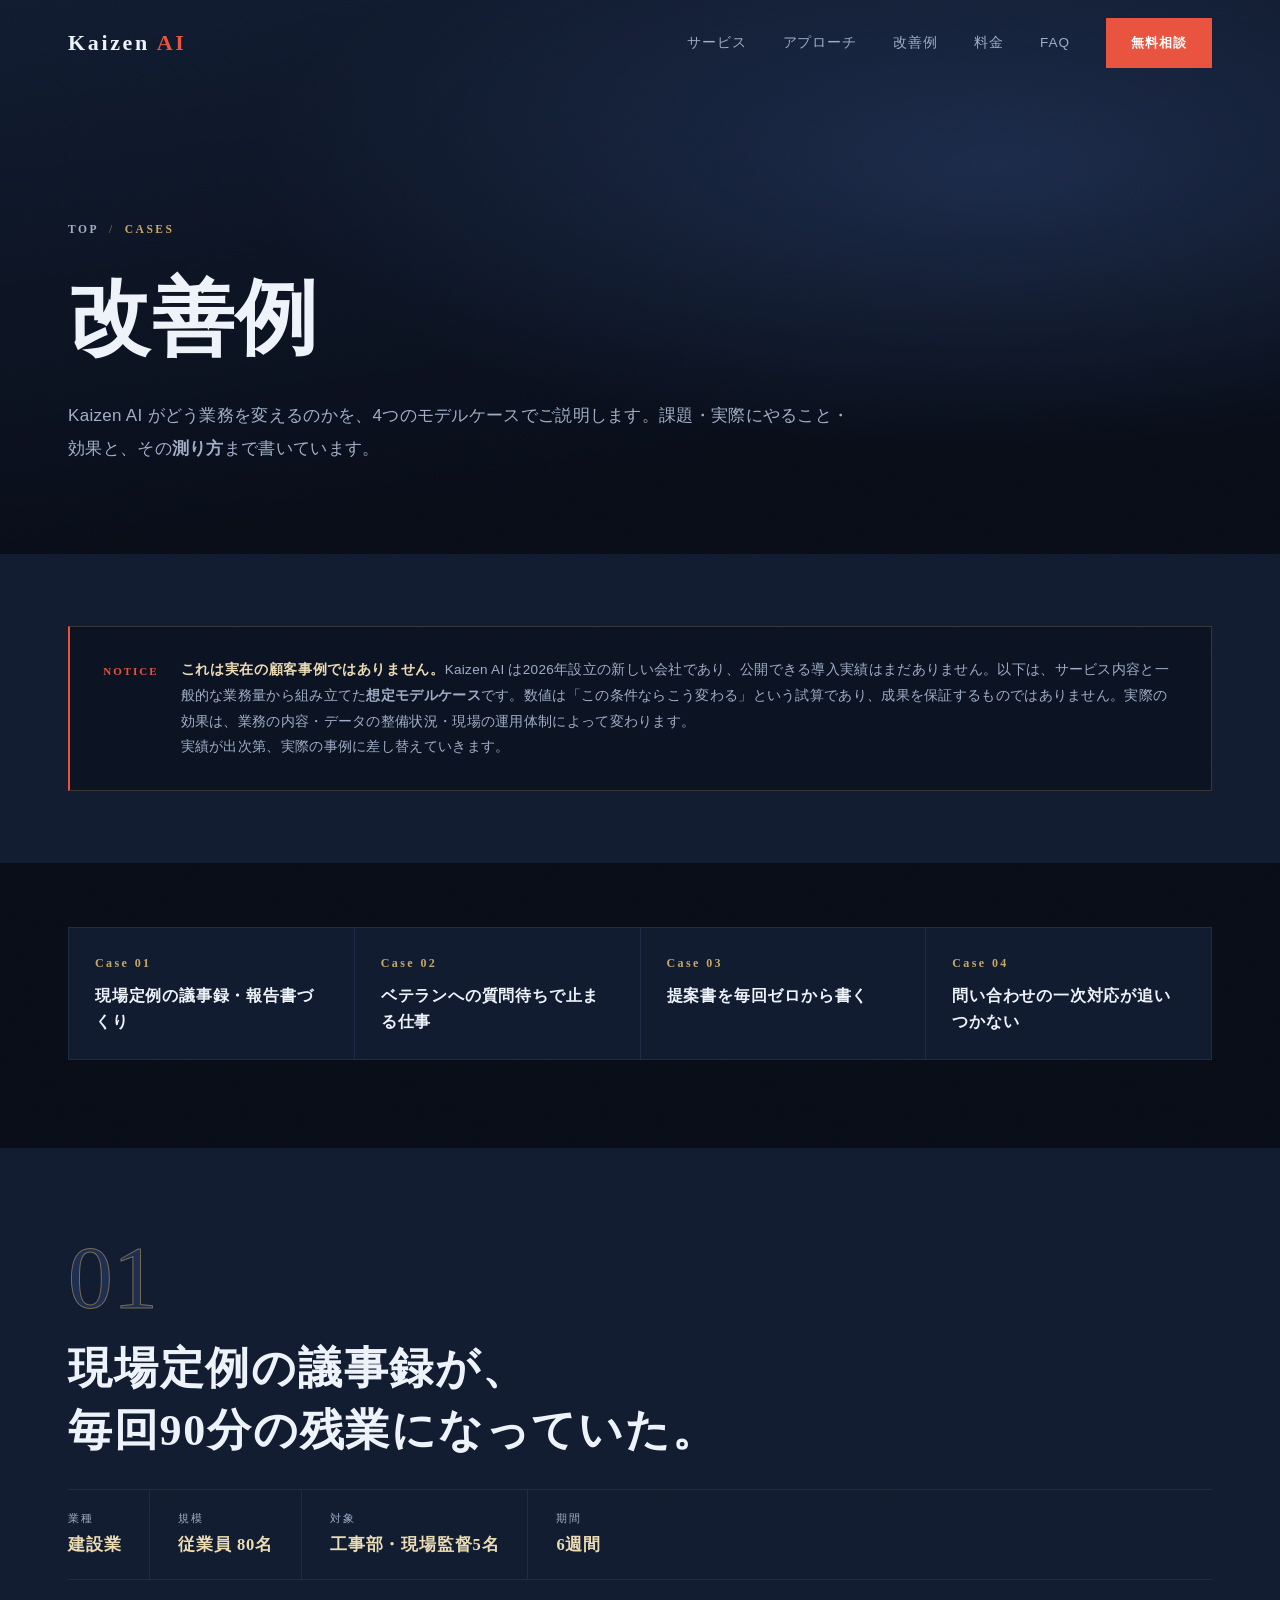
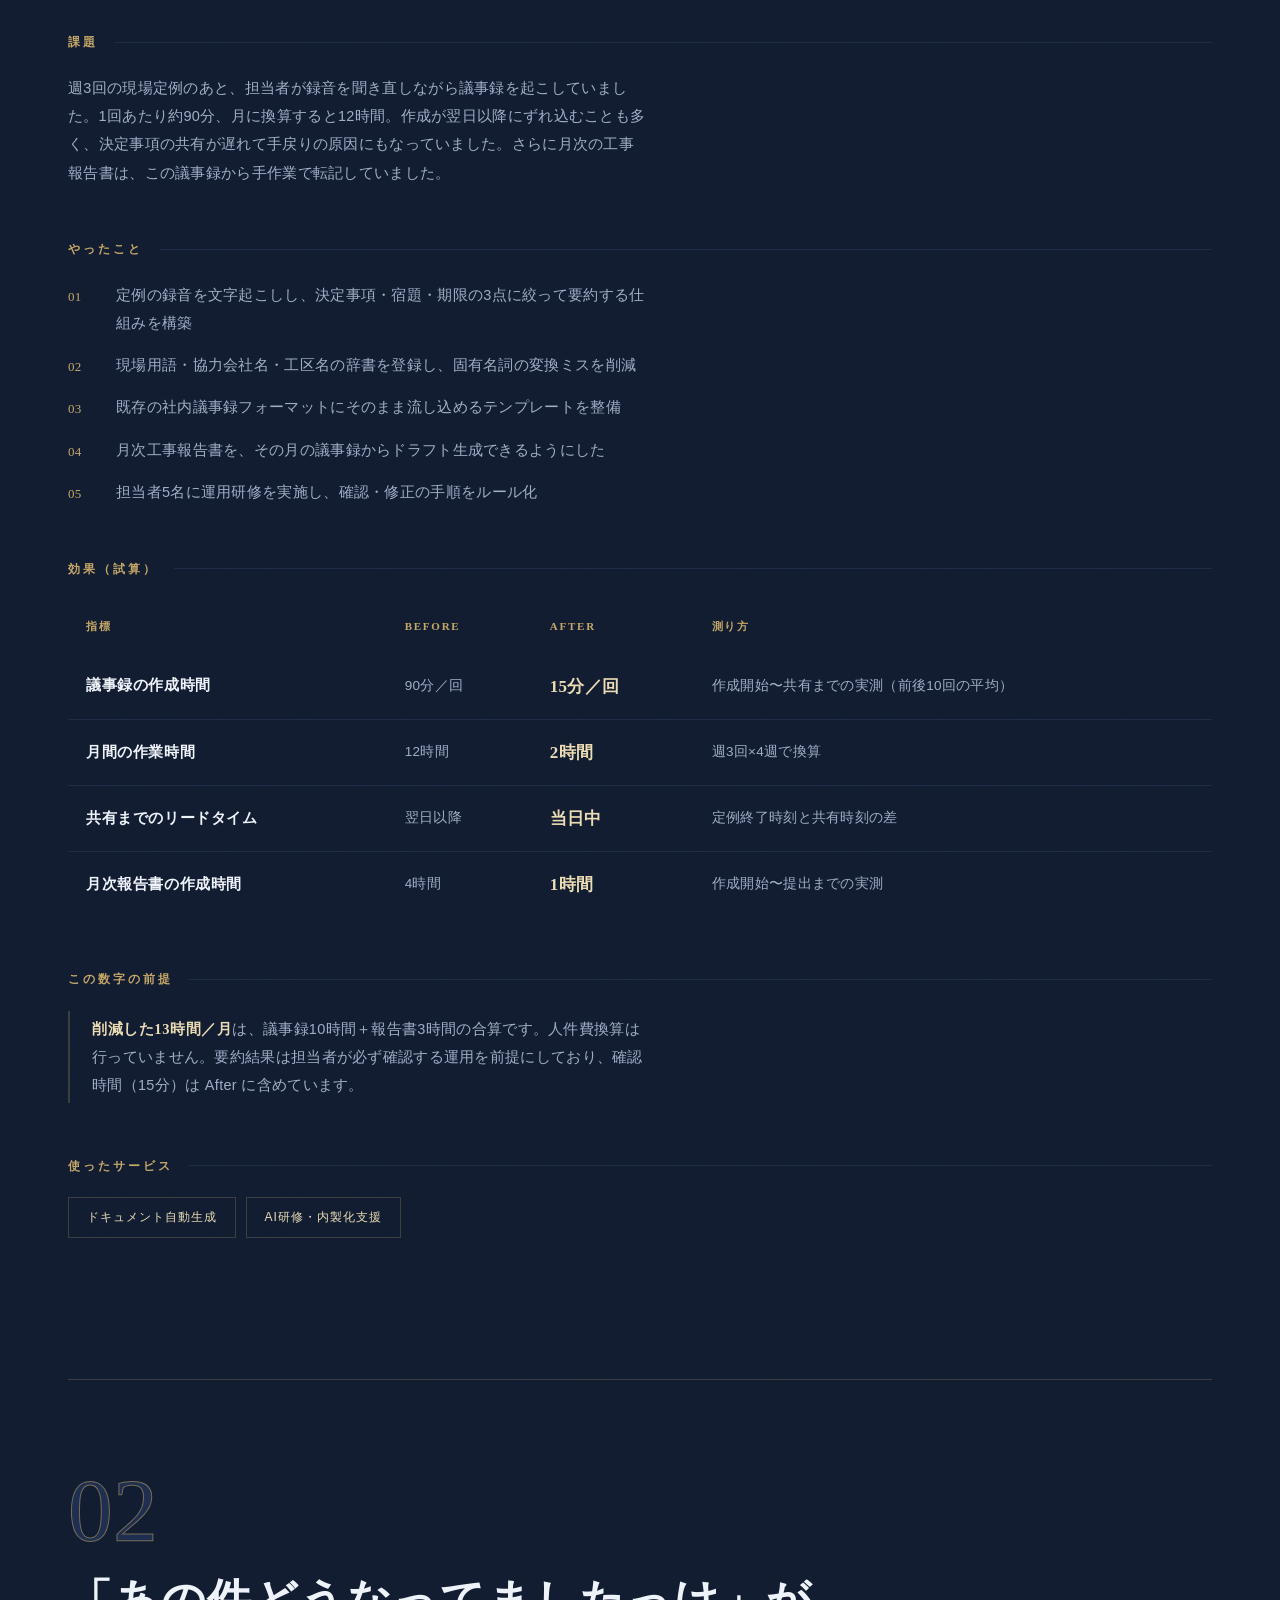
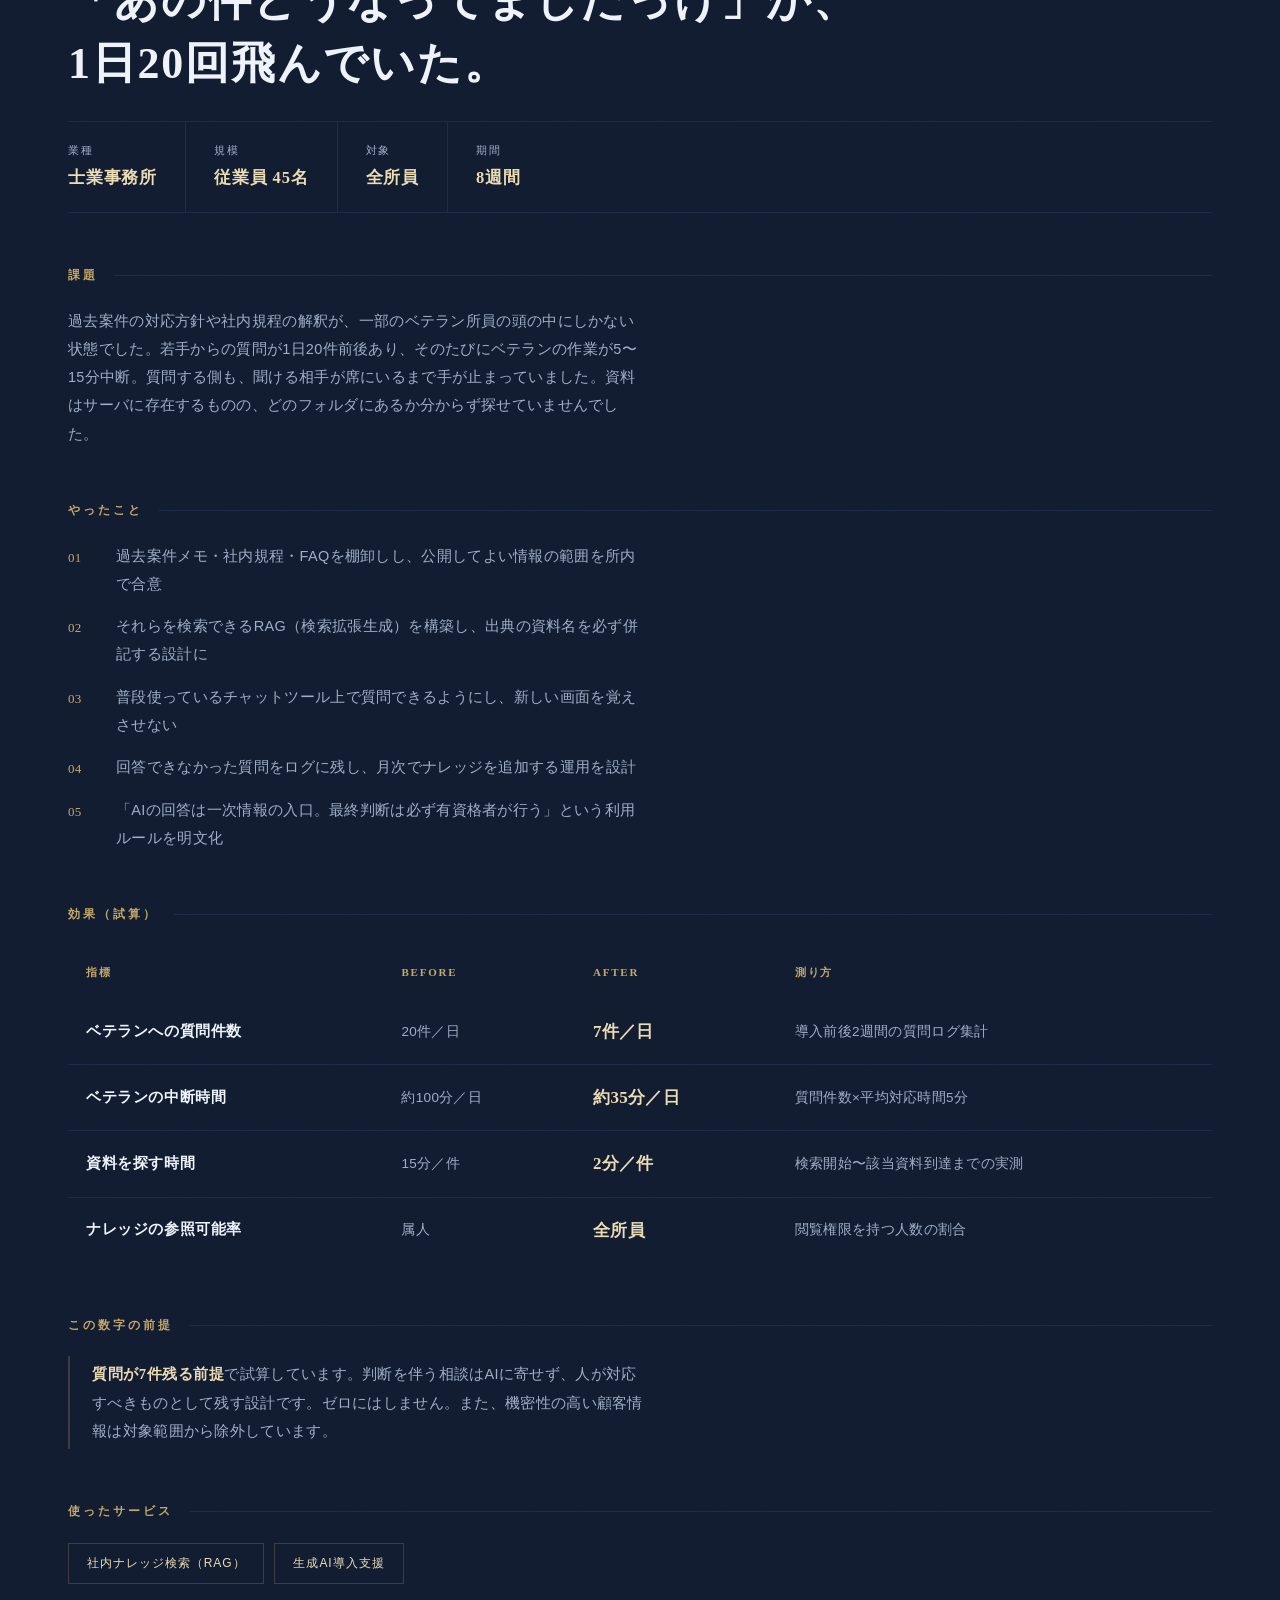
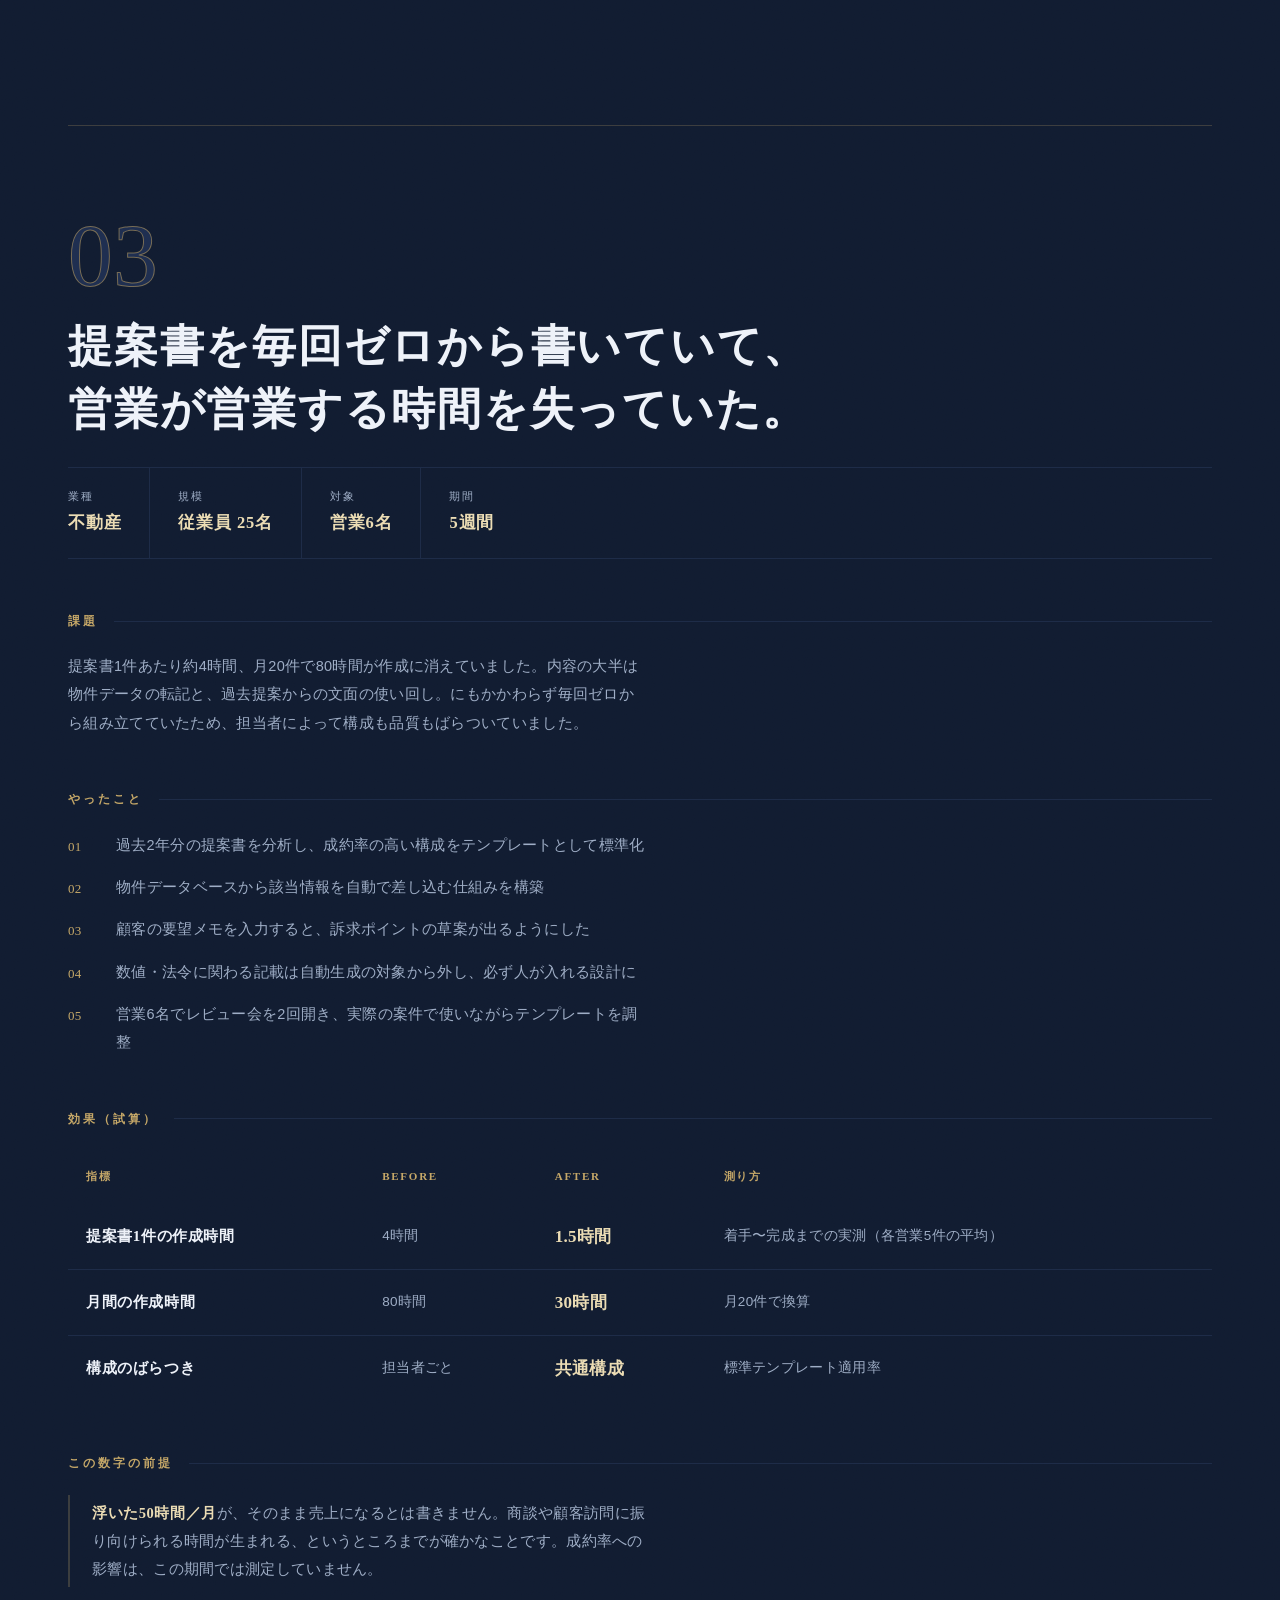
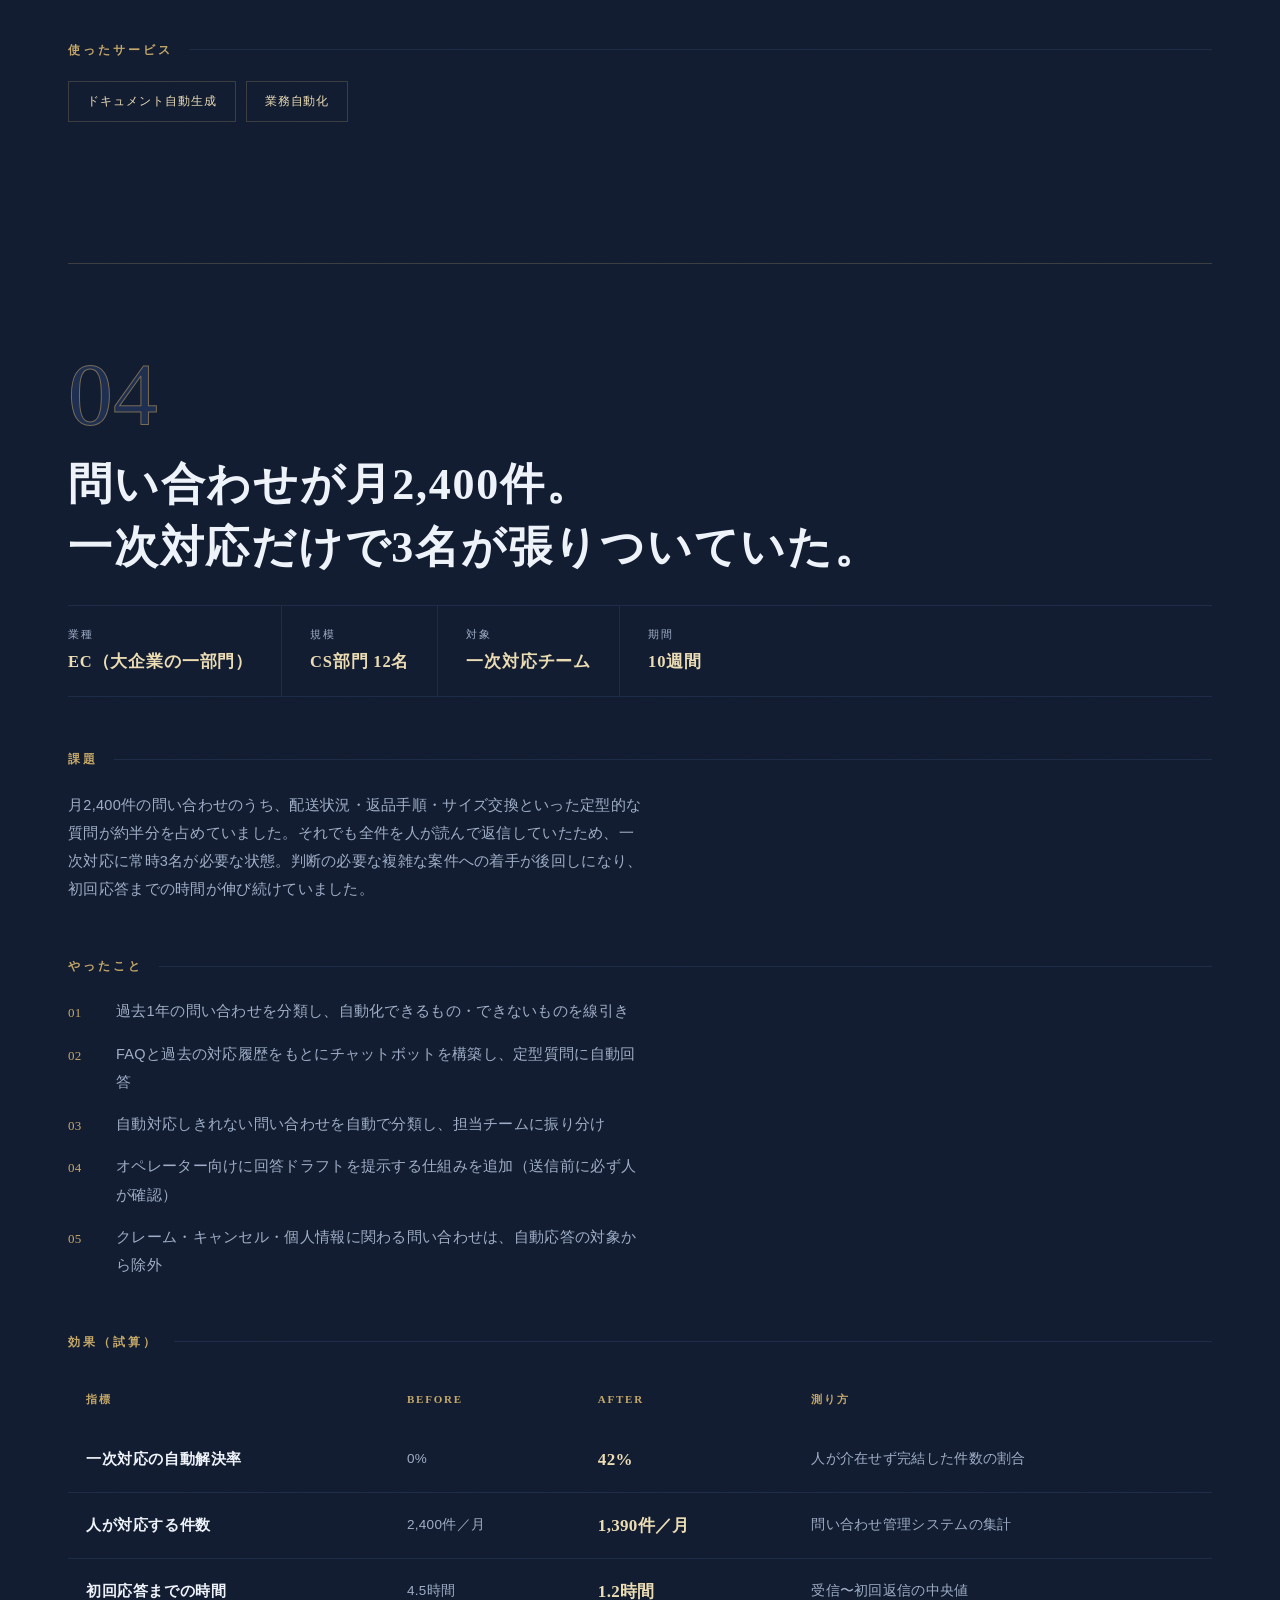
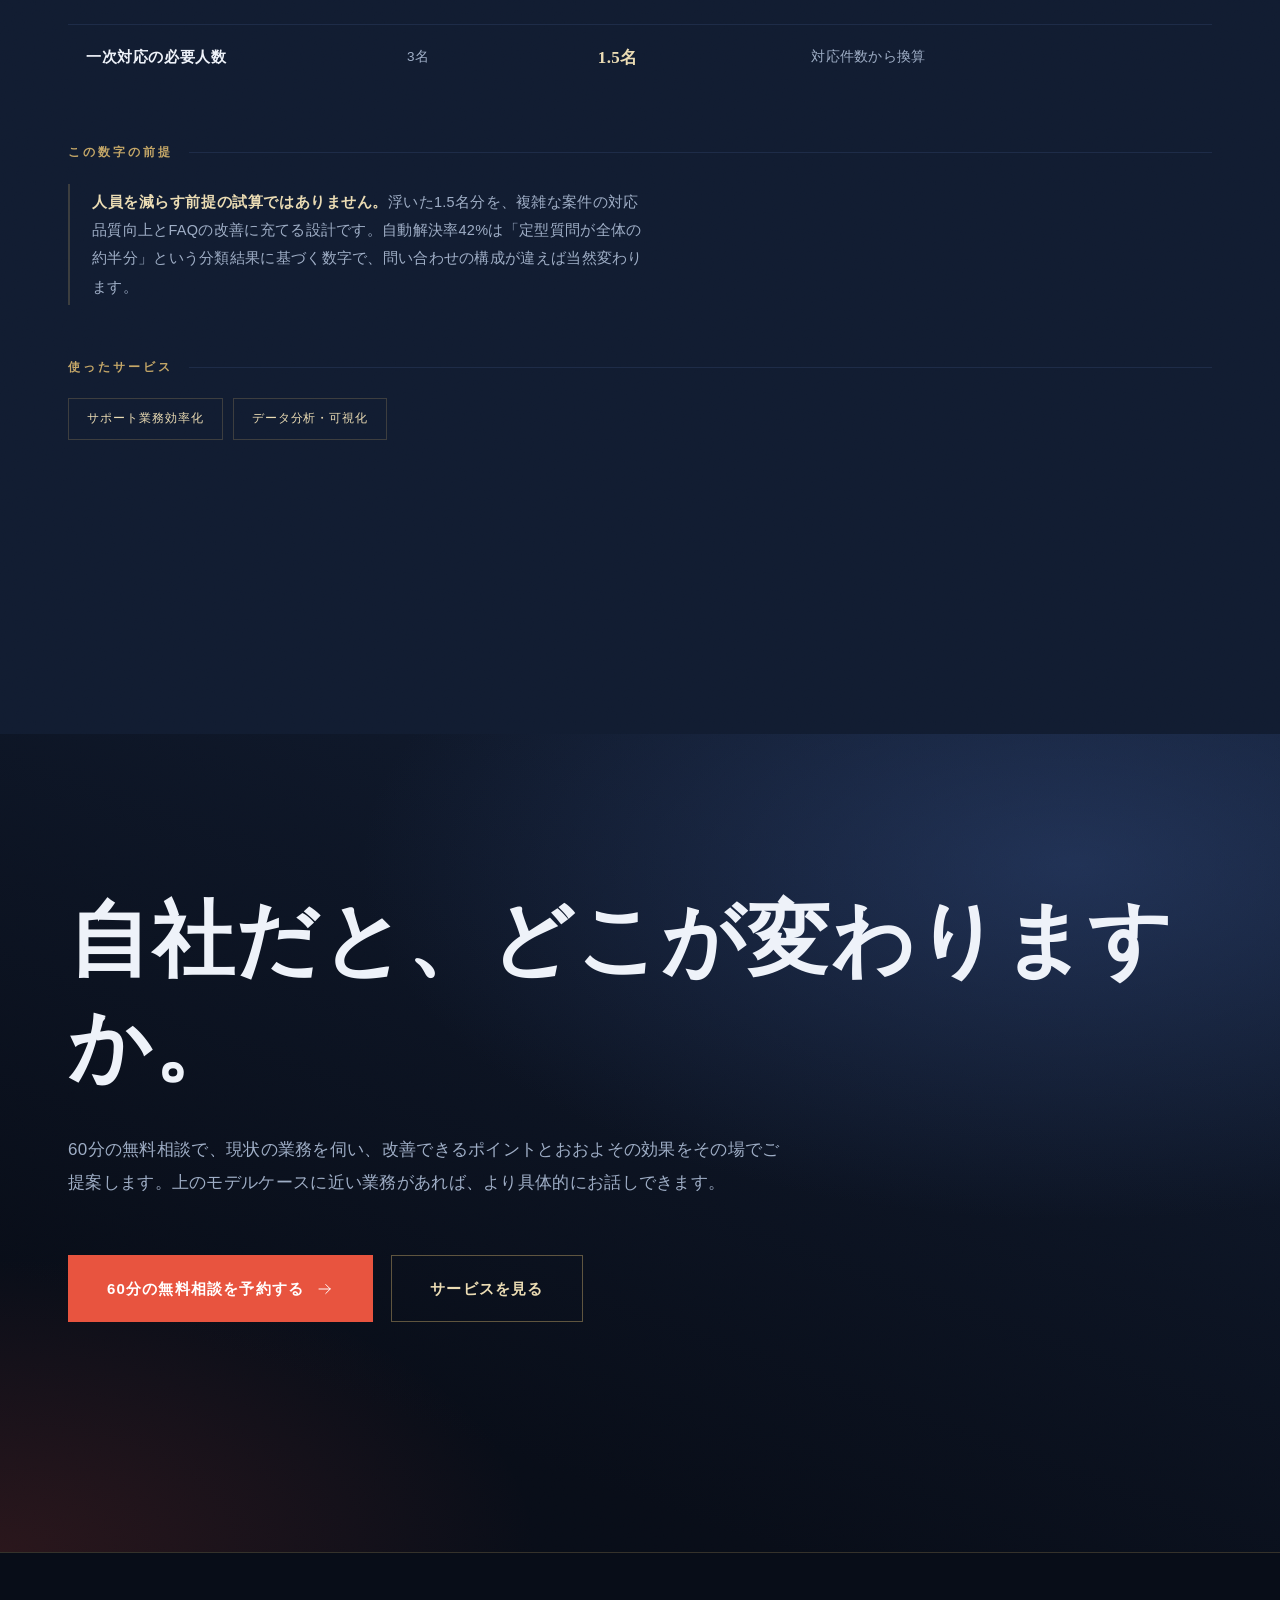
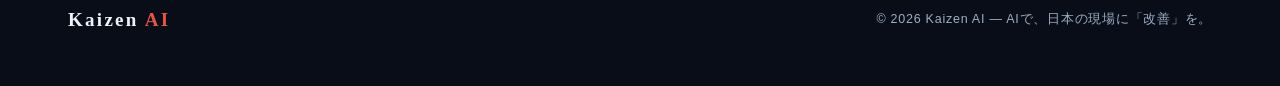
==== website/cases.html @ fff6dab4 "Webサイト: 改善例ページを追加し、CSSを共通化 複数ページ構成になったため、index.html のインラインCSSを assets/style.css に切り出して全ページで共有する形に変更し" ====
<!DOCTYPE html>
<html lang="ja">
<head>
<meta charset="UTF-8">
<meta name="viewport" content="width=device-width, initial-scale=1.0">
<title>改善例（モデルケース） — Kaizen AI</title>
<meta name="description" content="Kaizen AI がどのように業務を改善するかを、4つのモデルケースでご紹介します。課題・施策・効果・測り方まで具体的に記載しています。実在の顧客事例ではありません。">
<meta name="theme-color" content="#080D18">
<meta name="robots" content="index, follow">
<meta property="og:type" content="article">
<meta property="og:locale" content="ja_JP">
<meta property="og:site_name" content="Kaizen AI">
<meta property="og:title" content="改善例（モデルケース） — Kaizen AI">
<meta property="og:description" content="Kaizen AI がどのように業務を改善するかを、4つのモデルケースでご紹介します。実在の顧客事例ではありません。">
<meta name="twitter:card" content="summary">
<link rel="stylesheet" href="assets/style.css">
</head>
<body>

<div class="page">

<!-- ===================== アイコン定義 ===================== -->
<svg width="0" height="0" aria-hidden="true" focusable="false" style="position:absolute">
  <defs>
    <symbol id="i-doc" viewBox="0 0 24 24"><path d="M14 2.6H6.6A1.6 1.6 0 0 0 5 4.2v15.6a1.6 1.6 0 0 0 1.6 1.6h10.8a1.6 1.6 0 0 0 1.6-1.6V7.6z"/><path d="M14 2.6v5h5"/><path d="M8.4 12.6h7.2M8.4 16.4h5"/></symbol>
    <symbol id="i-arw" viewBox="0 0 24 24"><path d="M4 12h15"/><path d="M13 6l6 6-6 6"/></symbol>
  </defs>
</svg>

<!-- ===================== ヘッダー ===================== -->
<header class="site-header">
  <div class="wrap nav">
    <a class="logo" href="index.html">Kaizen <em>AI</em></a>
    <nav class="nav-links">
      <a href="index.html#services">サービス</a>
      <a href="index.html#approach">アプローチ</a>
      <a href="cases.html">改善例</a>
      <a href="index.html#pricing">料金</a>
      <a href="index.html#faq">FAQ</a>
      <a class="btn btn-sm" href="index.html#contact">無料相談</a>
    </nav>
  </div>
</header>

<!-- ===================== ページ見出し ===================== -->
<div class="page-head grain">
  <div class="wrap">
    <div class="crumb"><a href="index.html">Top</a><span>/</span>Cases</div>
    <h1>改善例</h1>
    <p class="sub">Kaizen AI がどう業務を変えるのかを、4つのモデルケースでご説明します。課題・実際にやること・効果と、その<strong>測り方</strong>まで書いています。</p>
  </div>
</div>

<!-- ===================== 注意書き ===================== -->
<section class="band bg-ai grain" style="padding-top:clamp(48px,6vw,72px);padding-bottom:clamp(48px,6vw,72px)">
  <div class="wrap">
    <div class="disclaimer">
      <span class="mark">Notice</span>
      <div><b>これは実在の顧客事例ではありません。</b>Kaizen AI は2026年設立の新しい会社であり、公開できる導入実績はまだありません。以下は、サービス内容と一般的な業務量から組み立てた<strong>想定モデルケース</strong>です。数値は「この条件ならこう変わる」という試算であり、成果を保証するものではありません。実際の効果は、業務の内容・データの整備状況・現場の運用体制によって変わります。<br>実績が出次第、実際の事例に差し替えていきます。</div>
    </div>
  </div>
</section>

<!-- ===================== 目次 ===================== -->
<section class="band bg-sumi grain" style="padding-top:clamp(40px,5vw,64px);padding-bottom:clamp(56px,7vw,88px)">
  <div class="wrap">
    <div class="toc">
      <a href="#case-01"><div class="n">Case 01</div><div class="t">現場定例の議事録・報告書づくり</div></a>
      <a href="#case-02"><div class="n">Case 02</div><div class="t">ベテランへの質問待ちで止まる仕事</div></a>
      <a href="#case-03"><div class="n">Case 03</div><div class="t">提案書を毎回ゼロから書く</div></a>
      <a href="#case-04"><div class="n">Case 04</div><div class="t">問い合わせの一次対応が追いつかない</div></a>
    </div>
  </div>
</section>

<!-- ===================== 事例本体 ===================== -->
<section class="band bg-ai grain" style="padding-top:0">
  <div class="wrap">

    <!-- ---------- CASE 01 ---------- -->
    <article class="case" id="case-01">
      <div class="case-num">01</div>
      <h2>現場定例の議事録が、<br>毎回90分の残業になっていた。</h2>
      <div class="case-meta">
        <div class="m"><div class="k">業種</div><div class="v">建設業</div></div>
        <div class="m"><div class="k">規模</div><div class="v">従業員 80名</div></div>
        <div class="m"><div class="k">対象</div><div class="v">工事部・現場監督5名</div></div>
        <div class="m"><div class="k">期間</div><div class="v">6週間</div></div>
      </div>

      <div class="case-block">
        <h3>課題</h3>
        <p>週3回の現場定例のあと、担当者が録音を聞き直しながら議事録を起こしていました。1回あたり約90分、月に換算すると12時間。作成が翌日以降にずれ込むことも多く、決定事項の共有が遅れて手戻りの原因にもなっていました。さらに月次の工事報告書は、この議事録から手作業で転記していました。</p>
      </div>

      <div class="case-block">
        <h3>やったこと</h3>
        <ol class="case-steps">
          <li>定例の録音を文字起こしし、決定事項・宿題・期限の3点に絞って要約する仕組みを構築</li>
          <li>現場用語・協力会社名・工区名の辞書を登録し、固有名詞の変換ミスを削減</li>
          <li>既存の社内議事録フォーマットにそのまま流し込めるテンプレートを整備</li>
          <li>月次工事報告書を、その月の議事録からドラフト生成できるようにした</li>
          <li>担当者5名に運用研修を実施し、確認・修正の手順をルール化</li>
        </ol>
      </div>

      <div class="case-block">
        <h3>効果（試算）</h3>
        <div class="case-table">
          <table>
            <thead><tr><th>指標</th><th>Before</th><th>After</th><th>測り方</th></tr></thead>
            <tbody>
              <tr><td>議事録の作成時間</td><td class="before">90分／回</td><td class="after">15分／回</td><td>作成開始〜共有までの実測（前後10回の平均）</td></tr>
              <tr><td>月間の作業時間</td><td class="before">12時間</td><td class="after">2時間</td><td>週3回×4週で換算</td></tr>
              <tr><td>共有までのリードタイム</td><td class="before">翌日以降</td><td class="after">当日中</td><td>定例終了時刻と共有時刻の差</td></tr>
              <tr><td>月次報告書の作成時間</td><td class="before">4時間</td><td class="after">1時間</td><td>作成開始〜提出までの実測</td></tr>
            </tbody>
          </table>
        </div>
      </div>

      <div class="case-block">
        <h3>この数字の前提</h3>
        <p class="case-basis"><b>削減した13時間／月</b>は、議事録10時間＋報告書3時間の合算です。人件費換算は行っていません。要約結果は担当者が必ず確認する運用を前提にしており、確認時間（15分）は After に含めています。</p>
      </div>

      <div class="case-block">
        <h3>使ったサービス</h3>
        <div class="case-tags"><span>ドキュメント自動生成</span><span>AI研修・内製化支援</span></div>
      </div>
    </article>

    <!-- ---------- CASE 02 ---------- -->
    <article class="case" id="case-02">
      <div class="case-num">02</div>
      <h2>「あの件どうなってましたっけ」が、<br>1日20回飛んでいた。</h2>
      <div class="case-meta">
        <div class="m"><div class="k">業種</div><div class="v">士業事務所</div></div>
        <div class="m"><div class="k">規模</div><div class="v">従業員 45名</div></div>
        <div class="m"><div class="k">対象</div><div class="v">全所員</div></div>
        <div class="m"><div class="k">期間</div><div class="v">8週間</div></div>
      </div>

      <div class="case-block">
        <h3>課題</h3>
        <p>過去案件の対応方針や社内規程の解釈が、一部のベテラン所員の頭の中にしかない状態でした。若手からの質問が1日20件前後あり、そのたびにベテランの作業が5〜15分中断。質問する側も、聞ける相手が席にいるまで手が止まっていました。資料はサーバに存在するものの、どのフォルダにあるか分からず探せていませんでした。</p>
      </div>

      <div class="case-block">
        <h3>やったこと</h3>
        <ol class="case-steps">
          <li>過去案件メモ・社内規程・FAQを棚卸しし、公開してよい情報の範囲を所内で合意</li>
          <li>それらを検索できるRAG（検索拡張生成）を構築し、出典の資料名を必ず併記する設計に</li>
          <li>普段使っているチャットツール上で質問できるようにし、新しい画面を覚えさせない</li>
          <li>回答できなかった質問をログに残し、月次でナレッジを追加する運用を設計</li>
          <li>「AIの回答は一次情報の入口。最終判断は必ず有資格者が行う」という利用ルールを明文化</li>
        </ol>
      </div>

      <div class="case-block">
        <h3>効果（試算）</h3>
        <div class="case-table">
          <table>
            <thead><tr><th>指標</th><th>Before</th><th>After</th><th>測り方</th></tr></thead>
            <tbody>
              <tr><td>ベテランへの質問件数</td><td class="before">20件／日</td><td class="after">7件／日</td><td>導入前後2週間の質問ログ集計</td></tr>
              <tr><td>ベテランの中断時間</td><td class="before">約100分／日</td><td class="after">約35分／日</td><td>質問件数×平均対応時間5分</td></tr>
              <tr><td>資料を探す時間</td><td class="before">15分／件</td><td class="after">2分／件</td><td>検索開始〜該当資料到達までの実測</td></tr>
              <tr><td>ナレッジの参照可能率</td><td class="before">属人</td><td class="after">全所員</td><td>閲覧権限を持つ人数の割合</td></tr>
            </tbody>
          </table>
        </div>
      </div>

      <div class="case-block">
        <h3>この数字の前提</h3>
        <p class="case-basis"><b>質問が7件残る前提</b>で試算しています。判断を伴う相談はAIに寄せず、人が対応すべきものとして残す設計です。ゼロにはしません。また、機密性の高い顧客情報は対象範囲から除外しています。</p>
      </div>

      <div class="case-block">
        <h3>使ったサービス</h3>
        <div class="case-tags"><span>社内ナレッジ検索（RAG）</span><span>生成AI導入支援</span></div>
      </div>
    </article>

    <!-- ---------- CASE 03 ---------- -->
    <article class="case" id="case-03">
      <div class="case-num">03</div>
      <h2>提案書を毎回ゼロから書いていて、<br>営業が営業する時間を失っていた。</h2>
      <div class="case-meta">
        <div class="m"><div class="k">業種</div><div class="v">不動産</div></div>
        <div class="m"><div class="k">規模</div><div class="v">従業員 25名</div></div>
        <div class="m"><div class="k">対象</div><div class="v">営業6名</div></div>
        <div class="m"><div class="k">期間</div><div class="v">5週間</div></div>
      </div>

      <div class="case-block">
        <h3>課題</h3>
        <p>提案書1件あたり約4時間、月20件で80時間が作成に消えていました。内容の大半は物件データの転記と、過去提案からの文面の使い回し。にもかかわらず毎回ゼロから組み立てていたため、担当者によって構成も品質もばらついていました。</p>
      </div>

      <div class="case-block">
        <h3>やったこと</h3>
        <ol class="case-steps">
          <li>過去2年分の提案書を分析し、成約率の高い構成をテンプレートとして標準化</li>
          <li>物件データベースから該当情報を自動で差し込む仕組みを構築</li>
          <li>顧客の要望メモを入力すると、訴求ポイントの草案が出るようにした</li>
          <li>数値・法令に関わる記載は自動生成の対象から外し、必ず人が入れる設計に</li>
          <li>営業6名でレビュー会を2回開き、実際の案件で使いながらテンプレートを調整</li>
        </ol>
      </div>

      <div class="case-block">
        <h3>効果（試算）</h3>
        <div class="case-table">
          <table>
            <thead><tr><th>指標</th><th>Before</th><th>After</th><th>測り方</th></tr></thead>
            <tbody>
              <tr><td>提案書1件の作成時間</td><td class="before">4時間</td><td class="after">1.5時間</td><td>着手〜完成までの実測（各営業5件の平均）</td></tr>
              <tr><td>月間の作成時間</td><td class="before">80時間</td><td class="after">30時間</td><td>月20件で換算</td></tr>
              <tr><td>構成のばらつき</td><td class="before">担当者ごと</td><td class="after">共通構成</td><td>標準テンプレート適用率</td></tr>
            </tbody>
          </table>
        </div>
      </div>

      <div class="case-block">
        <h3>この数字の前提</h3>
        <p class="case-basis"><b>浮いた50時間／月</b>が、そのまま売上になるとは書きません。商談や顧客訪問に振り向けられる時間が生まれる、というところまでが確かなことです。成約率への影響は、この期間では測定していません。</p>
      </div>

      <div class="case-block">
        <h3>使ったサービス</h3>
        <div class="case-tags"><span>ドキュメント自動生成</span><span>業務自動化</span></div>
      </div>
    </article>

    <!-- ---------- CASE 04 ---------- -->
    <article class="case" id="case-04">
      <div class="case-num">04</div>
      <h2>問い合わせが月2,400件。<br>一次対応だけで3名が張りついていた。</h2>
      <div class="case-meta">
        <div class="m"><div class="k">業種</div><div class="v">EC（大企業の一部門）</div></div>
        <div class="m"><div class="k">規模</div><div class="v">CS部門 12名</div></div>
        <div class="m"><div class="k">対象</div><div class="v">一次対応チーム</div></div>
        <div class="m"><div class="k">期間</div><div class="v">10週間</div></div>
      </div>

      <div class="case-block">
        <h3>課題</h3>
        <p>月2,400件の問い合わせのうち、配送状況・返品手順・サイズ交換といった定型的な質問が約半分を占めていました。それでも全件を人が読んで返信していたため、一次対応に常時3名が必要な状態。判断の必要な複雑な案件への着手が後回しになり、初回応答までの時間が伸び続けていました。</p>
      </div>

      <div class="case-block">
        <h3>やったこと</h3>
        <ol class="case-steps">
          <li>過去1年の問い合わせを分類し、自動化できるもの・できないものを線引き</li>
          <li>FAQと過去の対応履歴をもとにチャットボットを構築し、定型質問に自動回答</li>
          <li>自動対応しきれない問い合わせを自動で分類し、担当チームに振り分け</li>
          <li>オペレーター向けに回答ドラフトを提示する仕組みを追加（送信前に必ず人が確認）</li>
          <li>クレーム・キャンセル・個人情報に関わる問い合わせは、自動応答の対象から除外</li>
        </ol>
      </div>

      <div class="case-block">
        <h3>効果（試算）</h3>
        <div class="case-table">
          <table>
            <thead><tr><th>指標</th><th>Before</th><th>After</th><th>測り方</th></tr></thead>
            <tbody>
              <tr><td>一次対応の自動解決率</td><td class="before">0%</td><td class="after">42%</td><td>人が介在せず完結した件数の割合</td></tr>
              <tr><td>人が対応する件数</td><td class="before">2,400件／月</td><td class="after">1,390件／月</td><td>問い合わせ管理システムの集計</td></tr>
              <tr><td>初回応答までの時間</td><td class="before">4.5時間</td><td class="after">1.2時間</td><td>受信〜初回返信の中央値</td></tr>
              <tr><td>一次対応の必要人数</td><td class="before">3名</td><td class="after">1.5名</td><td>対応件数から換算</td></tr>
            </tbody>
          </table>
        </div>
      </div>

      <div class="case-block">
        <h3>この数字の前提</h3>
        <p class="case-basis"><b>人員を減らす前提の試算ではありません。</b>浮いた1.5名分を、複雑な案件の対応品質向上とFAQの改善に充てる設計です。自動解決率42%は「定型質問が全体の約半分」という分類結果に基づく数字で、問い合わせの構成が違えば当然変わります。</p>
      </div>

      <div class="case-block">
        <h3>使ったサービス</h3>
        <div class="case-tags"><span>サポート業務効率化</span><span>データ分析・可視化</span></div>
      </div>
    </article>

  </div>
</section>

<!-- ===================== CTA ===================== -->
<section class="band cta-band grain">
  <div class="wrap">
    <h2>自社だと、どこが変わりますか。</h2>
    <p class="sub">60分の無料相談で、現状の業務を伺い、改善できるポイントとおおよその効果をその場でご提案します。上のモデルケースに近い業務があれば、より具体的にお話しできます。</p>
    <div class="hero-cta">
      <a class="btn" href="index.html#contact"><span>60分の無料相談を予約する</span><svg class="ic arw"><use href="#i-arw"/></svg></a>
      <a class="btn btn-line" href="index.html#services"><span>サービスを見る</span></a>
    </div>
  </div>
</section>

<footer class="site-footer">
  <div class="wrap foot">
    <div class="flogo">Kaizen <em>AI</em></div>
    <div>&copy; 2026 Kaizen AI &mdash; AIで、日本の現場に「改善」を。</div>
  </div>
</footer>

</div>

<script>
(function () {
  var hdr = document.querySelector('.site-header');
  function onScroll() { hdr.classList.toggle('solid', window.scrollY > 60); }
  window.addEventListener('scroll', onScroll, { passive: true });
  onScroll();
})();
</script>

</body>
</html>
---- website/assets/style.css ----
/* ==========================================================================
   Kaizen AI — Corporate LP
   意匠：全編を藍の闇に沈め、料金セクションだけを白く抜く。
   見出しは明朝、本文はゴシック、数字とラテン文字は Palatino 系セリフ。
   ブランドの単一トーンに意図的に固定（テーマ切替なし）。
   背景・文字色はすべて明示指定し、どの閲覧環境でも同じ見た目になるようにする。
   ========================================================================== */
:root {
  /* 藍・墨 */
  --sumi:   #080D18;
  --sumi-2: #0C1424;
  --ai:     #111C31;
  --ai-2:   #1A2A47;
  --ai-3:   #2C4270;
  /* 朱 */
  --shu:    #E8543F;
  --shu-d:  #C23D29;
  /* 真鍮 */
  --kin:    #C6A868;
  --kin-w:  #EBDCB4;
  --kin-l:  #8C6F2E;
  /* 紙（料金セクション） */
  --washi:  #F2F5FA;
  --paper:  #FFFFFF;
  /* 文字 */
  --tx:     #EEF2F9;
  --tx-m:   #9FAEC6;
  --tx-l:   #101A2E;
  --tx-lm:  #57647C;
  /* 罫 */
  --rule:   rgba(198,168,104,.24);
  --rule-s: #1E2C48;
  --rule-l: #DCE2EC;
  /* 書体 */
  --f-display: "Yu Mincho", YuMincho, "Hiragino Mincho ProN", "Hiragino Mincho Pro", "Noto Serif JP", "MS PMincho", serif;
  --f-body: "Hiragino Kaku Gothic ProN", "Hiragino Sans", "Yu Gothic", YuGothic, "Meiryo", sans-serif;
  --f-lat: "Palatino Linotype", Palatino, "Book Antiqua", Georgia, serif;
  --ease: cubic-bezier(.19,.72,.28,1);
}

*, *::before, *::after { margin: 0; padding: 0; box-sizing: border-box; }
html { scroll-behavior: smooth; -webkit-text-size-adjust: 100%; }
body {
  font-family: var(--f-body);
  background: var(--sumi);
  color: var(--tx);
  line-height: 1.95;
  font-size: 15px;
  letter-spacing: .02em;
  overflow-x: hidden;
}
img, svg, canvas { display: block; max-width: 100%; }
:focus-visible { outline: 2px solid var(--shu); outline-offset: 5px; border-radius: 2px; }

/* ---------------- レイアウト ---------------- */
.wrap { width: 100%; max-width: 1240px; margin: 0 auto; padding: 0 clamp(20px, 4vw, 48px); }
.band { padding: clamp(88px, 12vw, 190px) 0; position: relative; }
/* 固定ヘッダーがアンカー先の見出しを隠さないように */
[id] { scroll-margin-top: 110px; }
.bg-sumi  { background: var(--sumi); }
.bg-ai    { background: var(--ai); }
.bg-paper { background: var(--washi); color: var(--tx-l); }

/* 和紙のような微細なグレイン */
.grain::before {
  content: ""; position: absolute; inset: 0; pointer-events: none; z-index: 0;
  opacity: .055; mix-blend-mode: overlay;
  background-image: url("data:image/svg+xml,%3Csvg xmlns='http://www.w3.org/2000/svg' width='180' height='180'%3E%3Cfilter id='n'%3E%3CfeTurbulence type='fractalNoise' baseFrequency='.9' numOctaves='3' stitchTiles='stitch'/%3E%3C/filter%3E%3Crect width='180' height='180' filter='url(%23n)'/%3E%3C/svg%3E");
}
.band > .wrap { position: relative; z-index: 1; }

/* 左端の縦書きラベル（ページの背骨） */
.sec { display: grid; grid-template-columns: 58px minmax(0, 1fr); gap: 0 clamp(24px, 3vw, 52px); }
.rail { position: relative; }
.vlabel {
  position: sticky; top: 150px;
  writing-mode: vertical-rl; text-orientation: mixed;
  font-family: var(--f-lat); font-size: 12px; font-weight: 700;
  letter-spacing: .42em; text-transform: uppercase; color: var(--kin);
  display: flex; align-items: center; gap: 20px; white-space: nowrap;
}
.vlabel::after { content: ""; width: 1px; height: 76px; background: currentColor; opacity: .45; }
.bg-paper .vlabel { color: var(--kin-l); }
@media (max-width: 1100px) {
  .sec { display: block; }
  .vlabel {
    position: static; writing-mode: horizontal-tb; flex-direction: row;
    margin-bottom: 26px; letter-spacing: .34em;
  }
  .vlabel::after { width: 60px; height: 1px; }
}

/* ---------------- 見出し ---------------- */
.h2 {
  font-family: var(--f-display); font-weight: 600;
  font-size: clamp(32px, 5.6vw, 68px); line-height: 1.35; letter-spacing: .03em;
  text-wrap: balance; margin-bottom: 26px;
}
.h2 em { font-style: normal; color: var(--shu); }
.lead { color: var(--tx-m); font-size: clamp(14px, 1.4vw, 16px); max-width: 54ch; margin-bottom: clamp(52px, 6vw, 84px); }
.bg-paper .lead { color: var(--tx-lm); }

/* ---------------- ボタン ---------------- */
.btn {
  display: inline-flex; align-items: center; gap: 12px;
  padding: 18px 38px; border: 1px solid transparent; border-radius: 0;
  background: var(--shu); color: #fff; text-decoration: none;
  font-weight: 700; font-size: 15px; letter-spacing: .08em;
  position: relative; overflow: hidden;
  transition: transform .4s var(--ease), box-shadow .4s var(--ease);
}
.btn::before {
  content: ""; position: absolute; inset: 0; background: var(--shu-d);
  transform: scaleX(0); transform-origin: left; transition: transform .45s var(--ease);
}
.btn > * { position: relative; z-index: 1; }
.btn:hover { transform: translateY(-3px); box-shadow: 0 18px 40px -18px rgba(232,84,63,.8); }
.btn:hover::before { transform: scaleX(1); }
.btn > span { white-space: nowrap; }
/* .ic の width:100% を拾わせない。拾うと本文が押し潰される */
.btn .arw { width: 18px; height: 18px; flex: none; transition: transform .4s var(--ease); }
.btn:hover .arw { transform: translateX(6px); }
.btn-line { background: transparent; color: var(--kin-w); border-color: rgba(198,168,104,.45); }
.btn-line::before { background: rgba(198,168,104,.12); }
.btn-line:hover { color: #fff; border-color: var(--kin); box-shadow: none; }
.btn-sm { padding: 11px 24px; font-size: 13px; }

/* ---------------- ヘッダー ---------------- */
.site-header {
  position: fixed; inset: 0 0 auto 0; z-index: 100;
  border-bottom: 1px solid transparent;
  transition: background .5s var(--ease), border-color .5s var(--ease);
}
.site-header.solid { background: rgba(8,13,24,.9); backdrop-filter: blur(16px) saturate(150%); border-bottom-color: var(--rule); }
.nav { display: flex; align-items: center; justify-content: space-between; height: 86px; }
.logo { font-family: var(--f-lat); font-size: 22px; font-weight: 700; letter-spacing: .12em; color: var(--tx); text-decoration: none; white-space: nowrap; }
.logo em { font-style: normal; color: var(--shu); }
.nav-links { display: flex; align-items: center; gap: 36px; }
.nav-links a:not(.btn) { position: relative; color: var(--tx-m); text-decoration: none; font-size: 13.5px; letter-spacing: .07em; padding: 6px 0; transition: color .3s; }
.nav-links a:not(.btn)::after { content: ""; position: absolute; left: 0; right: 100%; bottom: 0; height: 1px; background: var(--kin); transition: right .4s var(--ease); }
.nav-links a:not(.btn):hover { color: var(--tx); }
.nav-links a:not(.btn):hover::after { right: 0; }
@media (max-width: 940px) { .nav-links a:not(.btn) { display: none; } .nav { height: 68px; } }

/* ---------------- ヒーロー ---------------- */
.hero {
  position: relative; min-height: 100vh; display: flex; align-items: center;
  padding: 140px 0 90px; overflow: hidden;
  background:
    radial-gradient(110% 80% at 72% 46%, rgba(44,66,112,.55) 0%, rgba(8,13,24,0) 64%),
    radial-gradient(80% 60% at 2% 104%, rgba(194,61,41,.20) 0%, rgba(8,13,24,0) 62%),
    linear-gradient(172deg, #111C31 0%, #080D18 76%);
}
/* 断ち落とした巨大な「改善」 */
.hero-kanji {
  position: absolute; right: -5vw; top: 50%; transform: translateY(-50%);
  writing-mode: vertical-rl; text-orientation: upright;
  font-family: var(--f-display); font-weight: 600;
  font-size: min(46vw, 460px); line-height: .92; letter-spacing: -.02em;
  color: rgba(44,66,112,.26);
  -webkit-text-stroke: 1.5px rgba(198,168,104,.15);
  pointer-events: none; user-select: none; z-index: 0;
}
.enso { position: absolute; right: 4vw; top: 50%; transform: translateY(-50%); width: min(50vw, 540px); aspect-ratio: 1; pointer-events: none; z-index: 1; }
@media (max-width: 1000px) { .hero-kanji { opacity: .55; right: -14vw; } .enso { opacity: .4; right: -10vw; } }
.hero-inner { position: relative; z-index: 2; max-width: min(64vw, 820px); }
@media (max-width: 900px) { .hero-inner { max-width: 100%; } }
.hero-eyebrow {
  display: inline-flex; align-items: center; gap: 16px;
  font-family: var(--f-lat); font-size: 11.5px; font-weight: 700;
  letter-spacing: .36em; text-transform: uppercase; color: var(--kin); margin-bottom: 34px;
}
.hero-eyebrow::before { content: ""; width: 46px; height: 1px; background: currentColor; opacity: .6; }
.hero h1 {
  font-family: var(--f-display); font-weight: 600;
  font-size: clamp(42px, 8.6vw, 116px); line-height: 1.24; letter-spacing: .01em;
  margin-bottom: 40px;
}
.hero h1 em { font-style: normal; color: var(--shu); }
/* 幕上げのため行ごとに overflow:hidden。上下に余白を足して字形の切れを防ぐ */
.hero h1 .ln { display: block; overflow: hidden; padding: .06em 0; margin: -.06em 0; }
.hero h1 .ln > span { display: block; }
.hero-sub { color: var(--tx-m); font-size: clamp(14.5px, 1.5vw, 17px); max-width: 30em; margin-bottom: 52px; }
.hero-cta { display: flex; gap: 18px; flex-wrap: wrap; margin-bottom: 76px; }
.hero-facts { display: flex; flex-wrap: wrap; border-top: 1px solid var(--rule); padding-top: 30px; max-width: 40em; }
.hero-facts .f { padding-right: 44px; margin-right: 44px; border-right: 1px solid var(--rule); }
.hero-facts .f:last-child { border-right: 0; margin-right: 0; padding-right: 0; }
.hero-facts .v { font-family: var(--f-display); font-weight: 600; font-size: clamp(22px, 2.6vw, 30px); color: var(--kin-w); letter-spacing: .03em; line-height: 1.3; }
.hero-facts .k { font-size: 11.5px; letter-spacing: .14em; color: var(--tx-m); }
@media (max-width: 640px) {
  .hero-facts { display: grid; grid-template-columns: 1fr 1fr; gap: 24px 20px; }
  .hero-facts .f { padding-right: 0; margin-right: 0; border-right: 0; }
}

/* 幕が上がるような入場 */
.curtain > span { transform: translateY(105%); animation: curtain 1.15s var(--ease) forwards; }
@keyframes curtain { to { transform: none; } }
.rise { opacity: 0; transform: translateY(28px); animation: rise 1s var(--ease) forwards; }
@keyframes rise { to { opacity: 1; transform: none; } }
.d1 { animation-delay: .12s } .d2 { animation-delay: .26s } .d3 { animation-delay: .40s }
.d4 { animation-delay: .58s } .d5 { animation-delay: .72s } .d6 { animation-delay: .86s }

/* ---------------- スクロール演出 ---------------- */
[data-rv], [data-rv-group] > * {
  opacity: 0; transform: translateY(30px);
  transition: opacity .95s var(--ease), transform .95s var(--ease);
}
[data-rv].in, [data-rv-group].in > * { opacity: 1; transform: none; }
[data-rv-group].in > *:nth-child(2) { transition-delay: .08s }
[data-rv-group].in > *:nth-child(3) { transition-delay: .16s }
[data-rv-group].in > *:nth-child(4) { transition-delay: .24s }
[data-rv-group].in > *:nth-child(5) { transition-delay: .32s }
[data-rv-group].in > *:nth-child(6) { transition-delay: .40s }
[data-rv-group].in > *:nth-child(7) { transition-delay: .48s }
[data-rv-group].in > *:nth-child(8) { transition-delay: .56s }

@media (prefers-reduced-motion: reduce) {
  html { scroll-behavior: auto; }
  .rise, .curtain > span { opacity: 1; transform: none; animation: none; }
  [data-rv], [data-rv-group] > * { opacity: 1; transform: none; transition: none; }
  .marquee-track { animation: none !important; }
  * { animation-duration: .01ms !important; transition-duration: .01ms !important; }
}

/* ---------------- アイコン ---------------- */
.ic { width: 100%; height: 100%; fill: none; stroke: currentColor; stroke-width: 1.3; stroke-linecap: round; stroke-linejoin: round; }
.ic-box {
  display: grid; place-items: center; flex: none;
  width: 54px; height: 54px; border: 1px solid var(--rule); color: var(--kin);
  transition: color .4s var(--ease), border-color .4s var(--ease), background .4s var(--ease);
}
.ic-box > svg { width: 25px; height: 25px; }
.bg-paper .ic-box { border-color: var(--rule-l); color: var(--kin-l); background: var(--paper); }

/* ---------------- 課題 ---------------- */
.pain-list { border-top: 1px solid var(--rule-s); }
.pain-row {
  display: grid; grid-template-columns: 54px minmax(0,1fr) minmax(0,1.15fr);
  gap: clamp(20px, 3vw, 44px); align-items: center;
  padding: clamp(26px, 3vw, 40px) 0; border-bottom: 1px solid var(--rule-s);
  transition: background .45s var(--ease), padding-left .45s var(--ease);
}
.pain-row:hover { background: rgba(198,168,104,.04); padding-left: 14px; }
.pain-row:hover .ic-box { color: var(--shu); border-color: rgba(232,84,63,.45); }
.pain-row h3 { font-family: var(--f-display); font-weight: 600; font-size: clamp(18px, 2.2vw, 25px); letter-spacing: .05em; line-height: 1.55; }
.pain-row p { color: var(--tx-m); font-size: 13.5px; }
@media (max-width: 780px) {
  .pain-row { grid-template-columns: 44px minmax(0,1fr); }
  .pain-row p { grid-column: 2; }
  .ic-box { width: 44px; height: 44px; }
  .ic-box > svg { width: 21px; height: 21px; }
}
.pain-close {
  margin-top: clamp(56px, 7vw, 96px);
  font-family: var(--f-display); font-weight: 600;
  font-size: clamp(24px, 4.4vw, 52px); letter-spacing: .04em; line-height: 1.5;
}
.pain-close em { font-style: normal; color: var(--shu); }

/* ---------------- ミッション ---------------- */
.mission-band { text-align: center; position: relative; }
.mission-rule { width: 1px; height: 72px; background: linear-gradient(var(--kin), transparent); margin: 0 auto 44px; }
.mission-rule.bottom { background: linear-gradient(transparent, var(--kin)); margin: 44px auto 0; }
.mission-label { font-family: var(--f-lat); font-size: 11.5px; font-weight: 700; letter-spacing: .44em; text-transform: uppercase; color: var(--kin); margin-bottom: 52px; }
.mission-vert {
  display: inline-block;                /* block だと段が重なる */
  writing-mode: vertical-rl; text-orientation: mixed;
  font-family: var(--f-display); font-weight: 600;
  font-size: clamp(28px, 3.8vw, 46px); line-height: 2.15; letter-spacing: .16em;
  height: clamp(360px, 52vh, 520px); color: #fff; text-align: start;
}
.mission-vert em { font-style: normal; color: var(--shu); }
.mission-sub { color: var(--tx-m); font-size: 15px; max-width: 40em; margin: 44px auto 0; }
@media (max-width: 860px) {
  .mission-vert { display: block; writing-mode: horizontal-tb; height: auto; letter-spacing: .06em; line-height: 1.8; text-align: center; }
  .mission-vert br { display: none; }
}
/* 縦組みの字送りを持たない書体しか無い環境では横書きに退避（JSが検出して付与） */
.no-vert .mission-vert { display: block; writing-mode: horizontal-tb; height: auto; letter-spacing: .08em; line-height: 1.7; text-align: center; }
.no-vert .hero-kanji { writing-mode: horizontal-tb; }
.no-vert .vlabel { writing-mode: horizontal-tb; }

.feature-row { display: grid; grid-template-columns: repeat(auto-fit, minmax(250px, 1fr)); gap: clamp(32px, 4vw, 56px); margin-top: clamp(72px, 9vw, 120px); padding-top: clamp(60px, 7vw, 88px); border-top: 1px solid var(--rule); }
.feature .ic-box { margin: 0 auto; }
.feature h3 { font-family: var(--f-display); font-weight: 600; font-size: 19px; letter-spacing: .06em; margin: 26px 0 12px; }
.feature p { color: var(--tx-m); font-size: 13.5px; }

/* ---------------- 行動指針の帯 ---------------- */
.marquee { border-top: 1px solid var(--rule); border-bottom: 1px solid var(--rule); background: var(--sumi-2); padding: clamp(26px, 3.4vw, 44px) 0; overflow: hidden; }
.marquee-track { display: flex; width: max-content; animation: marquee 42s linear infinite; }
.marquee:hover .marquee-track { animation-play-state: paused; }
@keyframes marquee { to { transform: translateX(-50%); } }
.marquee-set { display: flex; align-items: center; flex: none; }
.marquee-set span {
  font-family: var(--f-display); font-weight: 600;
  font-size: clamp(22px, 3.2vw, 40px); letter-spacing: .1em; color: var(--kin-w);
  padding: 0 clamp(26px, 3vw, 46px); white-space: nowrap;
}
.marquee-set i { font-style: normal; color: var(--shu); font-size: 12px; flex: none; }

/* ---------------- サービス（障子の格子） ---------------- */
.svc-grid { display: grid; grid-template-columns: repeat(auto-fit, minmax(262px, 1fr)); gap: 1px; background: var(--rule-s); border: 1px solid var(--rule-s); }
.svc-card { background: var(--ai); padding: clamp(30px, 3.4vw, 46px) clamp(24px, 2.6vw, 34px); position: relative; overflow: hidden; transition: background .5s var(--ease); }
.svc-card::before { content: ""; position: absolute; inset: 0; background: var(--shu); transform: translateY(101%); transition: transform .5s var(--ease); z-index: 0; }
.svc-card > * { position: relative; z-index: 1; }
.svc-card:hover::before { transform: none; }
.svc-card:hover .ic-box { color: #fff; border-color: rgba(255,255,255,.5); }
.svc-card:hover p { color: rgba(255,255,255,.9); }
.svc-card h3 { font-family: var(--f-display); font-weight: 600; font-size: 18px; letter-spacing: .05em; margin: 30px 0 12px; line-height: 1.6; }
.svc-card p { color: var(--tx-m); font-size: 13px; line-height: 1.85; transition: color .5s var(--ease); }
.svc-card.is-open { background: var(--ai-2); }

/* ---------------- アプローチ ---------------- */
.steps { border-top: 1px solid var(--rule-s); }
.step {
  display: grid; grid-template-columns: minmax(120px, 0.5fr) minmax(0, 1fr) minmax(0, 1.2fr);
  gap: clamp(20px, 3vw, 48px); align-items: start;
  padding: clamp(34px, 4.4vw, 62px) 0; border-bottom: 1px solid var(--rule-s);
  transition: background .5s var(--ease);
}
.step:hover { background: rgba(198,168,104,.035); }
.step .n {
  font-family: var(--f-lat); font-weight: 400; line-height: .82;
  font-size: clamp(56px, 9vw, 128px); letter-spacing: -.01em; font-variant-numeric: tabular-nums;
  color: rgba(44,66,112,.5); -webkit-text-stroke: 1px rgba(198,168,104,.55);
  transition: color .5s var(--ease);
}
.step:hover .n { color: rgba(198,168,104,.18); }
.step.last .n { -webkit-text-stroke-color: rgba(232,84,63,.75); }
.step h3 { font-family: var(--f-display); font-weight: 600; font-size: clamp(22px, 3vw, 34px); letter-spacing: .1em; }
.step .body { padding-top: 6px; }
.step p { color: var(--tx-m); font-size: 14px; }
.step .ic-box { margin-bottom: 18px; }
@media (max-width: 860px) {
  .step { grid-template-columns: minmax(70px, auto) minmax(0, 1fr); }
  .step .body { grid-column: 2; }
}

.kpi-panel { margin-top: clamp(64px, 8vw, 104px); padding: clamp(32px, 4vw, 60px); border: 1px solid var(--rule); }
.kpi-panel h3 { font-family: var(--f-display); font-weight: 600; font-size: clamp(24px, 3.4vw, 38px); letter-spacing: .05em; margin-bottom: 12px; }
.kpi-panel > p { color: var(--tx-m); font-size: 14px; margin-bottom: 38px; }
.kpi-row { display: grid; grid-template-columns: repeat(auto-fit, minmax(200px, 1fr)); gap: 1px; background: var(--rule-s); border: 1px solid var(--rule-s); }
.kpi { background: var(--sumi); padding: 24px 24px; font-size: 12.5px; color: var(--tx-m); }
.kpi b { display: block; font-family: var(--f-display); font-weight: 600; font-size: 19px; color: var(--kin-w); letter-spacing: .12em; margin-bottom: 6px; }

/* ---------------- 料金（唯一の白抜き） ---------------- */
.bg-paper .h2 { color: var(--tx-l); }
.price-grid { display: grid; grid-template-columns: repeat(auto-fit, minmax(230px, 1fr)); gap: 0; border-top: 1px solid var(--tx-l); }
.price-card { background: var(--paper); border-right: 1px solid var(--rule-l); border-bottom: 1px solid var(--rule-l); padding: clamp(34px, 3.6vw, 52px) clamp(22px, 2.4vw, 32px); position: relative; display: flex; flex-direction: column; transition: background .45s var(--ease); }
.price-card:last-child { border-right: 0; }
.price-card:hover { background: #FAFBFE; }
.price-card.top { background: var(--tx-l); color: var(--washi); border-right-color: var(--tx-l); }
.price-card.top:hover { background: #16233D; }
/* 絶対配置。通常フローに置くと推奨カードだけ見出しが下がって行が揃わない */
.price-card .badge { position: absolute; top: clamp(16px, 1.8vw, 24px); left: clamp(22px, 2.4vw, 32px); font-family: var(--f-lat); font-size: 10.5px; font-weight: 700; letter-spacing: .2em; text-transform: uppercase; color: var(--shu); }
/* 2行分の高さを確保して、4枚の金額の高さを揃える */
.price-card h3 { font-family: var(--f-display); font-weight: 600; font-size: 18px; letter-spacing: .1em; line-height: 1.6; min-height: 3.2em; margin-bottom: 18px; }
/* nowrap 必須。折り返すと「万円」だけが次行に落ちる */
.price-card .price { font-family: var(--f-display); font-weight: 600; font-size: clamp(26px, 3.2vw, 40px); line-height: 1.15; letter-spacing: 0; font-variant-numeric: tabular-nums; white-space: nowrap; }
.price-card .price .u { font-size: .38em; margin-left: 4px; letter-spacing: .06em; }
.price-card.top .price { color: var(--shu); }
.price-card .unit { color: var(--tx-lm); font-size: 11.5px; letter-spacing: .1em; margin: 14px 0 24px; padding-bottom: 24px; border-bottom: 1px solid var(--rule-l); }
.price-card.top .unit { color: rgba(242,245,250,.6); border-bottom-color: rgba(242,245,250,.22); }
.price-card .desc { color: var(--tx-lm); font-size: 13px; line-height: 1.9; }
.price-card.top .desc { color: rgba(242,245,250,.82); }
.price-note { margin-top: 34px; font-size: 14px; color: var(--tx-lm); }
.price-note b { font-family: var(--f-display); font-weight: 600; color: var(--tx-l); letter-spacing: .06em; }

/* ---------------- 選ばれる理由 ---------------- */
.reason-grid { display: grid; grid-template-columns: repeat(auto-fit, minmax(240px, 1fr)); gap: 1px; background: var(--rule-s); border: 1px solid var(--rule-s); }
.reason { background: var(--ai); padding: clamp(32px, 3.6vw, 48px) clamp(24px, 2.6vw, 34px); }
.reason h3 { font-family: var(--f-display); font-weight: 600; font-size: clamp(20px, 2.4vw, 26px); letter-spacing: .08em; margin: 28px 0 14px; }
.reason p { color: var(--tx-m); font-size: 13.5px; }
.honesty { margin-top: clamp(54px, 6vw, 82px); padding: clamp(26px, 3vw, 38px) clamp(28px, 3vw, 42px); border-left: 2px solid var(--shu); background: var(--sumi-2); font-size: clamp(14px, 1.6vw, 17px); color: var(--tx-m); }
.honesty b { font-family: var(--f-display); font-weight: 600; color: var(--kin-w); letter-spacing: .06em; }

/* ---------------- ご依頼の流れ ---------------- */
.flow { display: grid; grid-template-columns: repeat(auto-fit, minmax(215px, 1fr)); gap: clamp(24px, 3vw, 40px); }
.flow-item { display: flex; flex-direction: column; position: relative; padding-top: 46px; }
.flow-item::before { content: ""; position: absolute; top: 11px; left: 0; right: 0; height: 1px; background: var(--rule-s); }
.flow-item:first-child::before { left: 0; }
.flow-item:last-child::before { right: 50%; }
.flow-item .node { position: absolute; top: 5px; left: 0; width: 13px; height: 13px; border-radius: 50%; background: var(--sumi); border: 1px solid var(--kin); }
.flow-item.last .node { background: var(--shu); border-color: var(--shu); }
@media (max-width: 900px) { .flow-item::before, .flow-item .node { display: none; } .flow-item { padding-top: 0; } }
.flow-item .inner { display: flex; flex-direction: column; flex: 1; }
.flow-item .stepno { font-family: var(--f-lat); font-size: 11px; font-weight: 700; letter-spacing: .3em; color: var(--kin); text-transform: uppercase; }
.flow-item h3 { font-family: var(--f-display); font-weight: 600; font-size: clamp(20px, 2.3vw, 26px); letter-spacing: .08em; margin: 10px 0 24px; }
.flow-item .ic-box { margin-bottom: 22px; }
.flow-item p { color: var(--tx-m); font-size: 13px; margin-bottom: 18px; flex: 1; }
.flow-item .dur { align-self: flex-start; font-family: var(--f-lat); font-size: 12px; font-weight: 700; letter-spacing: .12em; color: var(--kin-w); border: 1px solid var(--rule); padding: 7px 20px; }
.speed { margin-top: clamp(52px, 6vw, 80px); padding: clamp(26px, 3vw, 38px) clamp(28px, 3vw, 42px); border-left: 2px solid var(--shu); background: var(--sumi-2); font-size: clamp(14px, 1.6vw, 17px); color: var(--tx-m); }
.speed b { font-family: var(--f-display); font-weight: 600; color: var(--shu); letter-spacing: .06em; }

/* ---------------- FAQ ---------------- */
.faq-list { border-top: 1px solid var(--rule-s); }
.faq-list details { border-bottom: 1px solid var(--rule-s); }
.faq-list summary {
  cursor: pointer; list-style: none; display: flex; align-items: baseline; gap: clamp(16px, 2vw, 28px);
  padding: clamp(24px, 2.8vw, 36px) 0;
  font-family: var(--f-display); font-weight: 600;
  font-size: clamp(16px, 2.2vw, 25px); letter-spacing: .05em; line-height: 1.6;
  transition: color .3s;
}
.faq-list summary::-webkit-details-marker { display: none; }
.faq-list summary:hover { color: var(--shu); }
.faq-list summary .q { font-family: var(--f-lat); font-size: .62em; color: var(--kin); flex: none; }
.faq-list summary .pm { margin-left: auto; flex: none; width: 16px; height: 16px; position: relative; align-self: center; }
.faq-list summary .pm::before, .faq-list summary .pm::after { content: ""; position: absolute; inset: 50% 0 auto 0; height: 1px; background: var(--shu); transition: transform .4s var(--ease); }
.faq-list summary .pm::after { transform: rotate(90deg); }
.faq-list details[open] summary .pm::after { transform: rotate(0deg); }
.faq-list .a { color: var(--tx-m); font-size: 14px; padding: 0 0 34px clamp(32px, 4vw, 56px); max-width: 72ch; }

/* ---------------- 最終CTA ---------------- */
.cta-band {
  position: relative; overflow: hidden;
  background:
    radial-gradient(90% 70% at 84% 16%, rgba(44,66,112,.6) 0%, rgba(8,13,24,0) 62%),
    radial-gradient(70% 60% at 0% 100%, rgba(194,61,41,.18) 0%, rgba(8,13,24,0) 60%),
    linear-gradient(200deg, #111C31 0%, #080D18 78%);
}
.cta-band h2 { font-family: var(--f-display); font-weight: 600; font-size: clamp(34px, 6.4vw, 84px); line-height: 1.3; letter-spacing: .02em; margin-bottom: 32px; }
.cta-band .sub { color: var(--tx-m); font-size: clamp(14.5px, 1.5vw, 17px); max-width: 42em; margin-bottom: 56px; }
.cta-steps { display: flex; gap: clamp(24px, 3vw, 44px); flex-wrap: wrap; margin-bottom: 60px; }
.cta-steps .s { display: flex; align-items: center; gap: 14px; font-size: 14.5px; letter-spacing: .06em; }
.cta-steps .n { font-family: var(--f-lat); font-size: 13px; color: var(--sumi); background: var(--kin); width: 28px; height: 28px; display: grid; place-items: center; flex: none; }
.contact-box { border: 1px solid var(--rule); padding: clamp(28px, 3vw, 40px); max-width: 680px; background: rgba(8,13,24,.4); }
.contact-box h3 { font-family: var(--f-display); font-weight: 600; font-size: 17px; letter-spacing: .12em; color: var(--kin-w); margin-bottom: 14px; }
.contact-box p { color: var(--tx-m); font-size: 13.5px; }

/* ---------------- フッター ---------------- */
.site-footer { background: var(--sumi); border-top: 1px solid var(--rule); padding: 48px 0; color: var(--tx-m); }
.foot { display: flex; justify-content: space-between; align-items: center; flex-wrap: wrap; gap: 18px; font-size: 12.5px; letter-spacing: .06em; }
.foot .flogo { font-family: var(--f-lat); font-size: 19px; font-weight: 700; letter-spacing: .12em; color: var(--tx); }
.foot .flogo em { font-style: normal; color: var(--shu); }

/* ==========================================================================
   改善例（モデルケース）
   トップの一覧カードと、cases.html の詳細ページで共有する
   ========================================================================== */

/* --- 想定事例であることの明示。実績と誤読させないための帯 --- */
.disclaimer {
  display: flex; gap: clamp(14px, 2vw, 22px); align-items: flex-start;
  border: 1px solid var(--rule); border-left: 2px solid var(--shu);
  background: var(--sumi-2); padding: clamp(20px, 2.4vw, 30px) clamp(22px, 2.6vw, 34px);
  font-size: 13.5px; color: var(--tx-m); line-height: 1.9;
}
.disclaimer .mark {
  font-family: var(--f-lat); font-size: 11px; font-weight: 700; letter-spacing: .18em;
  text-transform: uppercase; color: var(--shu); flex: none; padding-top: 4px;
}
.disclaimer b { font-family: var(--f-display); font-weight: 600; color: var(--kin-w); letter-spacing: .05em; }
@media (max-width: 620px) { .disclaimer { flex-direction: column; gap: 8px; } }

/* --- トップページの改善例カード --- */
/* 2×2 固定。auto-fit だと3列になり4件目が孤立して空セルが出る */
.case-grid { display: grid; grid-template-columns: repeat(2, minmax(0, 1fr)); gap: 1px; background: var(--rule-s); border: 1px solid var(--rule-s); margin-bottom: clamp(34px, 4vw, 52px); }
@media (max-width: 760px) { .case-grid { grid-template-columns: 1fr; } }
.case-card {
  background: var(--ai); color: inherit; text-decoration: none;
  padding: clamp(28px, 3.2vw, 42px) clamp(24px, 2.6vw, 34px);
  display: flex; flex-direction: column; position: relative; overflow: hidden;
  transition: background .5s var(--ease);
}
.case-card::before { content: ""; position: absolute; inset: 0; background: var(--ai-2); transform: translateY(101%); transition: transform .5s var(--ease); z-index: 0; }
.case-card > * { position: relative; z-index: 1; }
.case-card:hover::before { transform: none; }
.case-card .seg { font-family: var(--f-lat); font-size: 11px; font-weight: 700; letter-spacing: .22em; text-transform: uppercase; color: var(--kin); }
.case-card h3 { font-family: var(--f-display); font-weight: 600; font-size: clamp(19px, 2.2vw, 24px); letter-spacing: .05em; line-height: 1.6; margin: 14px 0 22px; }
.case-card .metric { display: flex; align-items: baseline; gap: 12px; flex-wrap: wrap; padding-top: 20px; border-top: 1px solid var(--rule-s); margin-top: auto; }
.case-card .metric .from { font-family: var(--f-lat); font-size: 15px; color: var(--tx-m); text-decoration: line-through; text-decoration-color: var(--shu); font-variant-numeric: tabular-nums; }
.case-card .metric .to { font-family: var(--f-display); font-weight: 600; font-size: clamp(24px, 3vw, 34px); color: var(--kin-w); letter-spacing: .02em; font-variant-numeric: tabular-nums; }
.case-card .metric .lb { font-size: 11.5px; letter-spacing: .1em; color: var(--tx-m); width: 100%; }
.case-card .go { display: flex; align-items: center; gap: 10px; margin-top: 22px; font-size: 12.5px; letter-spacing: .1em; color: var(--kin); }
.case-card .go svg { width: 17px; height: 17px; flex: none; transition: transform .4s var(--ease); }
.case-card:hover .go svg { transform: translateX(6px); }

/* --- 改善例ページ --- */
.page-head { padding: clamp(150px, 17vw, 220px) 0 clamp(56px, 7vw, 90px); position: relative; overflow: hidden;
  background: radial-gradient(90% 80% at 78% 30%, rgba(44,66,112,.5) 0%, rgba(8,13,24,0) 64%), linear-gradient(172deg, #111C31 0%, #080D18 78%); }
.crumb { font-family: var(--f-lat); font-size: 11.5px; font-weight: 700; letter-spacing: .22em; text-transform: uppercase; color: var(--kin); margin-bottom: 26px; }
.crumb a { color: var(--tx-m); text-decoration: none; transition: color .3s; }
.crumb a:hover { color: var(--kin-w); }
.crumb span { opacity: .5; margin: 0 10px; }
.page-head h1 { font-family: var(--f-display); font-weight: 600; font-size: clamp(34px, 6.4vw, 82px); line-height: 1.3; letter-spacing: .02em; margin-bottom: 26px; }
.page-head .sub { color: var(--tx-m); font-size: clamp(14.5px, 1.5vw, 17px); max-width: 46em; }

/* 目次 */
.toc { display: grid; grid-template-columns: repeat(auto-fit, minmax(230px, 1fr)); gap: 1px; background: var(--rule-s); border: 1px solid var(--rule-s); }
.toc a { background: var(--ai); padding: 24px 26px; text-decoration: none; color: inherit; display: block; transition: background .4s var(--ease); }
.toc a:hover { background: var(--ai-2); }
.toc .n { font-family: var(--f-lat); font-size: 12px; font-weight: 700; letter-spacing: .2em; color: var(--kin); }
.toc .t { font-family: var(--f-display); font-weight: 600; font-size: 16px; letter-spacing: .05em; line-height: 1.6; margin-top: 8px; }

/* 事例本体 */
.case { border-top: 1px solid var(--rule); padding: clamp(56px, 7vw, 100px) 0; }
.case:first-of-type { border-top: 0; }
.case-num { font-family: var(--f-lat); font-weight: 400; font-size: clamp(44px, 7vw, 96px); line-height: .9; color: rgba(44,66,112,.5); -webkit-text-stroke: 1px rgba(198,168,104,.55); font-variant-numeric: tabular-nums; margin-bottom: 20px; }
.case h2 { font-family: var(--f-display); font-weight: 600; font-size: clamp(24px, 3.6vw, 44px); line-height: 1.42; letter-spacing: .04em; margin-bottom: 26px; text-wrap: balance; }
.case-meta { display: flex; flex-wrap: wrap; gap: 0; border-top: 1px solid var(--rule-s); border-bottom: 1px solid var(--rule-s); margin-bottom: clamp(36px, 4vw, 54px); }
.case-meta .m { padding: 18px 28px 18px 0; margin-right: 28px; border-right: 1px solid var(--rule-s); }
.case-meta .m:last-child { border-right: 0; margin-right: 0; padding-right: 0; }
.case-meta .k { font-size: 11px; letter-spacing: .16em; color: var(--tx-m); }
.case-meta .v { font-family: var(--f-display); font-weight: 600; font-size: 16.5px; letter-spacing: .05em; color: var(--kin-w); }
@media (max-width: 620px) { .case-meta { display: grid; grid-template-columns: 1fr 1fr; } .case-meta .m { border-right: 0; margin-right: 0; padding: 14px 0; } }

.case-block { margin-bottom: clamp(34px, 4vw, 52px); }
.case-block > h3 {
  display: flex; align-items: center; gap: 16px;
  font-family: var(--f-lat); font-size: 11.5px; font-weight: 700; letter-spacing: .26em;
  text-transform: uppercase; color: var(--kin); margin-bottom: 20px;
}
.case-block > h3::after { content: ""; flex: 1; height: 1px; background: var(--rule-s); }
.case-block p { color: var(--tx-m); font-size: 14.5px; max-width: 72ch; }
.case-steps { list-style: none; counter-reset: cs; display: grid; gap: 14px; }
.case-steps li { counter-increment: cs; display: grid; grid-template-columns: 34px minmax(0,1fr); gap: 14px; color: var(--tx-m); font-size: 14.5px; max-width: 72ch; }
.case-steps li::before { content: counter(cs, decimal-leading-zero); font-family: var(--f-lat); font-size: 13px; color: var(--kin); padding-top: 3px; }

/* 効果の表 */
.case-table { width: 100%; overflow-x: auto; }
.case-table table { width: 100%; border-collapse: collapse; min-width: 560px; }
.case-table th, .case-table td { text-align: left; padding: 16px 18px; border-bottom: 1px solid var(--rule-s); font-size: 13.5px; }
.case-table th { font-family: var(--f-lat); font-size: 11px; font-weight: 700; letter-spacing: .16em; text-transform: uppercase; color: var(--kin); border-bottom-color: var(--rule); }
.case-table td { color: var(--tx-m); }
.case-table td:first-child { font-family: var(--f-display); font-weight: 600; font-size: 15px; color: var(--tx); letter-spacing: .04em; }
.case-table .before { font-variant-numeric: tabular-nums; }
.case-table .after { font-family: var(--f-display); font-weight: 600; font-size: 17px; color: var(--kin-w); font-variant-numeric: tabular-nums; }
.case-table tr:last-child th, .case-table tr:last-child td { border-bottom: 0; }

.case-tags { display: flex; flex-wrap: wrap; gap: 10px; }
.case-tags span { font-size: 12px; letter-spacing: .08em; color: var(--kin-w); border: 1px solid var(--rule); padding: 8px 18px; }
.case-basis { border-left: 2px solid var(--rule); padding: 4px 0 4px 22px; color: var(--tx-m); font-size: 13px; max-width: 72ch; }
.case-basis b { color: var(--kin-w); font-family: var(--f-display); font-weight: 600; letter-spacing: .04em; }
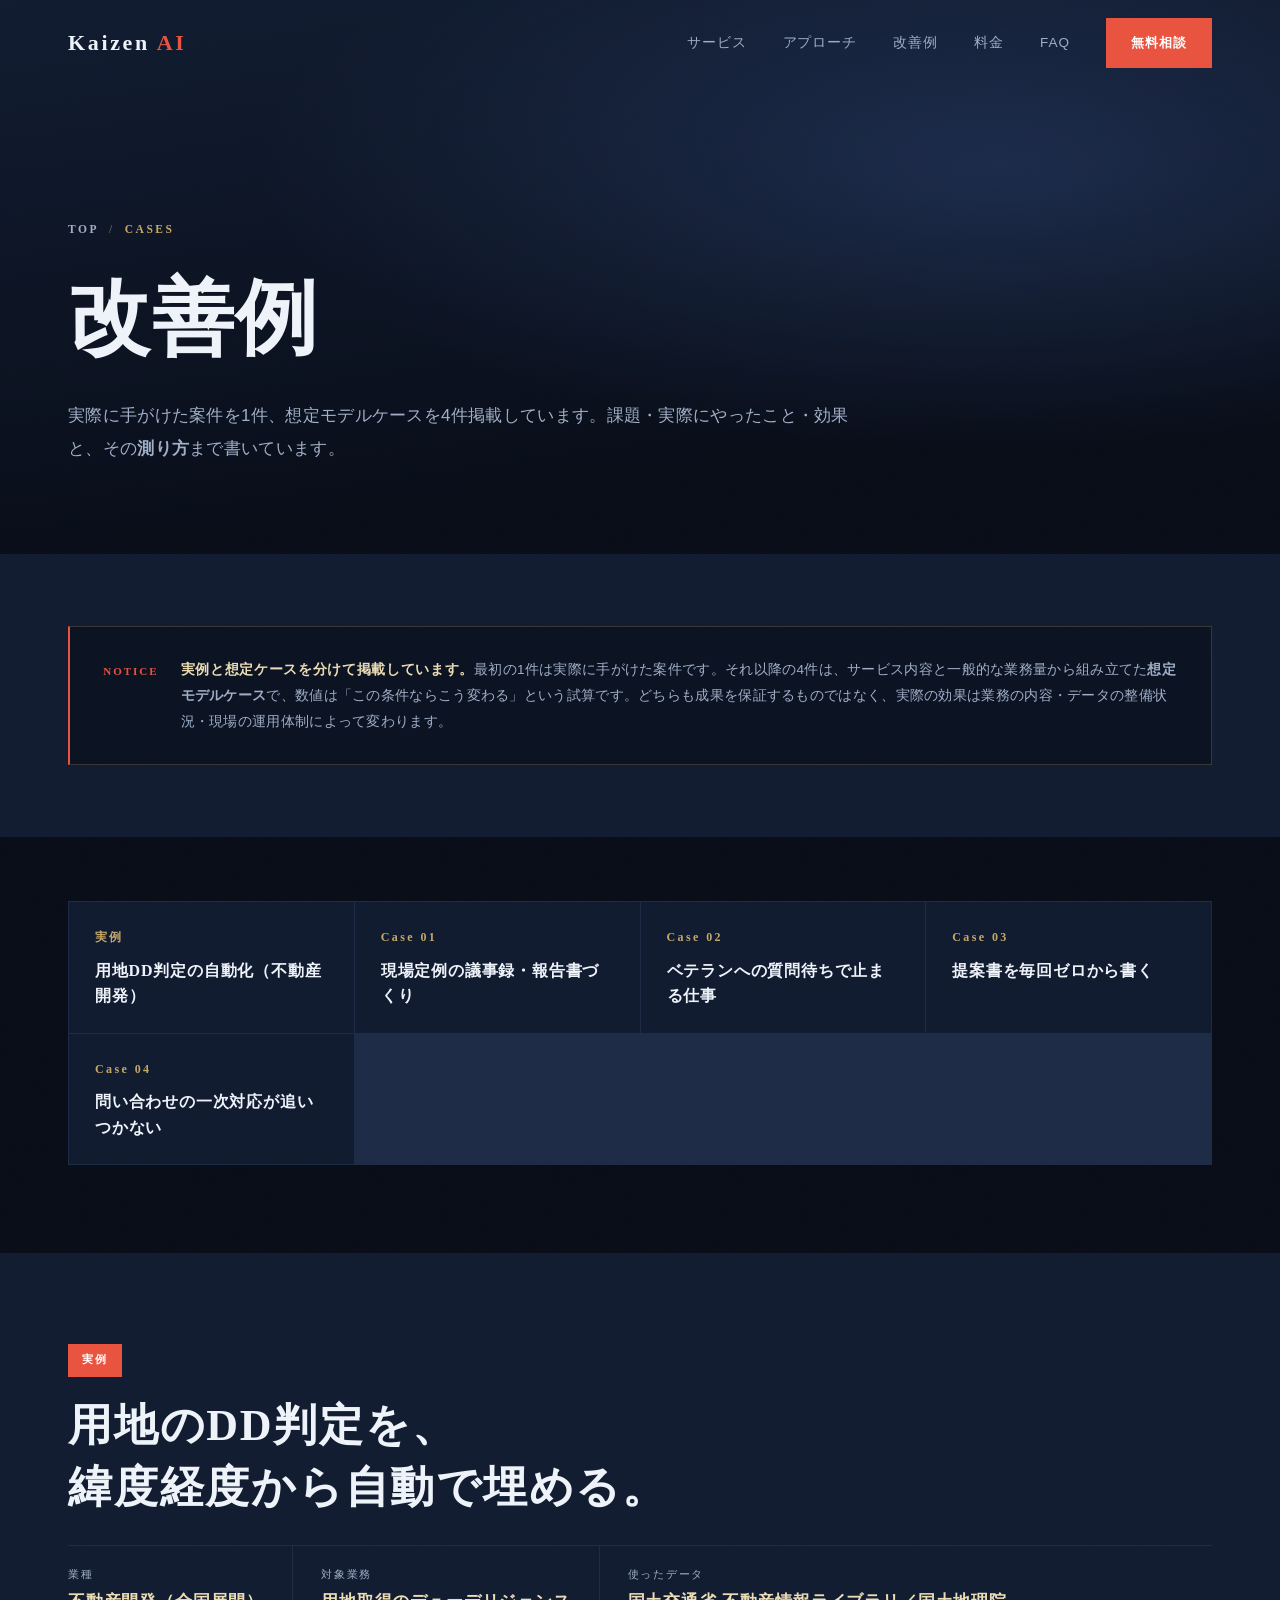
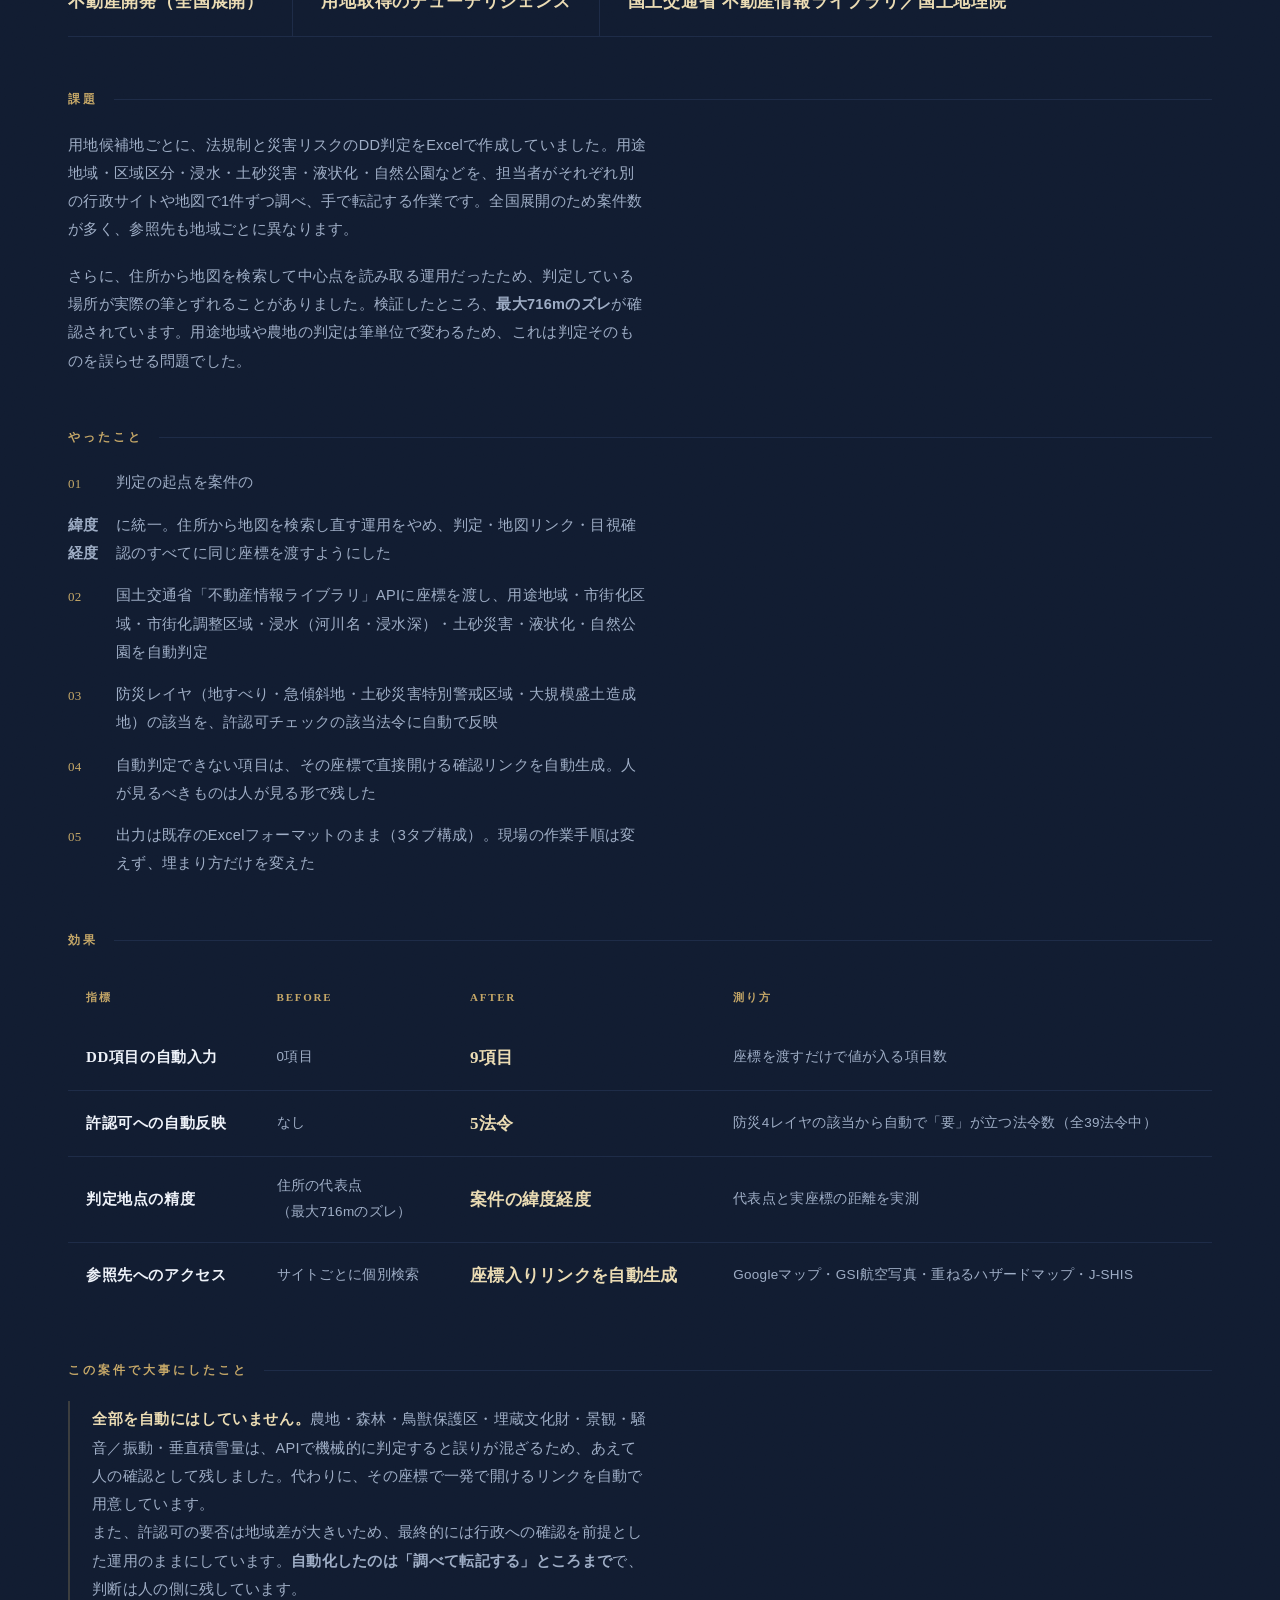
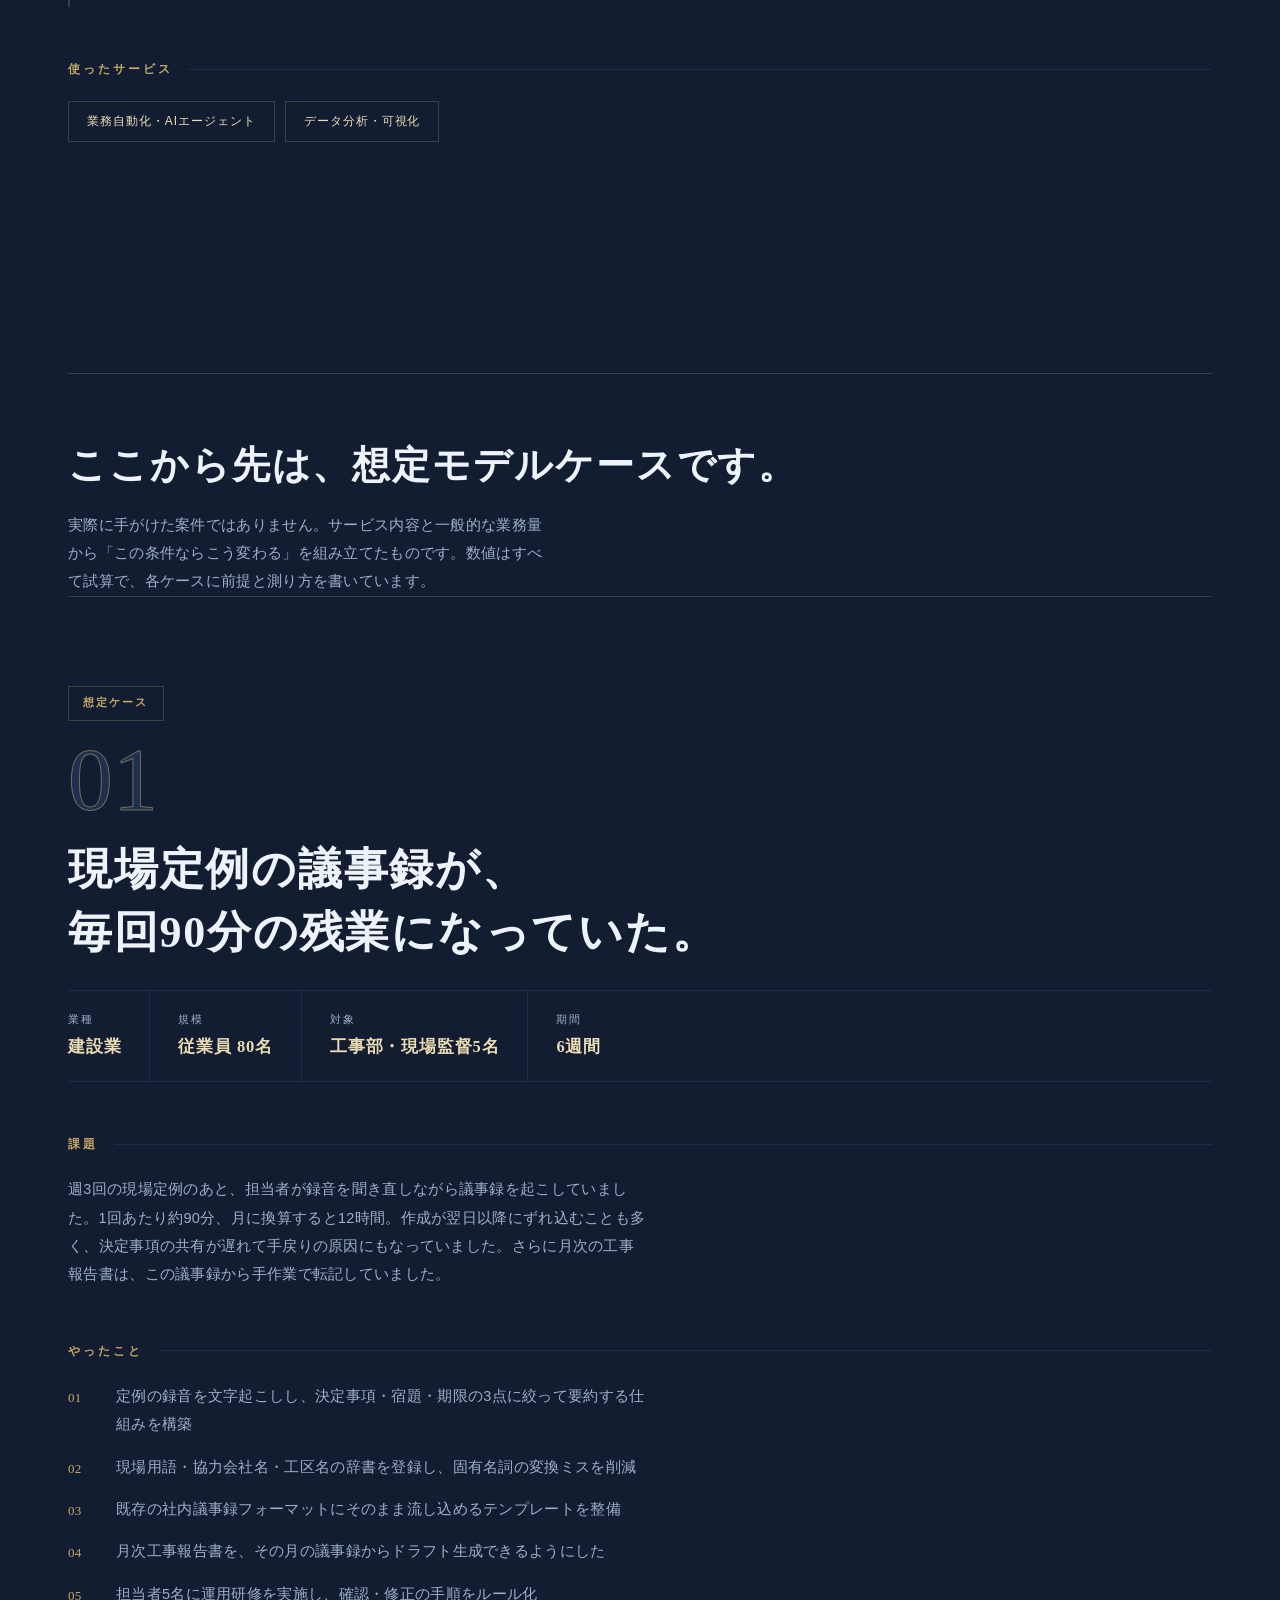
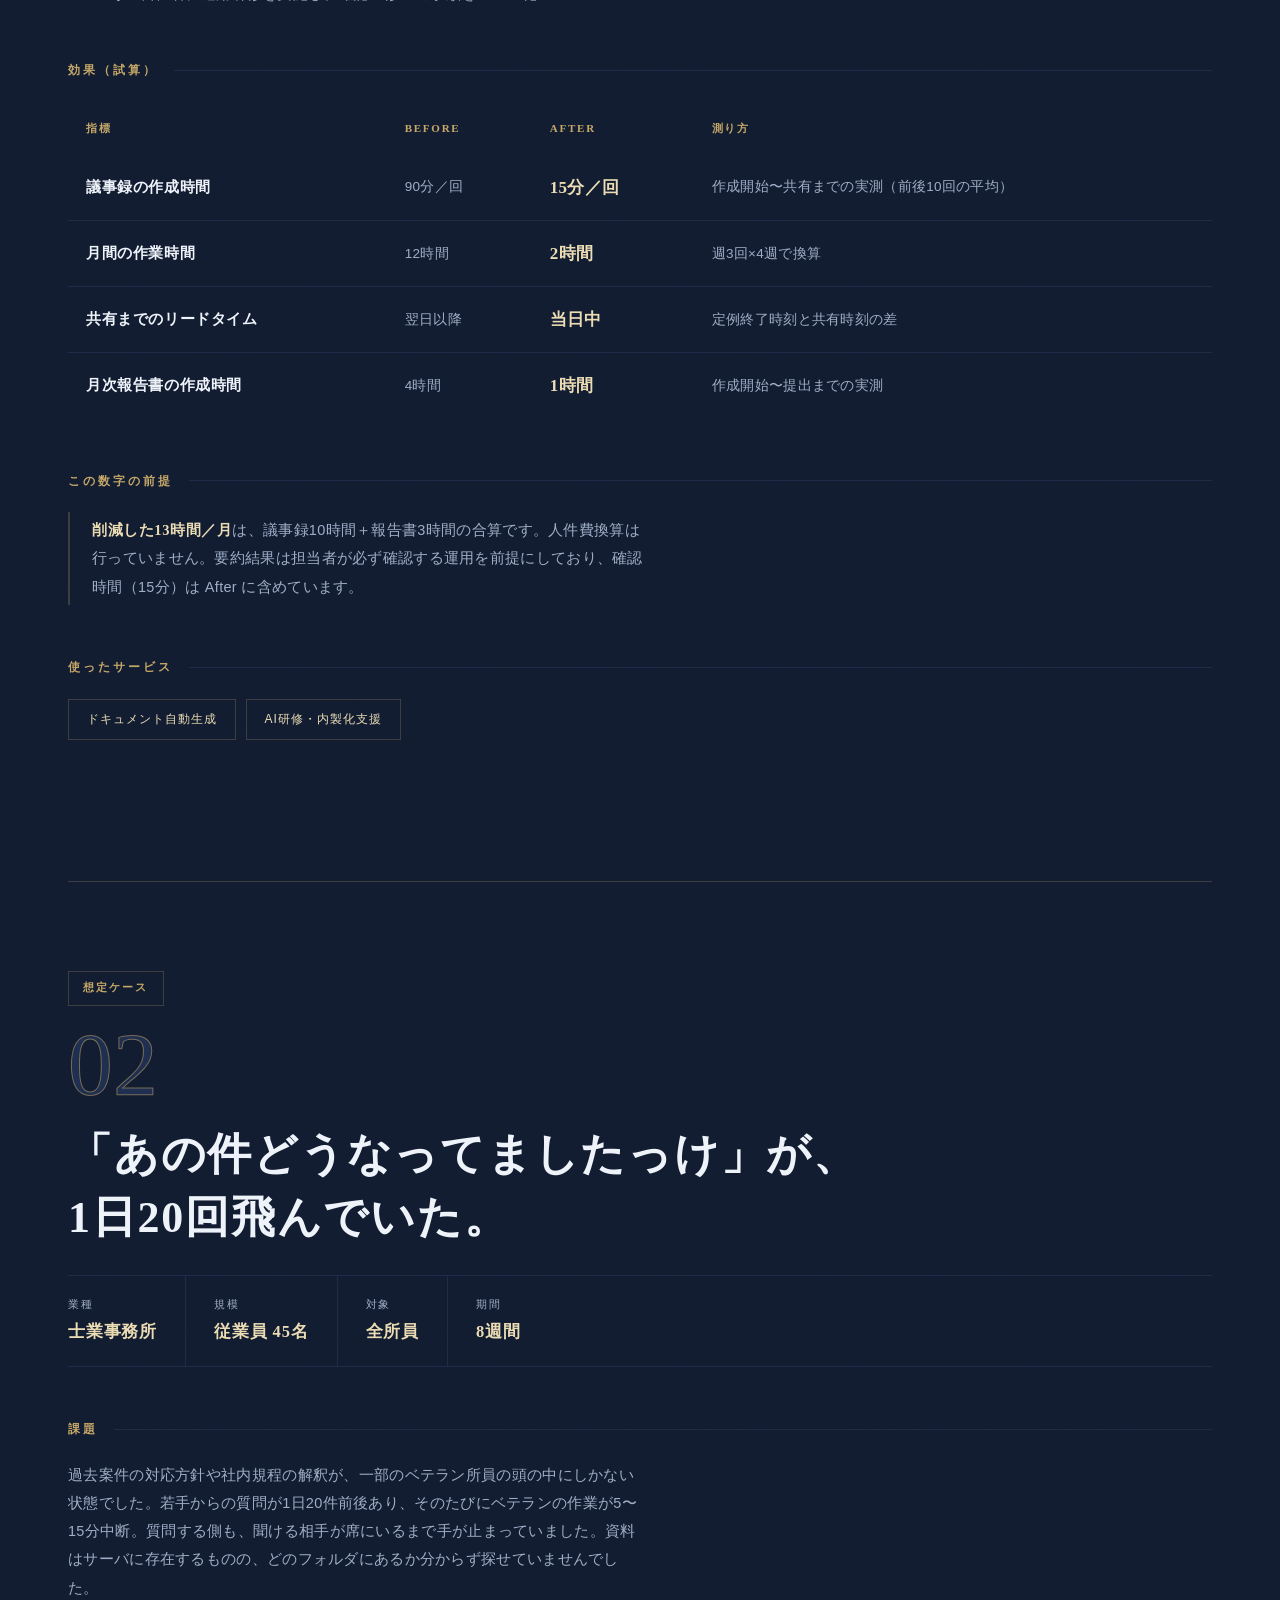
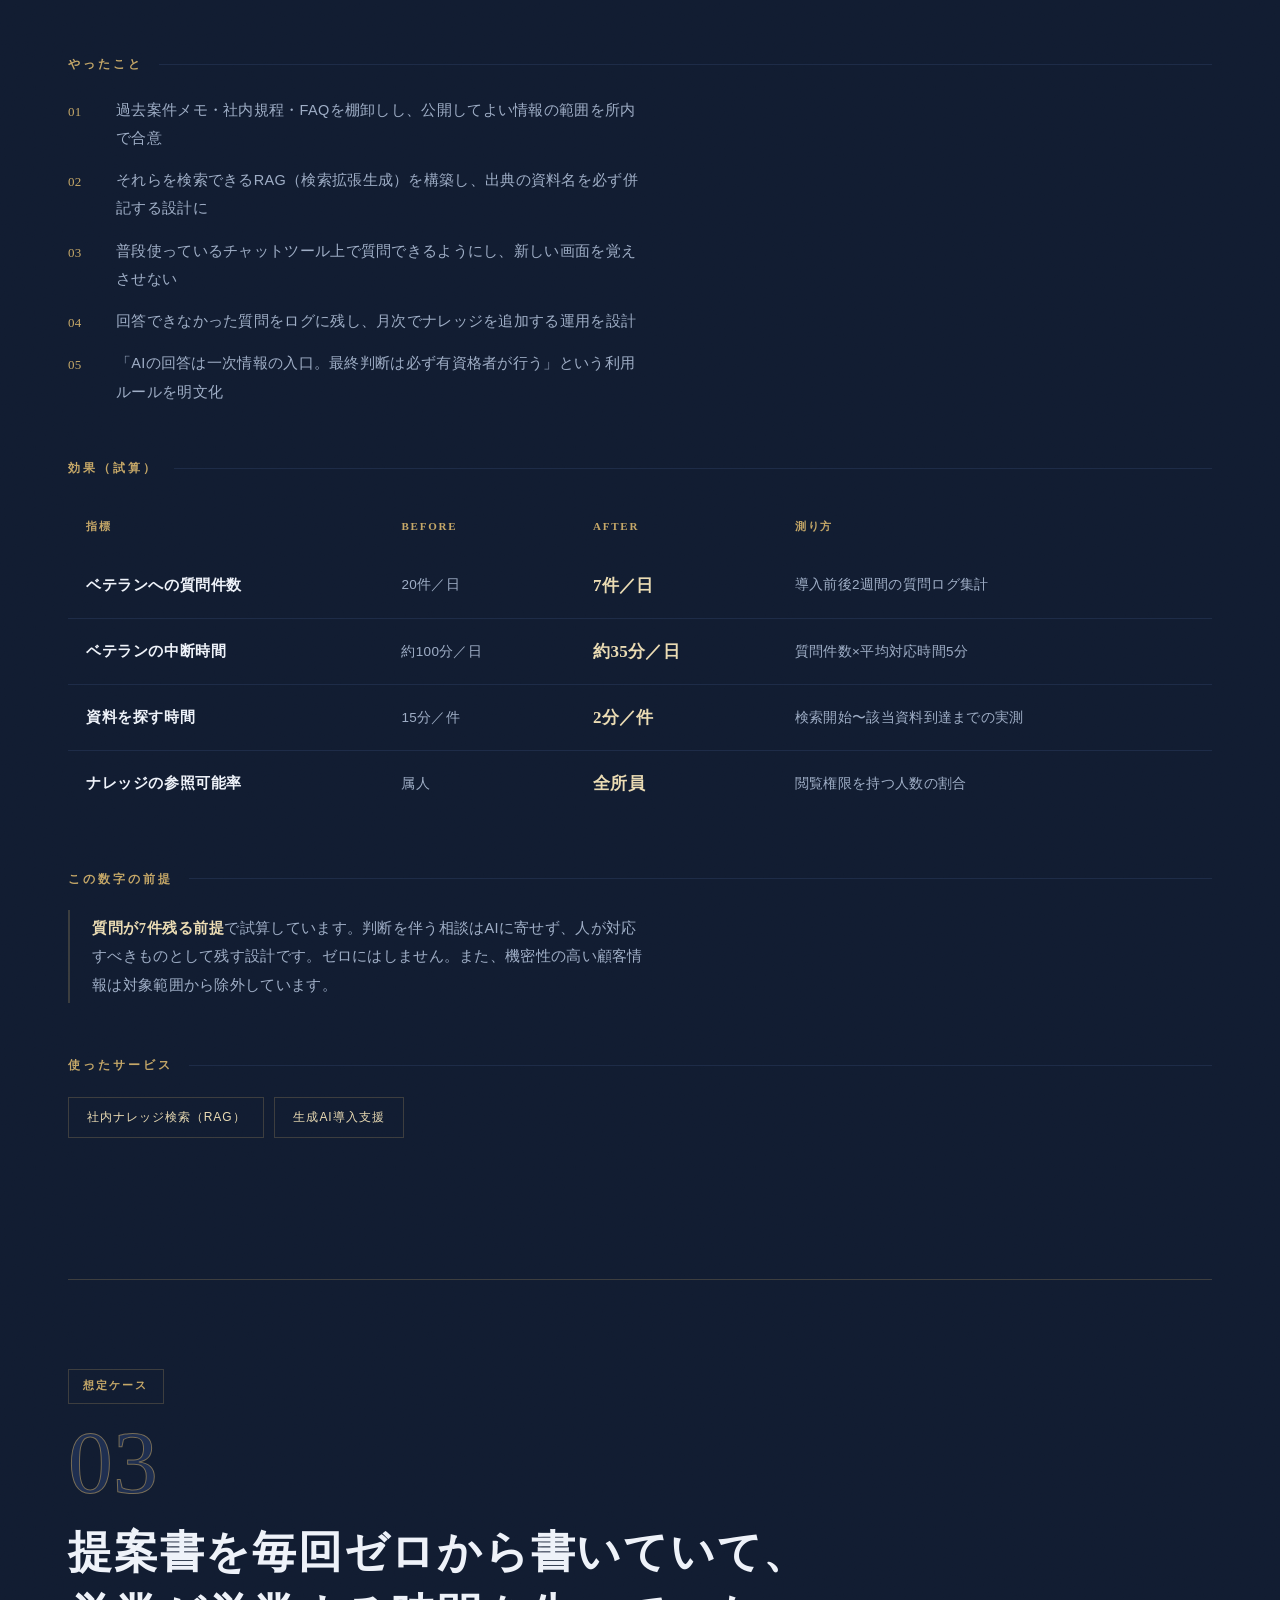
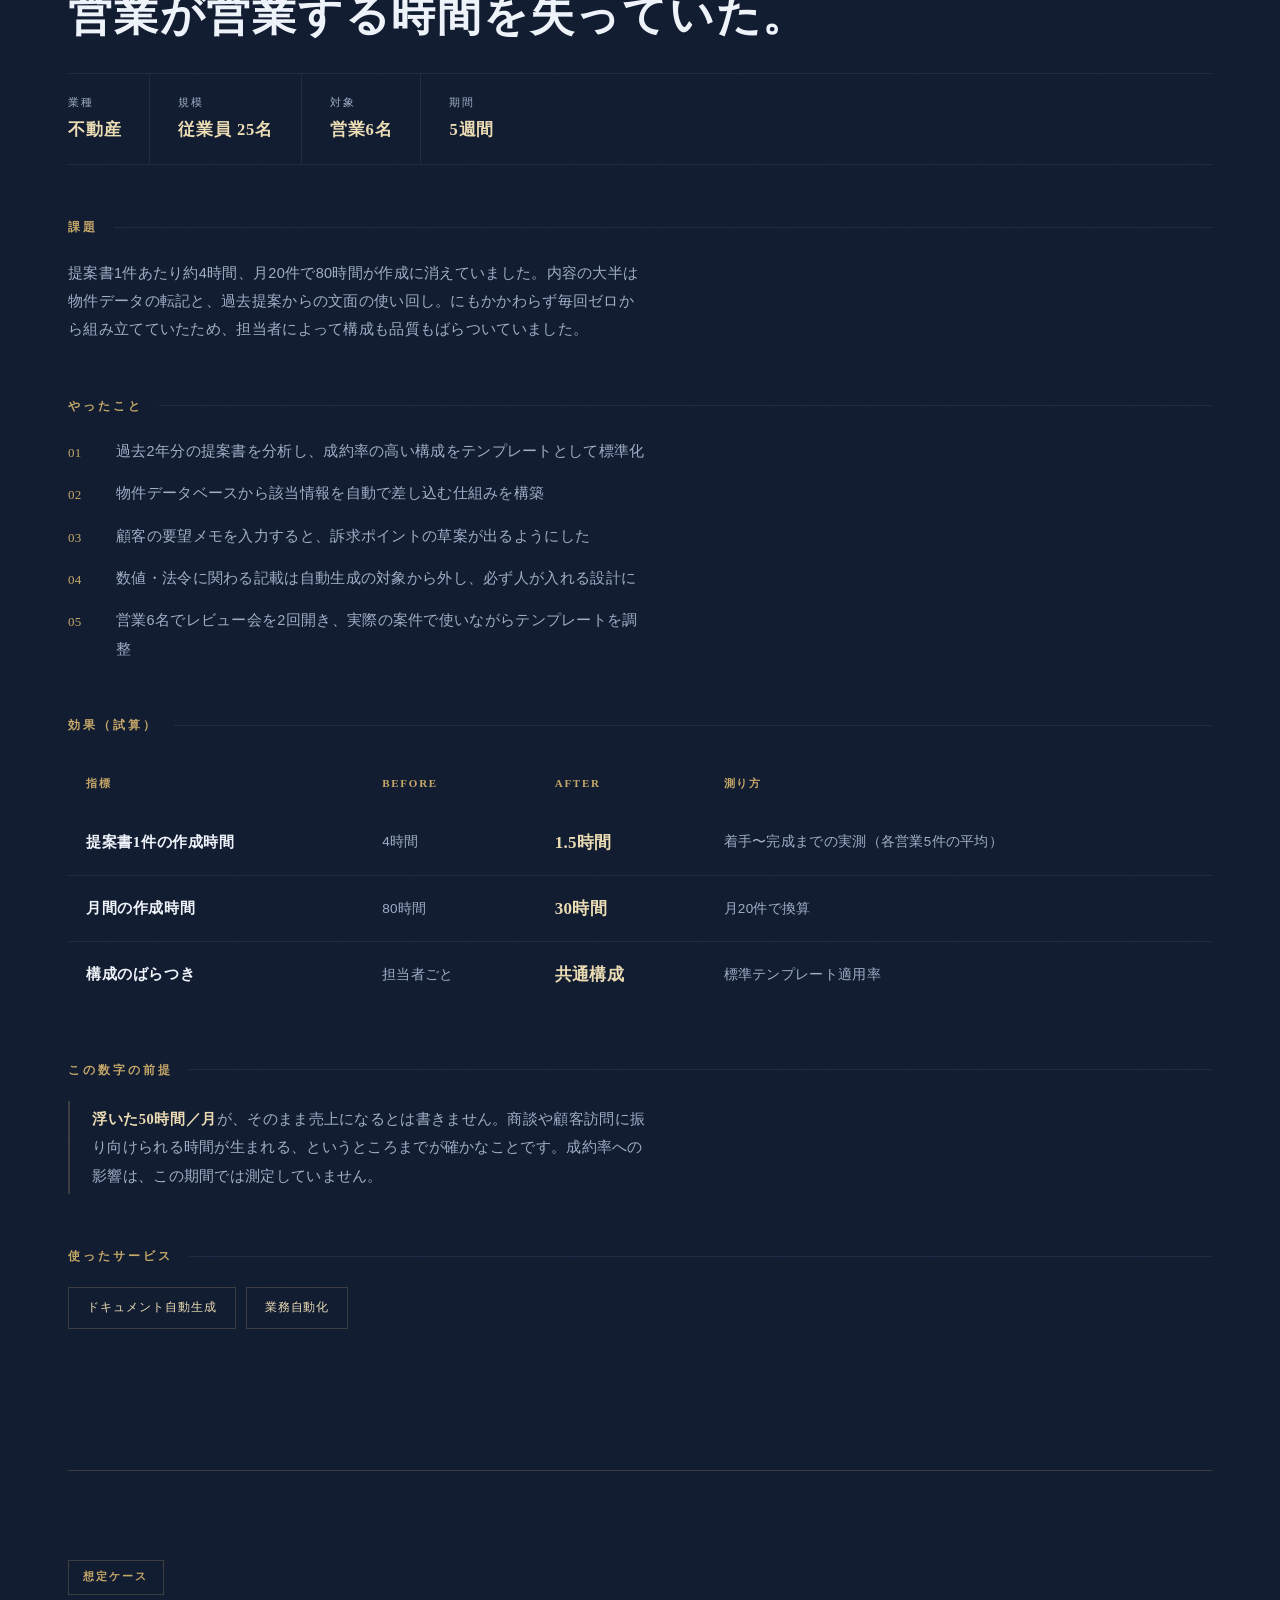
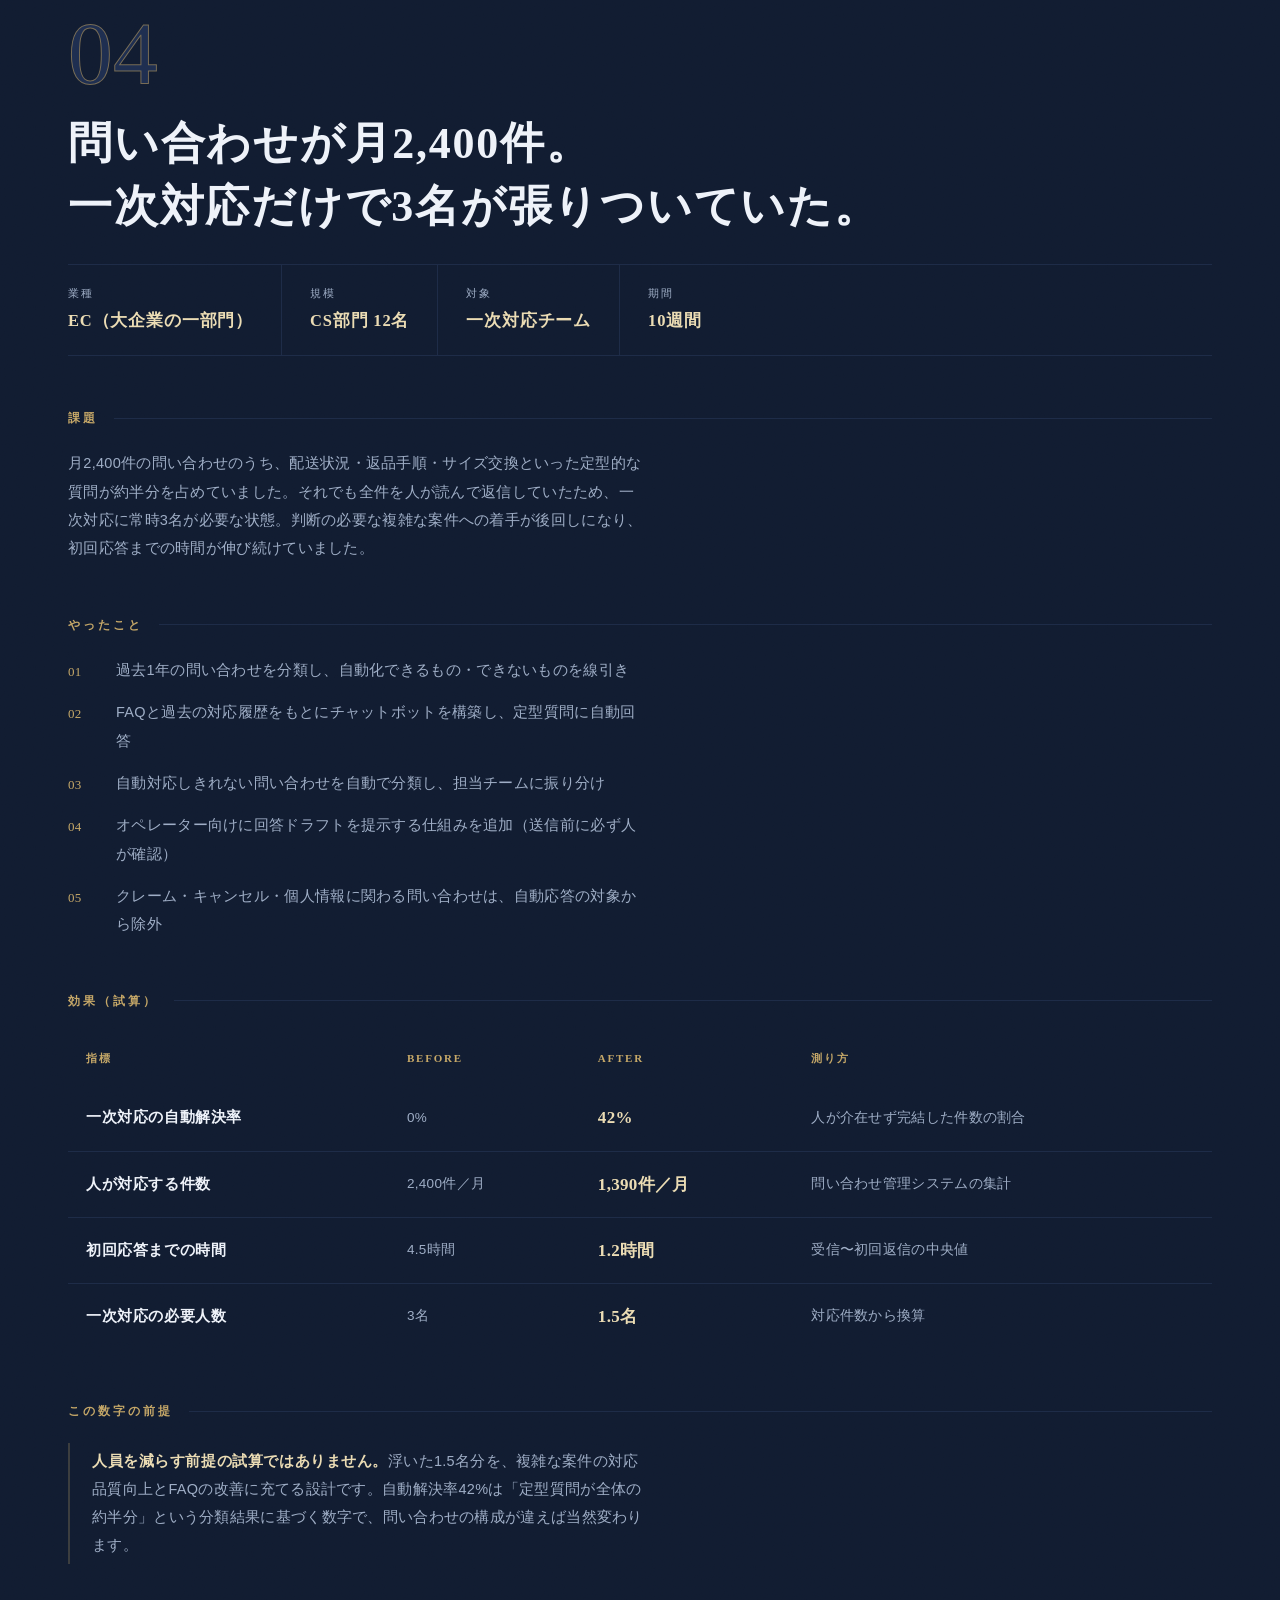
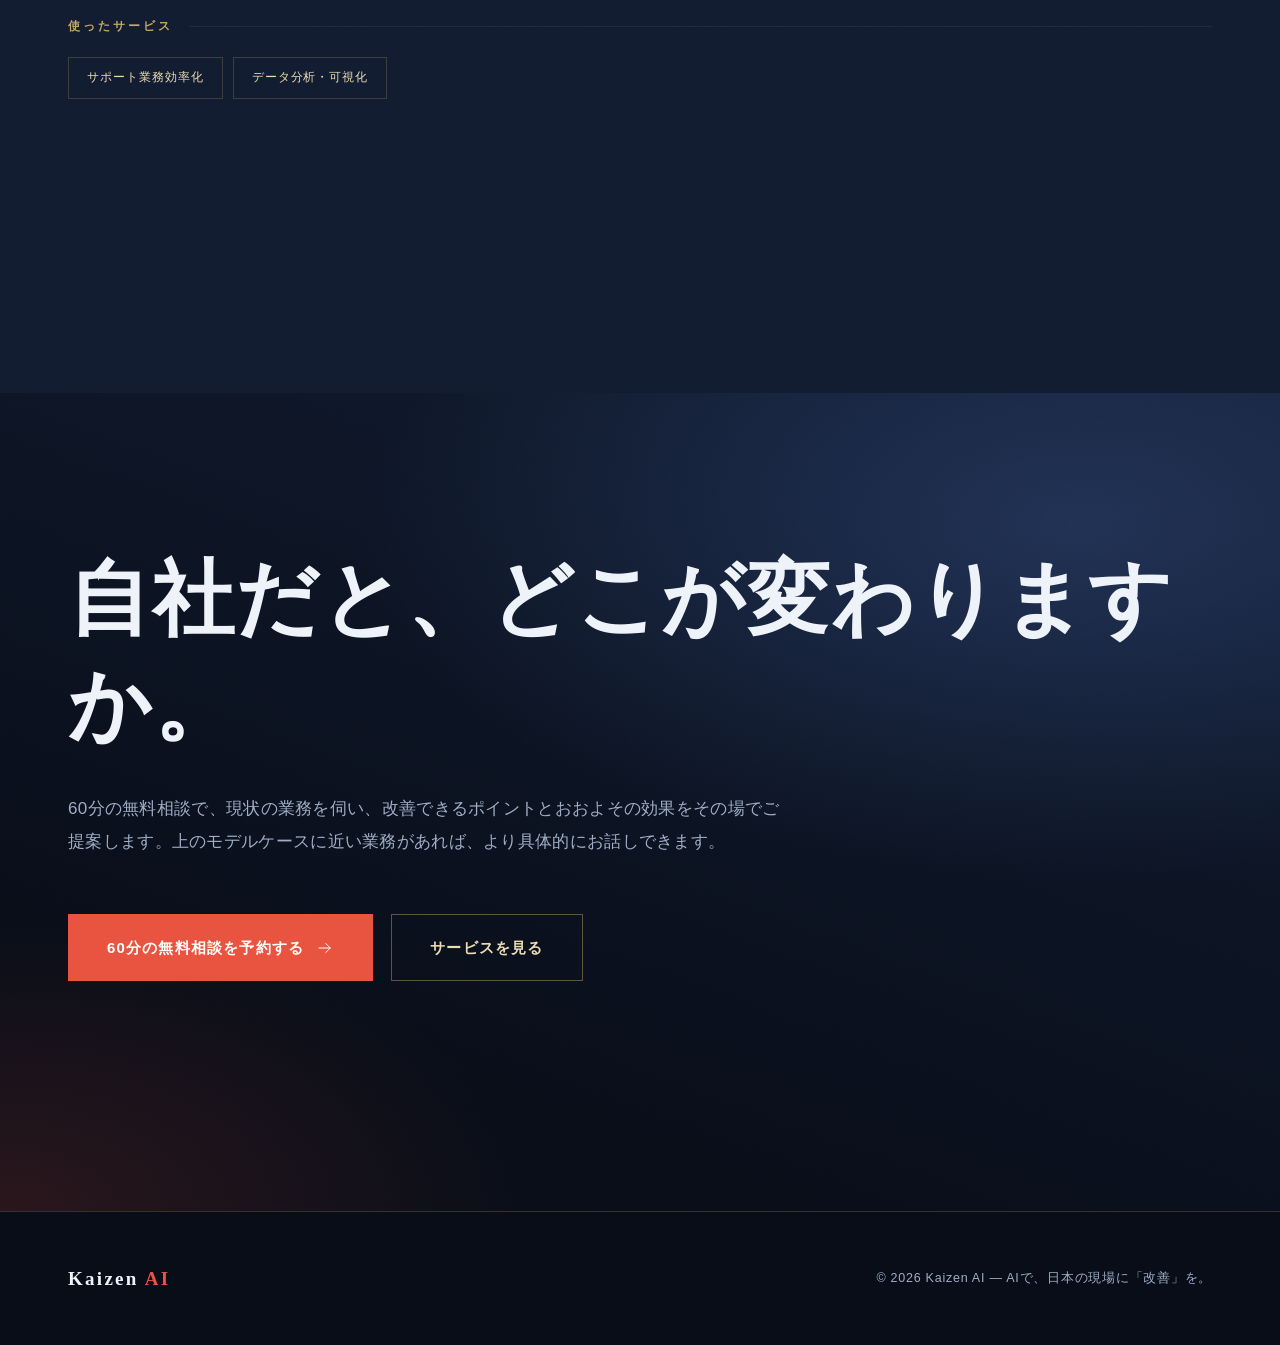
==== commit 5b19ad79: "Webサイト: 改善例に実例（用地DD判定の自動化）を追加 不動産開発会社の用地DD判定を、緯度経度と国土交通省「不動産情報 ライブラリ」で自動化した案件を、実例として追加した。  掲載内容: - 課" ====
--- a/website/cases.html
+++ b/website/cases.html
@@ -3,15 +3,15 @@
 <head>
 <meta charset="UTF-8">
 <meta name="viewport" content="width=device-width, initial-scale=1.0">
-<title>改善例（モデルケース） — Kaizen AI</title>
-<meta name="description" content="Kaizen AI がどのように業務を改善するかを、4つのモデルケースでご紹介します。課題・施策・効果・測り方まで具体的に記載しています。実在の顧客事例ではありません。">
+<title>改善例 — Kaizen AI</title>
+<meta name="description" content="用地DD判定の自動化（実例）と、4つの想定モデルケース。課題・施策・効果と、その測り方まで記載しています。">
 <meta name="theme-color" content="#080D18">
 <meta name="robots" content="index, follow">
 <meta property="og:type" content="article">
 <meta property="og:locale" content="ja_JP">
 <meta property="og:site_name" content="Kaizen AI">
-<meta property="og:title" content="改善例（モデルケース） — Kaizen AI">
-<meta property="og:description" content="Kaizen AI がどのように業務を改善するかを、4つのモデルケースでご紹介します。実在の顧客事例ではありません。">
+<meta property="og:title" content="改善例 — Kaizen AI">
+<meta property="og:description" content="用地DD判定の自動化（実例）と、4つの想定モデルケース。課題・施策・効果と、その測り方まで記載しています。">
 <meta name="twitter:card" content="summary">
 <link rel="stylesheet" href="assets/style.css">
 </head>
@@ -47,7 +47,7 @@
   <div class="wrap">
     <div class="crumb"><a href="index.html">Top</a><span>/</span>Cases</div>
     <h1>改善例</h1>
-    <p class="sub">Kaizen AI がどう業務を変えるのかを、4つのモデルケースでご説明します。課題・実際にやること・効果と、その<strong>測り方</strong>まで書いています。</p>
+    <p class="sub">実際に手がけた案件を1件、想定モデルケースを4件掲載しています。課題・実際にやったこと・効果と、その<strong>測り方</strong>まで書いています。</p>
   </div>
 </div>
 
@@ -56,7 +56,7 @@
   <div class="wrap">
     <div class="disclaimer">
       <span class="mark">Notice</span>
-      <div><b>これは実在の顧客事例ではありません。</b>Kaizen AI は2026年設立の新しい会社であり、公開できる導入実績はまだありません。以下は、サービス内容と一般的な業務量から組み立てた<strong>想定モデルケース</strong>です。数値は「この条件ならこう変わる」という試算であり、成果を保証するものではありません。実際の効果は、業務の内容・データの整備状況・現場の運用体制によって変わります。<br>実績が出次第、実際の事例に差し替えていきます。</div>
+      <div><b>実例と想定ケースを分けて掲載しています。</b>最初の1件は実際に手がけた案件です。それ以降の4件は、サービス内容と一般的な業務量から組み立てた<strong>想定モデルケース</strong>で、数値は「この条件ならこう変わる」という試算です。どちらも成果を保証するものではなく、実際の効果は業務の内容・データの整備状況・現場の運用体制によって変わります。</div>
     </div>
   </div>
 </section>
@@ -65,6 +65,7 @@
 <section class="band bg-sumi grain" style="padding-top:clamp(40px,5vw,64px);padding-bottom:clamp(56px,7vw,88px)">
   <div class="wrap">
     <div class="toc">
+      <a href="#case-dd"><div class="n">実例</div><div class="t">用地DD判定の自動化（不動産開発）</div></a>
       <a href="#case-01"><div class="n">Case 01</div><div class="t">現場定例の議事録・報告書づくり</div></a>
       <a href="#case-02"><div class="n">Case 02</div><div class="t">ベテランへの質問待ちで止まる仕事</div></a>
       <a href="#case-03"><div class="n">Case 03</div><div class="t">提案書を毎回ゼロから書く</div></a>
@@ -77,8 +78,68 @@
 <section class="band bg-ai grain" style="padding-top:0">
   <div class="wrap">
 
+    <!-- ---------- 実例：用地DD判定の自動化 ---------- -->
+    <article class="case" id="case-dd">
+      <span class="case-badge real">実例</span>
+      <h2>用地のDD判定を、<br>緯度経度から自動で埋める。</h2>
+      <div class="case-meta">
+        <div class="m"><div class="k">業種</div><div class="v">不動産開発（全国展開）</div></div>
+        <div class="m"><div class="k">対象業務</div><div class="v">用地取得のデューデリジェンス</div></div>
+        <div class="m"><div class="k">使ったデータ</div><div class="v">国土交通省 不動産情報ライブラリ／国土地理院</div></div>
+      </div>
+
+      <div class="case-block">
+        <h3>課題</h3>
+        <p>用地候補地ごとに、法規制と災害リスクのDD判定をExcelで作成していました。用途地域・区域区分・浸水・土砂災害・液状化・自然公園などを、担当者がそれぞれ別の行政サイトや地図で1件ずつ調べ、手で転記する作業です。全国展開のため案件数が多く、参照先も地域ごとに異なります。</p>
+        <p style="margin-top:18px">さらに、住所から地図を検索して中心点を読み取る運用だったため、判定している場所が実際の筆とずれることがありました。検証したところ、<strong>最大716mのズレ</strong>が確認されています。用途地域や農地の判定は筆単位で変わるため、これは判定そのものを誤らせる問題でした。</p>
+      </div>
+
+      <div class="case-block">
+        <h3>やったこと</h3>
+        <ol class="case-steps">
+          <li>判定の起点を案件の<strong>緯度経度</strong>に統一。住所から地図を検索し直す運用をやめ、判定・地図リンク・目視確認のすべてに同じ座標を渡すようにした</li>
+          <li>国土交通省「不動産情報ライブラリ」APIに座標を渡し、用途地域・市街化区域・市街化調整区域・浸水（河川名・浸水深）・土砂災害・液状化・自然公園を自動判定</li>
+          <li>防災レイヤ（地すべり・急傾斜地・土砂災害特別警戒区域・大規模盛土造成地）の該当を、許認可チェックの該当法令に自動で反映</li>
+          <li>自動判定できない項目は、その座標で直接開ける確認リンクを自動生成。人が見るべきものは人が見る形で残した</li>
+          <li>出力は既存のExcelフォーマットのまま（3タブ構成）。現場の作業手順は変えず、埋まり方だけを変えた</li>
+        </ol>
+      </div>
+
+      <div class="case-block">
+        <h3>効果</h3>
+        <div class="case-table">
+          <table>
+            <thead><tr><th>指標</th><th>Before</th><th>After</th><th>測り方</th></tr></thead>
+            <tbody>
+              <tr><td>DD項目の自動入力</td><td class="before">0項目</td><td class="after">9項目</td><td>座標を渡すだけで値が入る項目数</td></tr>
+              <tr><td>許認可への自動反映</td><td class="before">なし</td><td class="after">5法令</td><td>防災4レイヤの該当から自動で「要」が立つ法令数（全39法令中）</td></tr>
+              <tr><td>判定地点の精度</td><td class="before">住所の代表点<br>（最大716mのズレ）</td><td class="after">案件の緯度経度</td><td>代表点と実座標の距離を実測</td></tr>
+              <tr><td>参照先へのアクセス</td><td class="before">サイトごとに個別検索</td><td class="after">座標入りリンクを自動生成</td><td>Googleマップ・GSI航空写真・重ねるハザードマップ・J-SHIS</td></tr>
+            </tbody>
+          </table>
+        </div>
+      </div>
+
+      <div class="case-block">
+        <h3>この案件で大事にしたこと</h3>
+        <p class="case-basis"><b>全部を自動にはしていません。</b>農地・森林・鳥獣保護区・埋蔵文化財・景観・騒音／振動・垂直積雪量は、APIで機械的に判定すると誤りが混ざるため、あえて人の確認として残しました。代わりに、その座標で一発で開けるリンクを自動で用意しています。<br>また、許認可の要否は地域差が大きいため、最終的には行政への確認を前提とした運用のままにしています。<strong>自動化したのは「調べて転記する」ところまで</strong>で、判断は人の側に残しています。</p>
+      </div>
+
+      <div class="case-block">
+        <h3>使ったサービス</h3>
+        <div class="case-tags"><span>業務自動化・AIエージェント</span><span>データ分析・可視化</span></div>
+      </div>
+    </article>
+
+    <!-- ---------- ここから想定モデルケース ---------- -->
+    <div class="group-head">
+      <h2>ここから先は、想定モデルケースです。</h2>
+      <p>実際に手がけた案件ではありません。サービス内容と一般的な業務量から「この条件ならこう変わる」を組み立てたものです。数値はすべて試算で、各ケースに前提と測り方を書いています。</p>
+    </div>
+
     <!-- ---------- CASE 01 ---------- -->
     <article class="case" id="case-01">
+      <span class="case-badge model">想定ケース</span>
       <div class="case-num">01</div>
       <h2>現場定例の議事録が、<br>毎回90分の残業になっていた。</h2>
       <div class="case-meta">
@@ -132,6 +193,7 @@
 
     <!-- ---------- CASE 02 ---------- -->
     <article class="case" id="case-02">
+      <span class="case-badge model">想定ケース</span>
       <div class="case-num">02</div>
       <h2>「あの件どうなってましたっけ」が、<br>1日20回飛んでいた。</h2>
       <div class="case-meta">
@@ -185,6 +247,7 @@
 
     <!-- ---------- CASE 03 ---------- -->
     <article class="case" id="case-03">
+      <span class="case-badge model">想定ケース</span>
       <div class="case-num">03</div>
       <h2>提案書を毎回ゼロから書いていて、<br>営業が営業する時間を失っていた。</h2>
       <div class="case-meta">
@@ -237,6 +300,7 @@
 
     <!-- ---------- CASE 04 ---------- -->
     <article class="case" id="case-04">
+      <span class="case-badge model">想定ケース</span>
       <div class="case-num">04</div>
       <h2>問い合わせが月2,400件。<br>一次対応だけで3名が張りついていた。</h2>
       <div class="case-meta">
--- a/website/assets/style.css
+++ b/website/assets/style.css
@@ -532,3 +532,30 @@
 .case-tags span { font-size: 12px; letter-spacing: .08em; color: var(--kin-w); border: 1px solid var(--rule); padding: 8px 18px; }
 .case-basis { border-left: 2px solid var(--rule); padding: 4px 0 4px 22px; color: var(--tx-m); font-size: 13px; max-width: 72ch; }
 .case-basis b { color: var(--kin-w); font-family: var(--f-display); font-weight: 600; letter-spacing: .04em; }
+
+/* --- 実例 / 想定モデルケースの区別 --- */
+.case-badge {
+  display: inline-block; align-self: flex-start;   /* flex 列の中で横に伸びるのを防ぐ */
+  font-family: var(--f-lat); font-size: 10.5px; font-weight: 700;
+  letter-spacing: .2em; text-transform: uppercase; padding: 6px 14px; margin-bottom: 18px;
+}
+.case-badge.real { background: var(--shu); color: #fff; }
+.case-badge.model { border: 1px solid var(--rule); color: var(--kin); }
+
+/* 実例は1枚で全幅を使う */
+.case-feature {
+  grid-column: 1 / -1; background: var(--ai-2);
+  display: grid; grid-template-columns: minmax(0, 1.25fr) minmax(0, 1fr);
+  gap: clamp(24px, 3vw, 48px); align-items: end;
+}
+@media (max-width: 860px) { .case-feature { grid-template-columns: 1fr; align-items: start; } }
+.case-feature h3 { font-size: clamp(21px, 2.6vw, 30px); }
+.case-feature .metric { border-top-color: var(--rule); }
+
+/* 想定ケース群の見出し */
+.group-head { border-top: 1px solid var(--rule); padding-top: clamp(40px, 5vw, 64px); margin-top: clamp(56px, 7vw, 96px); }
+.group-head h2 {
+  font-family: var(--f-display); font-weight: 600;
+  font-size: clamp(24px, 3.2vw, 38px); letter-spacing: .05em; line-height: 1.45; margin-bottom: 18px;
+}
+.group-head p { color: var(--tx-m); font-size: 14.5px; max-width: 60ch; }
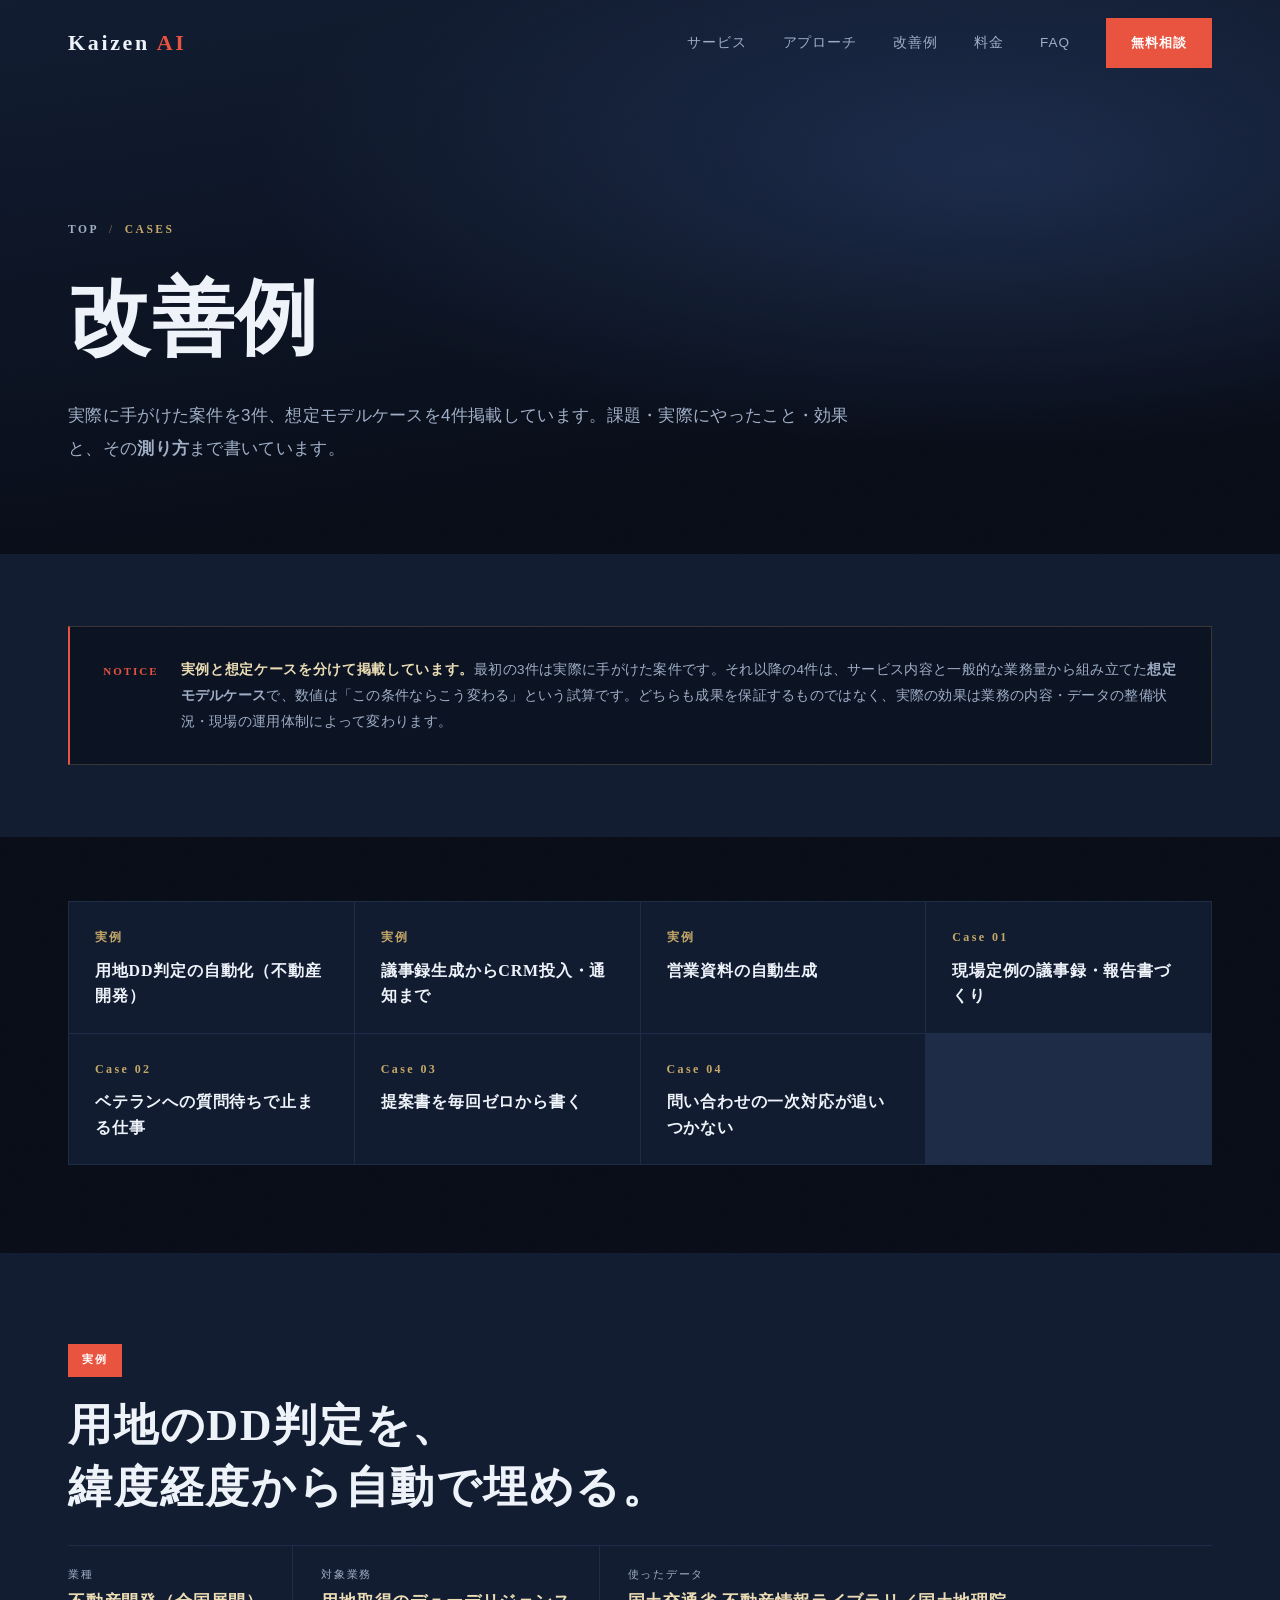
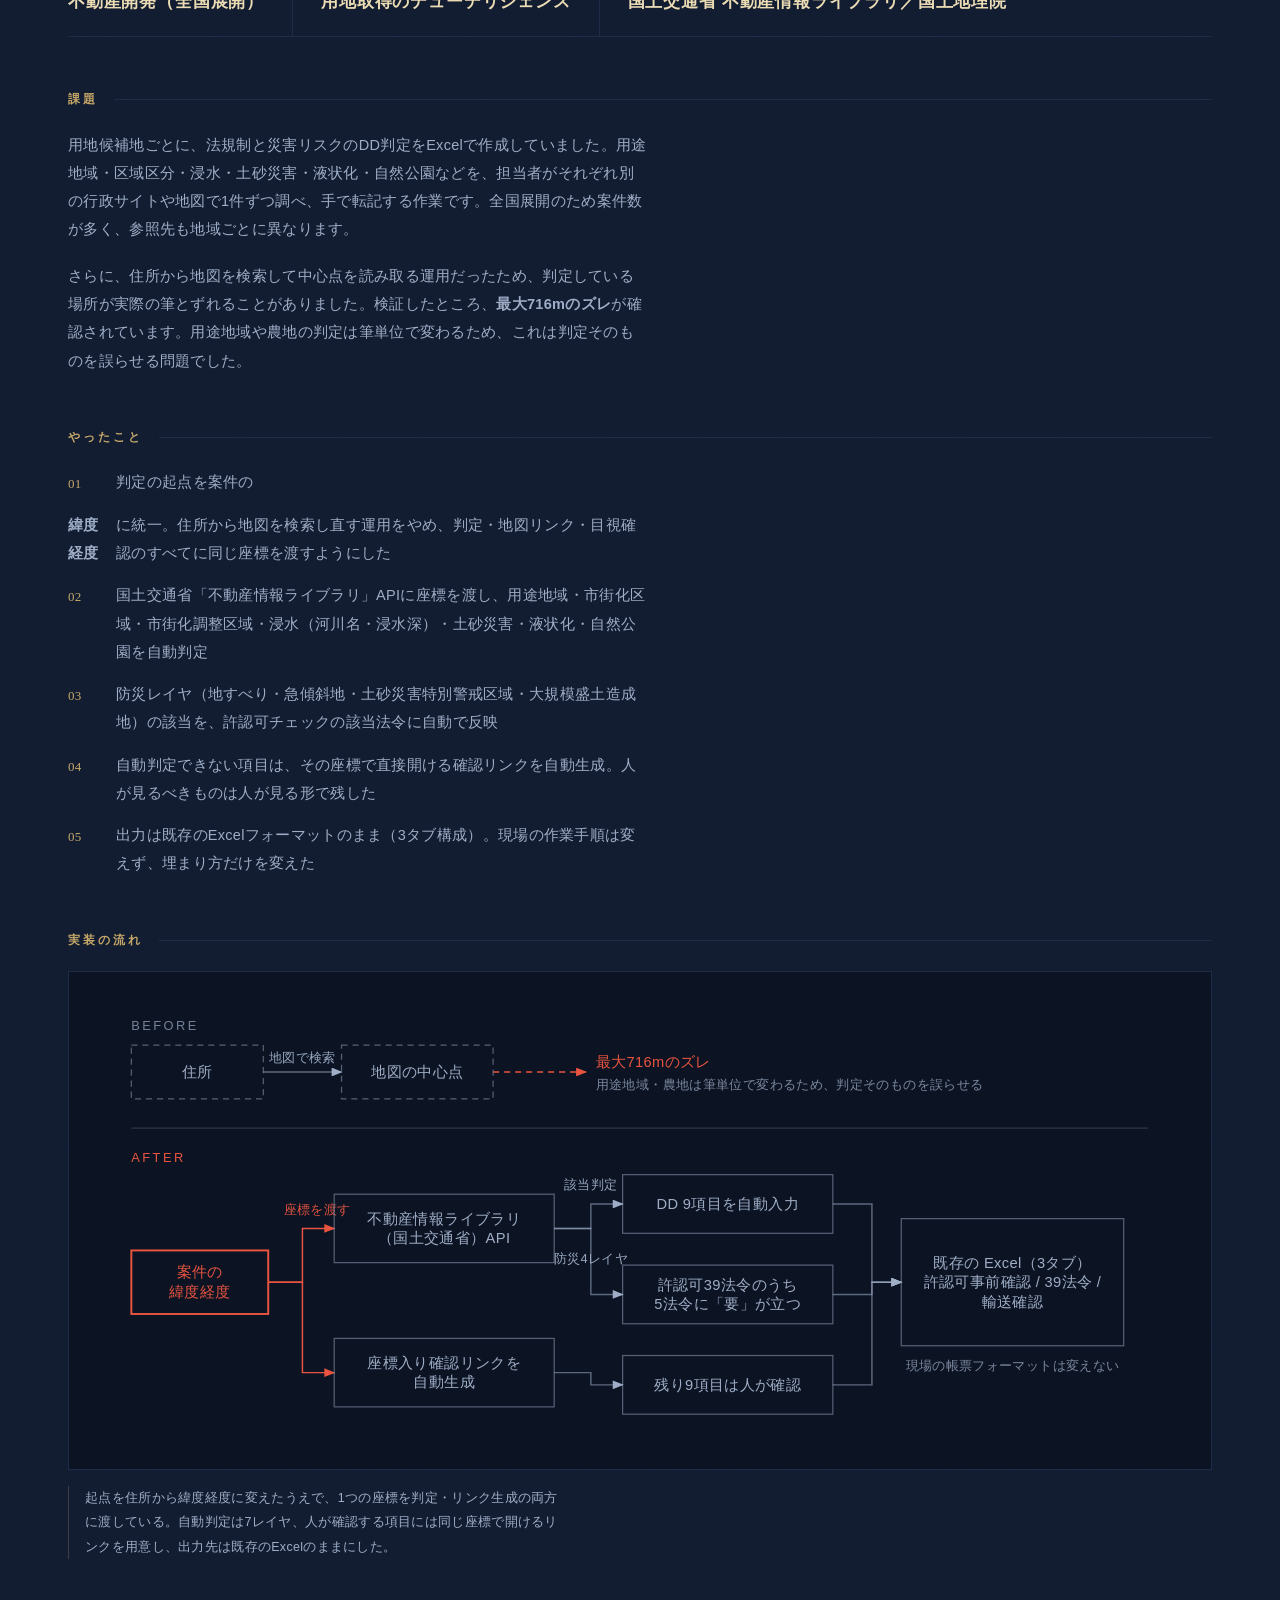
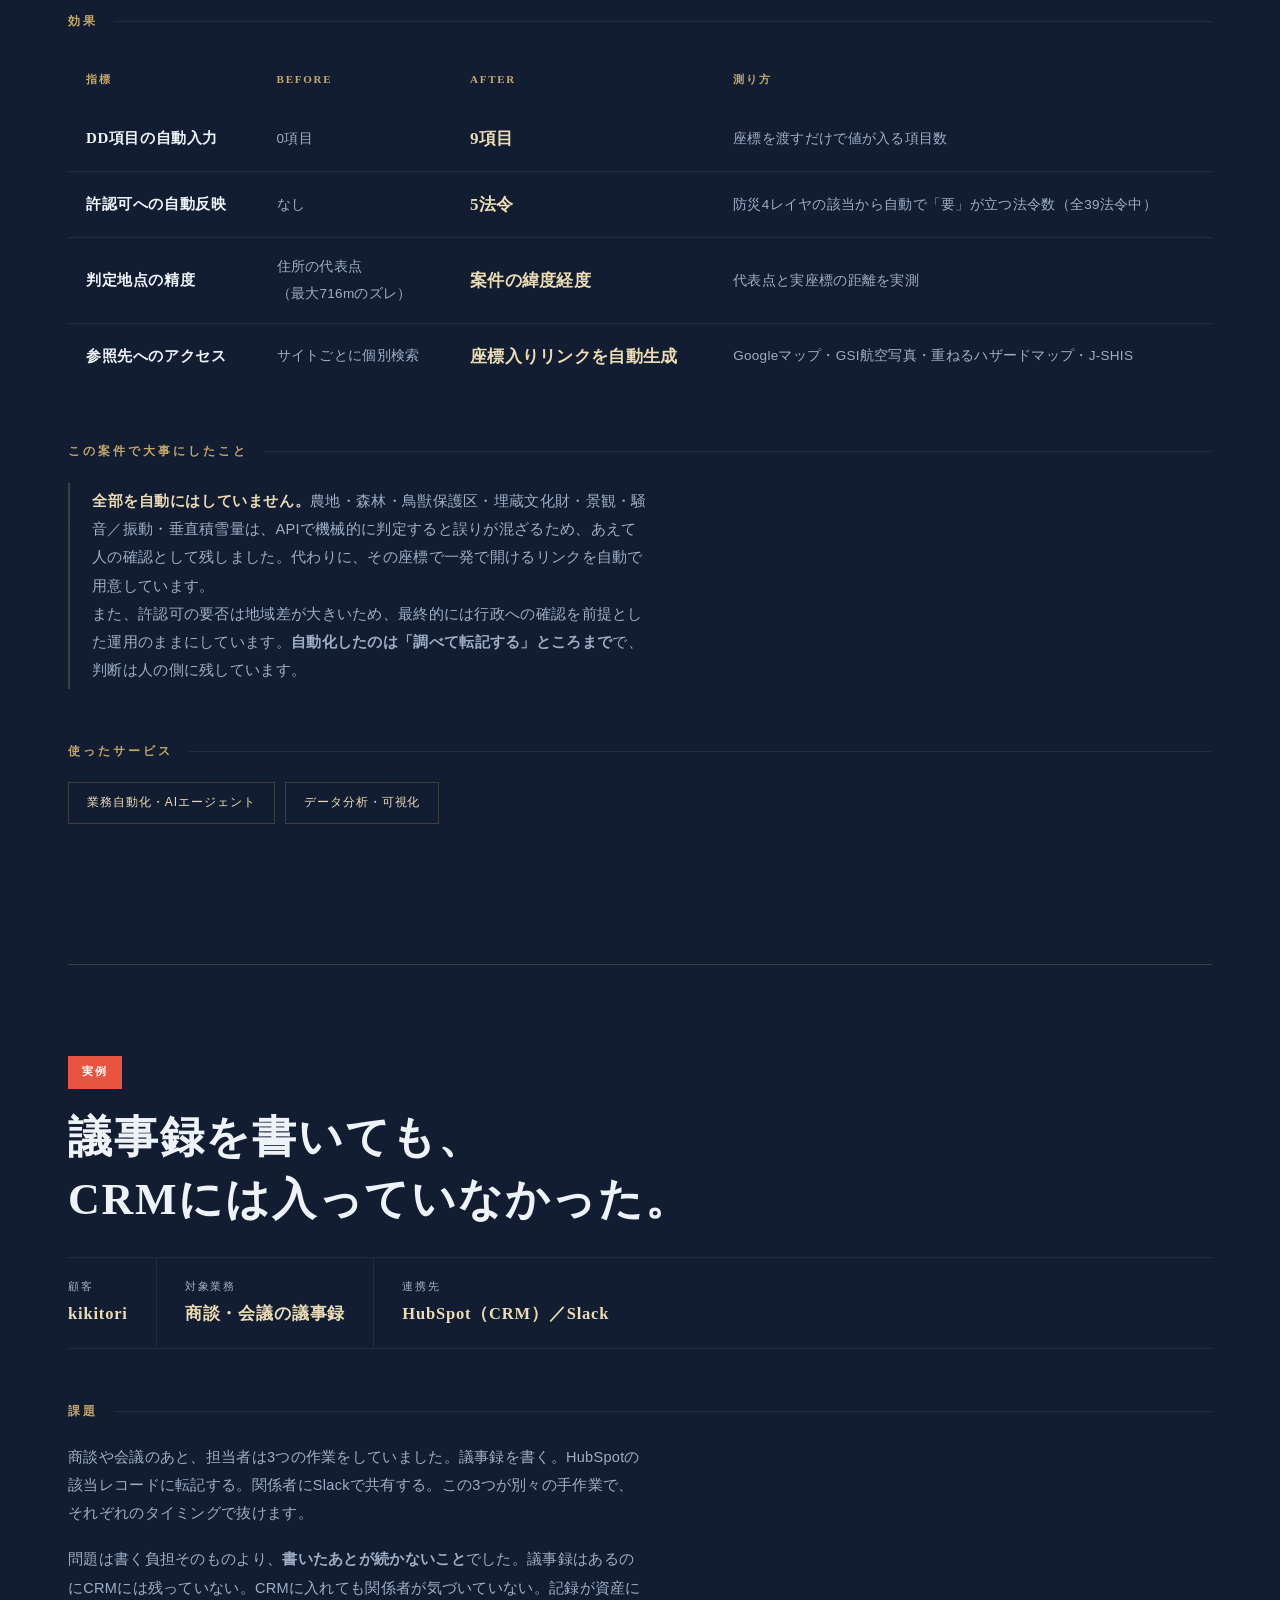
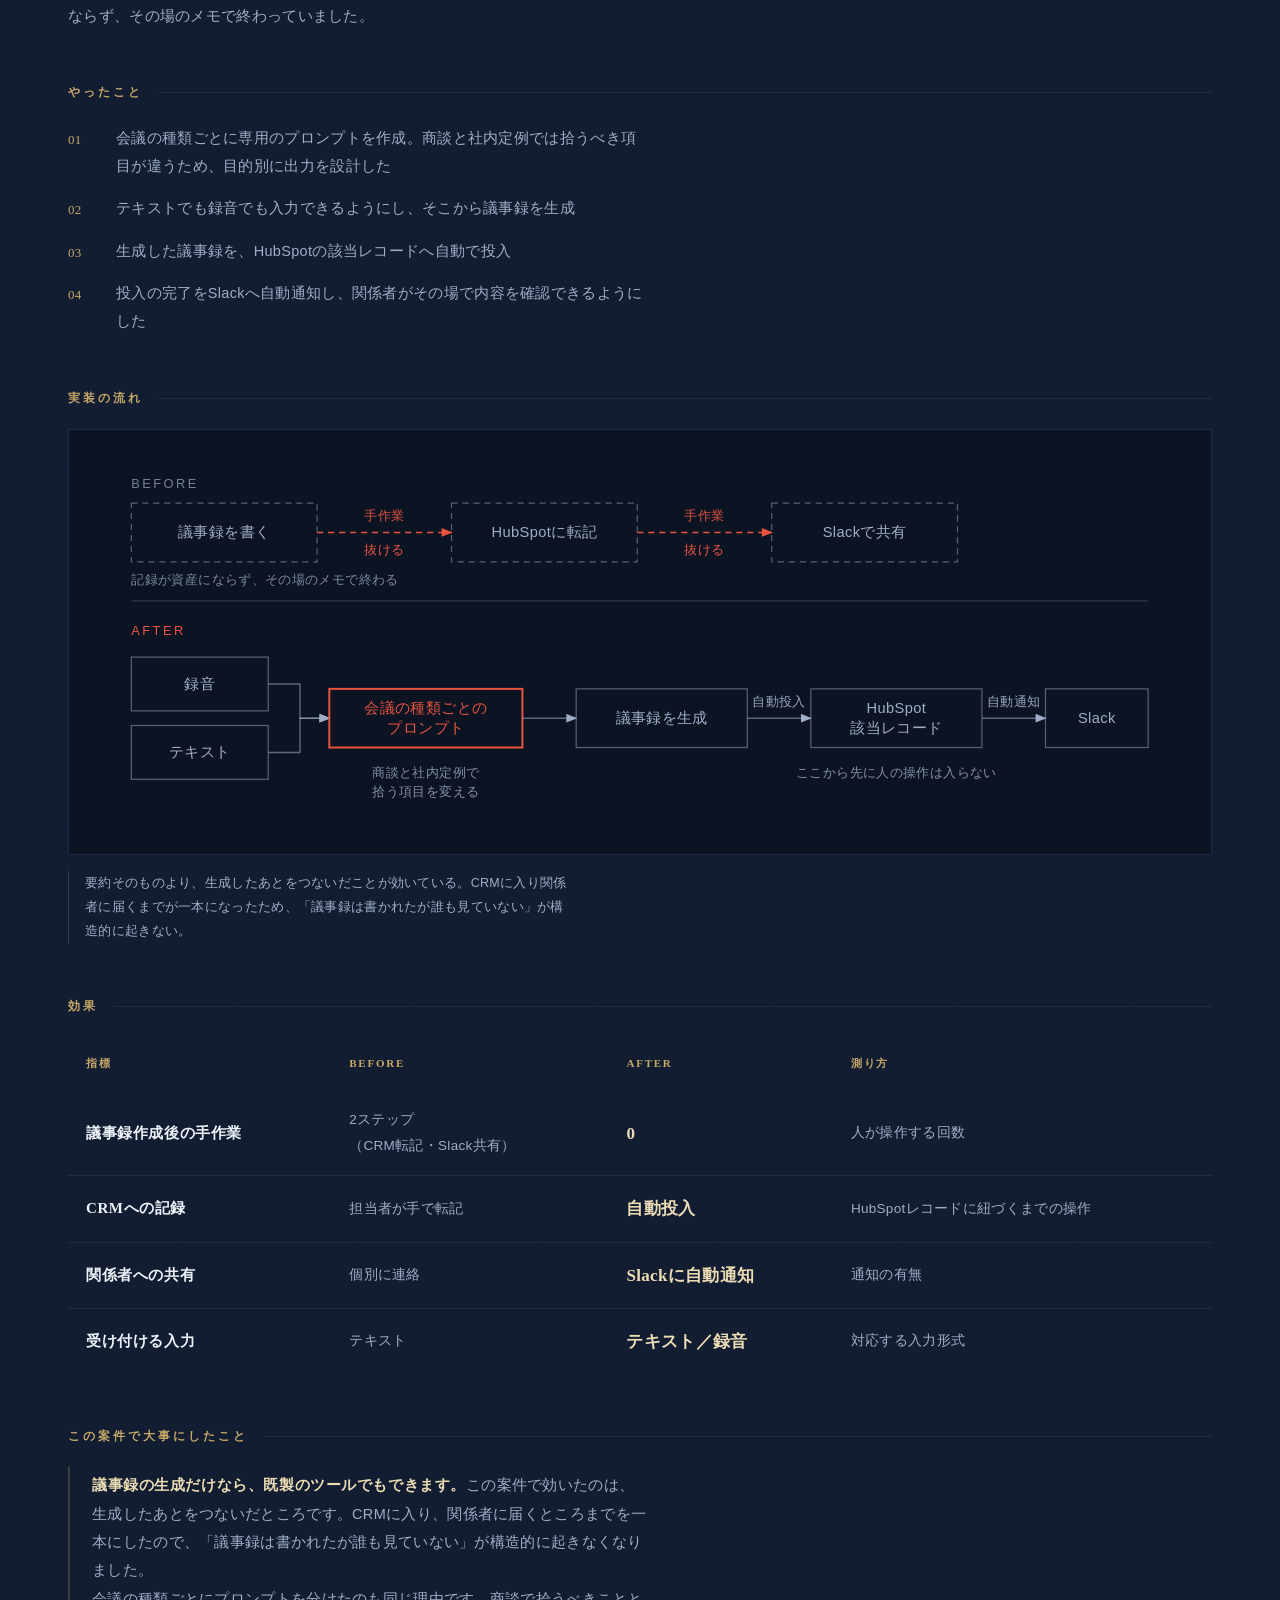
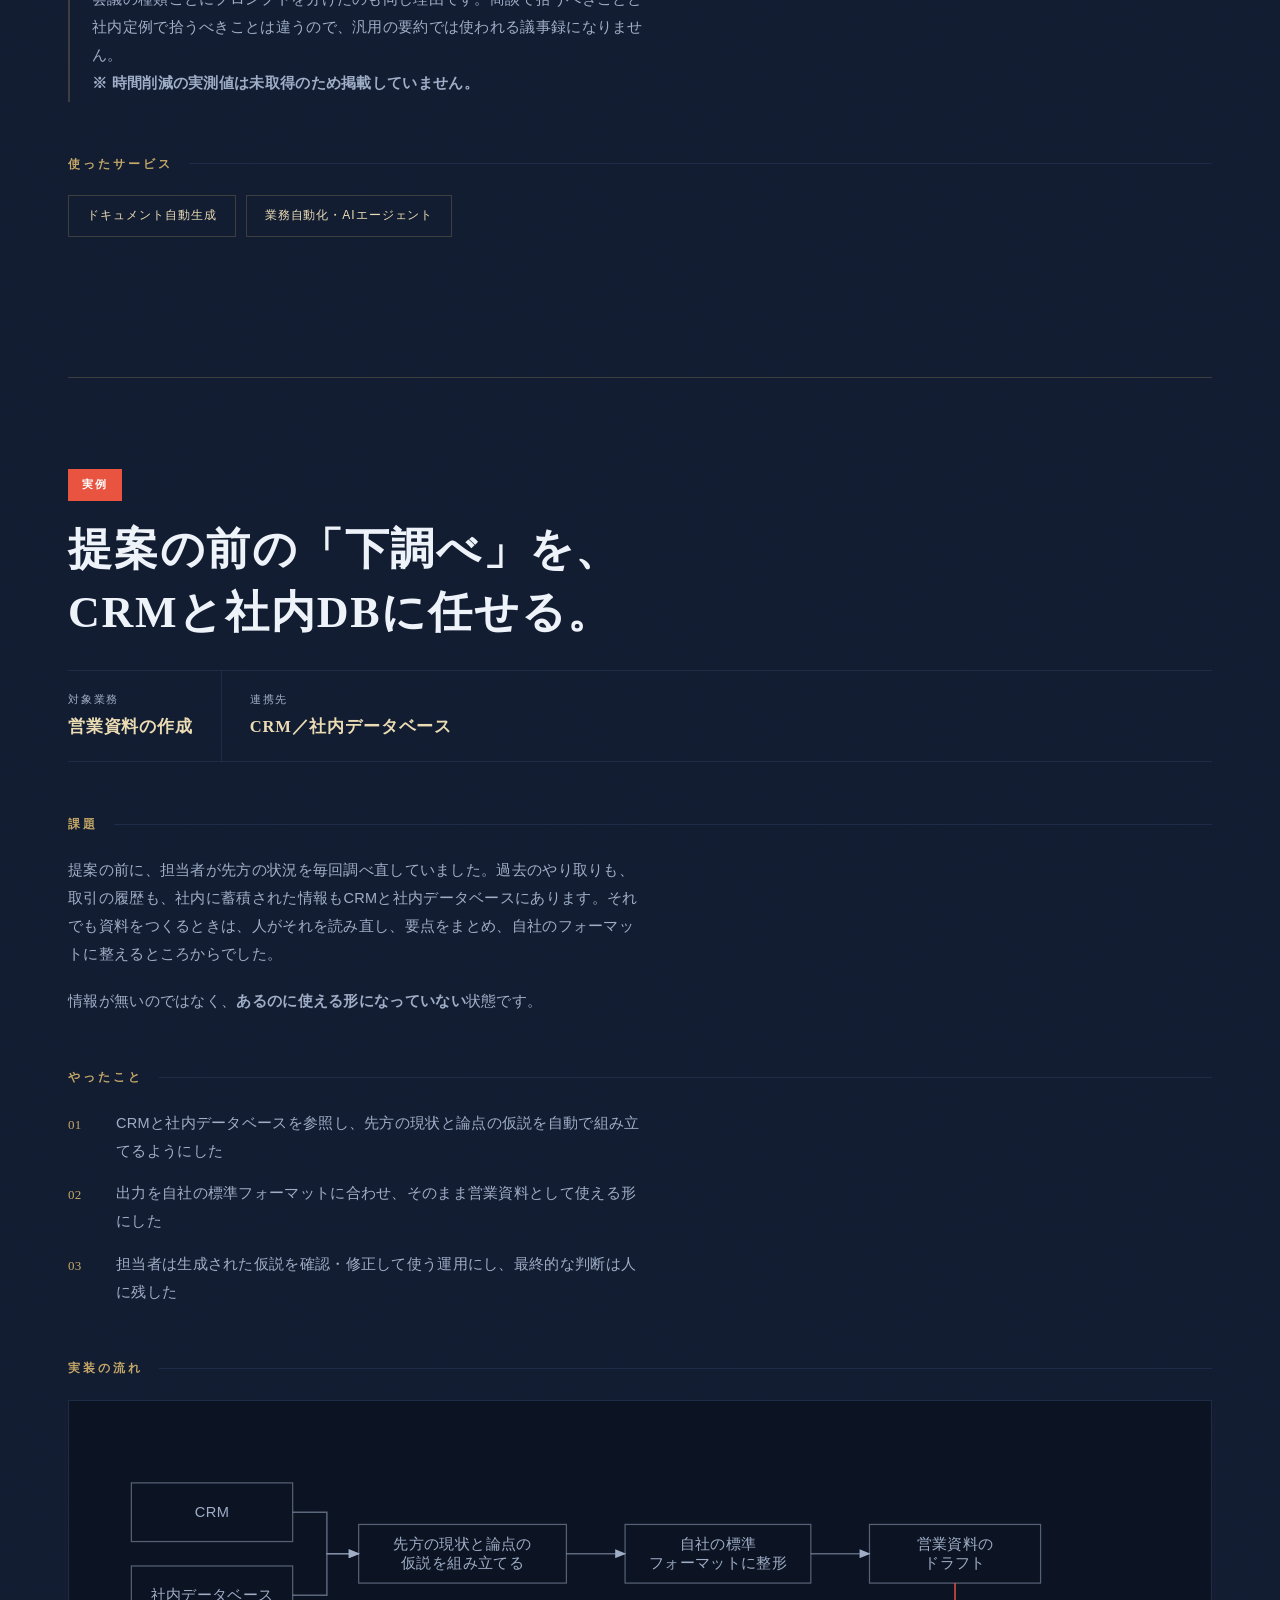
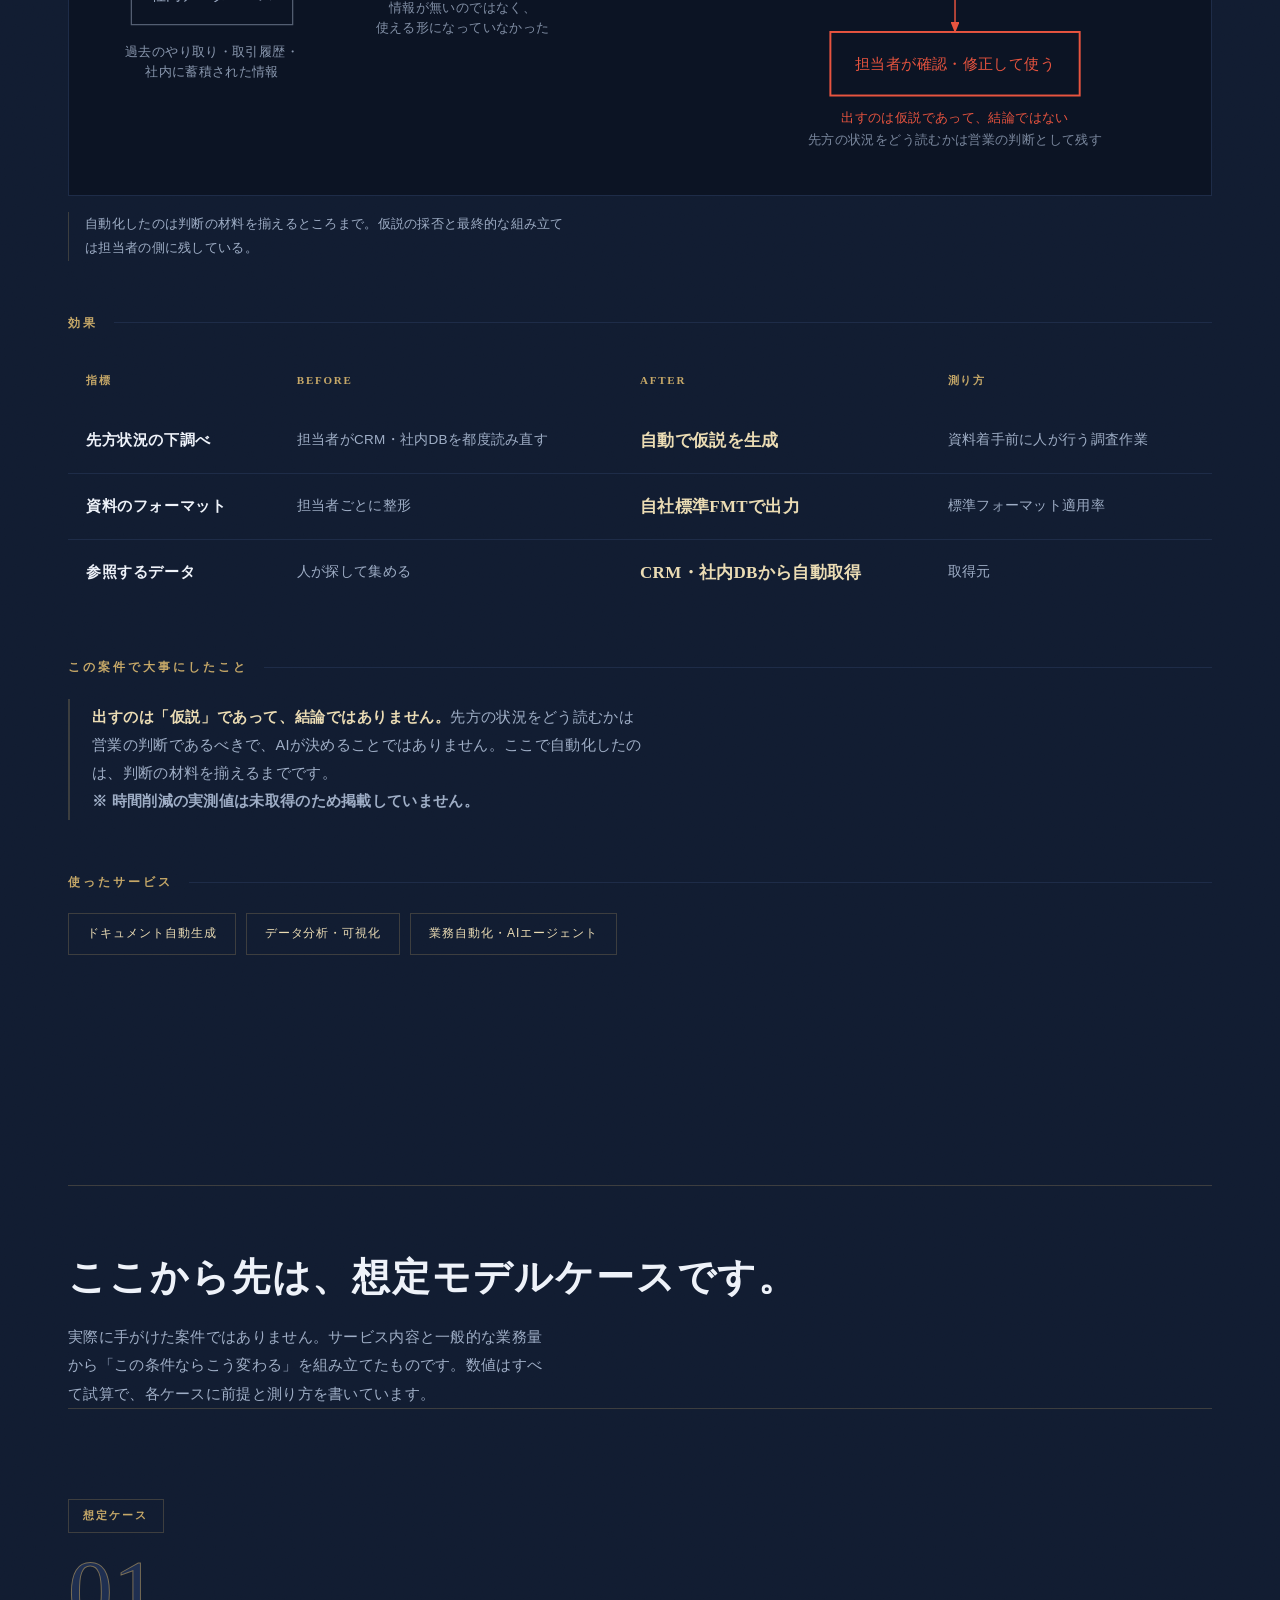
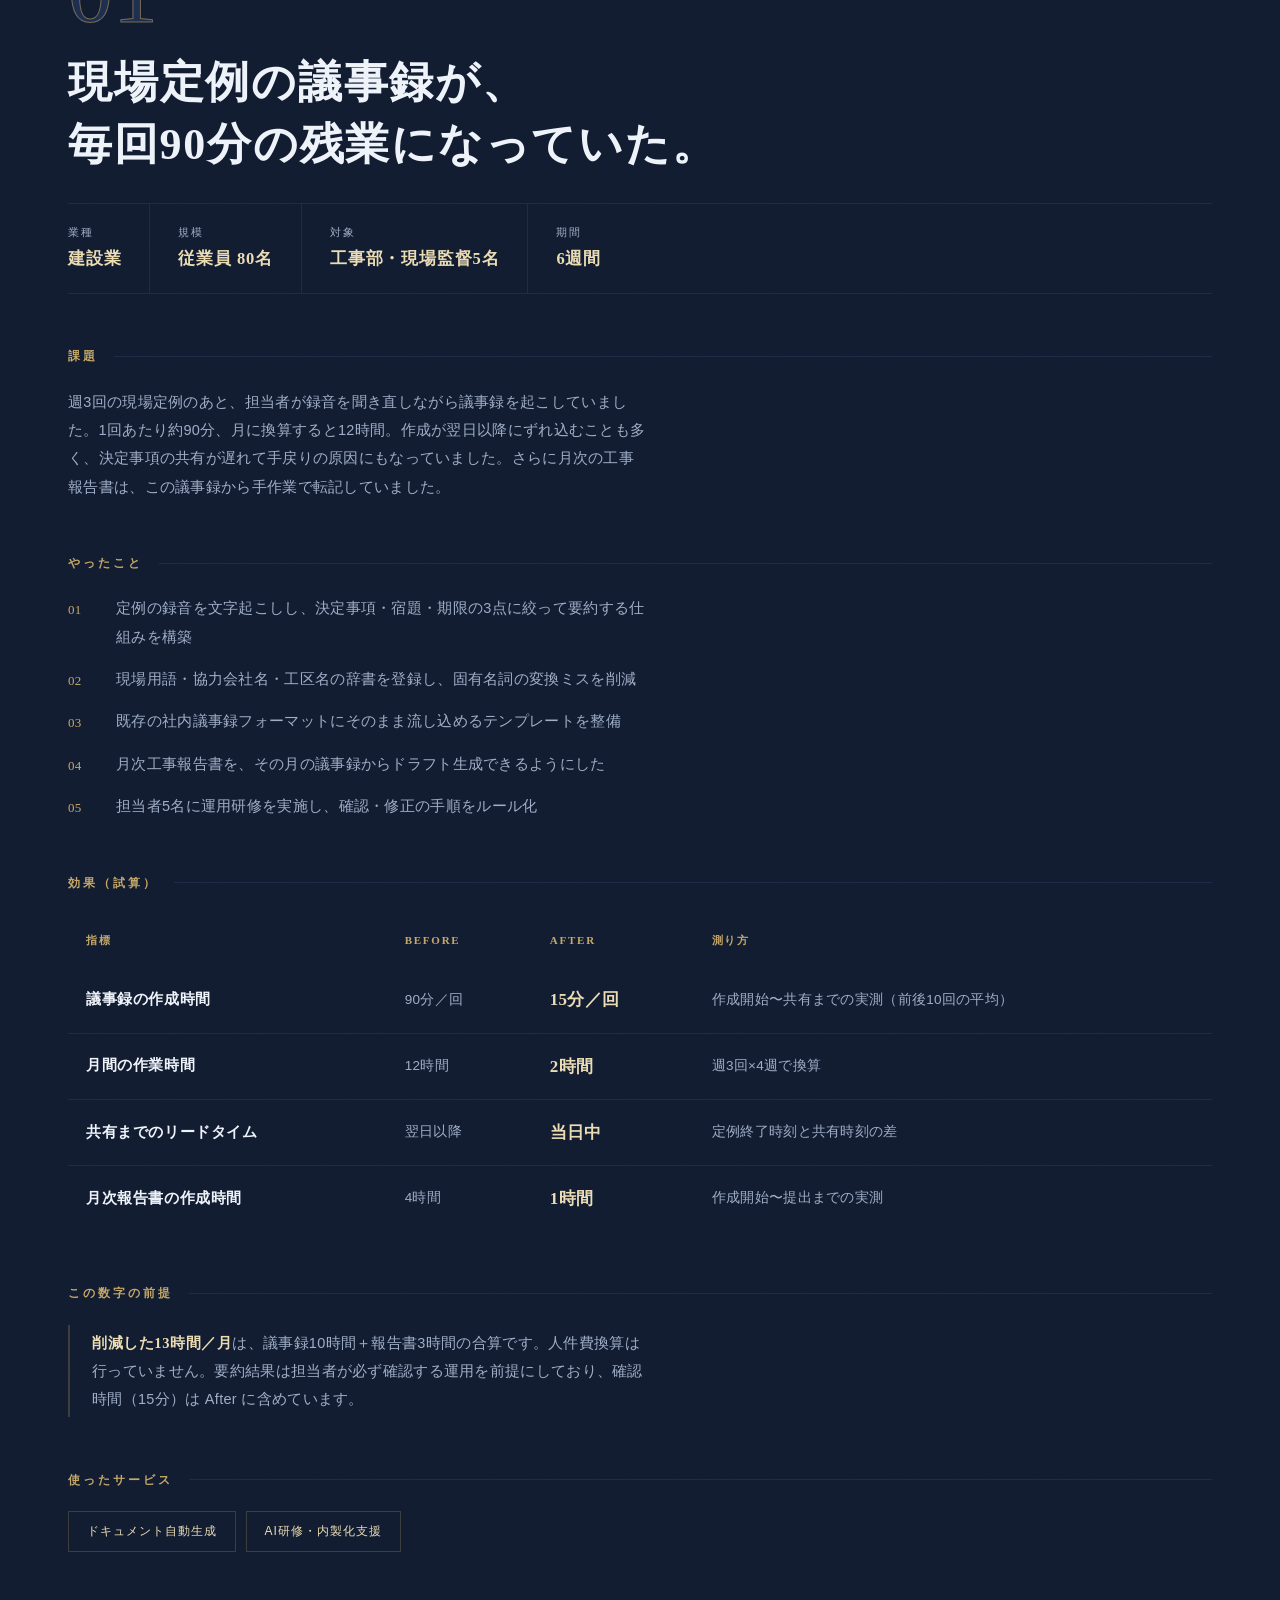
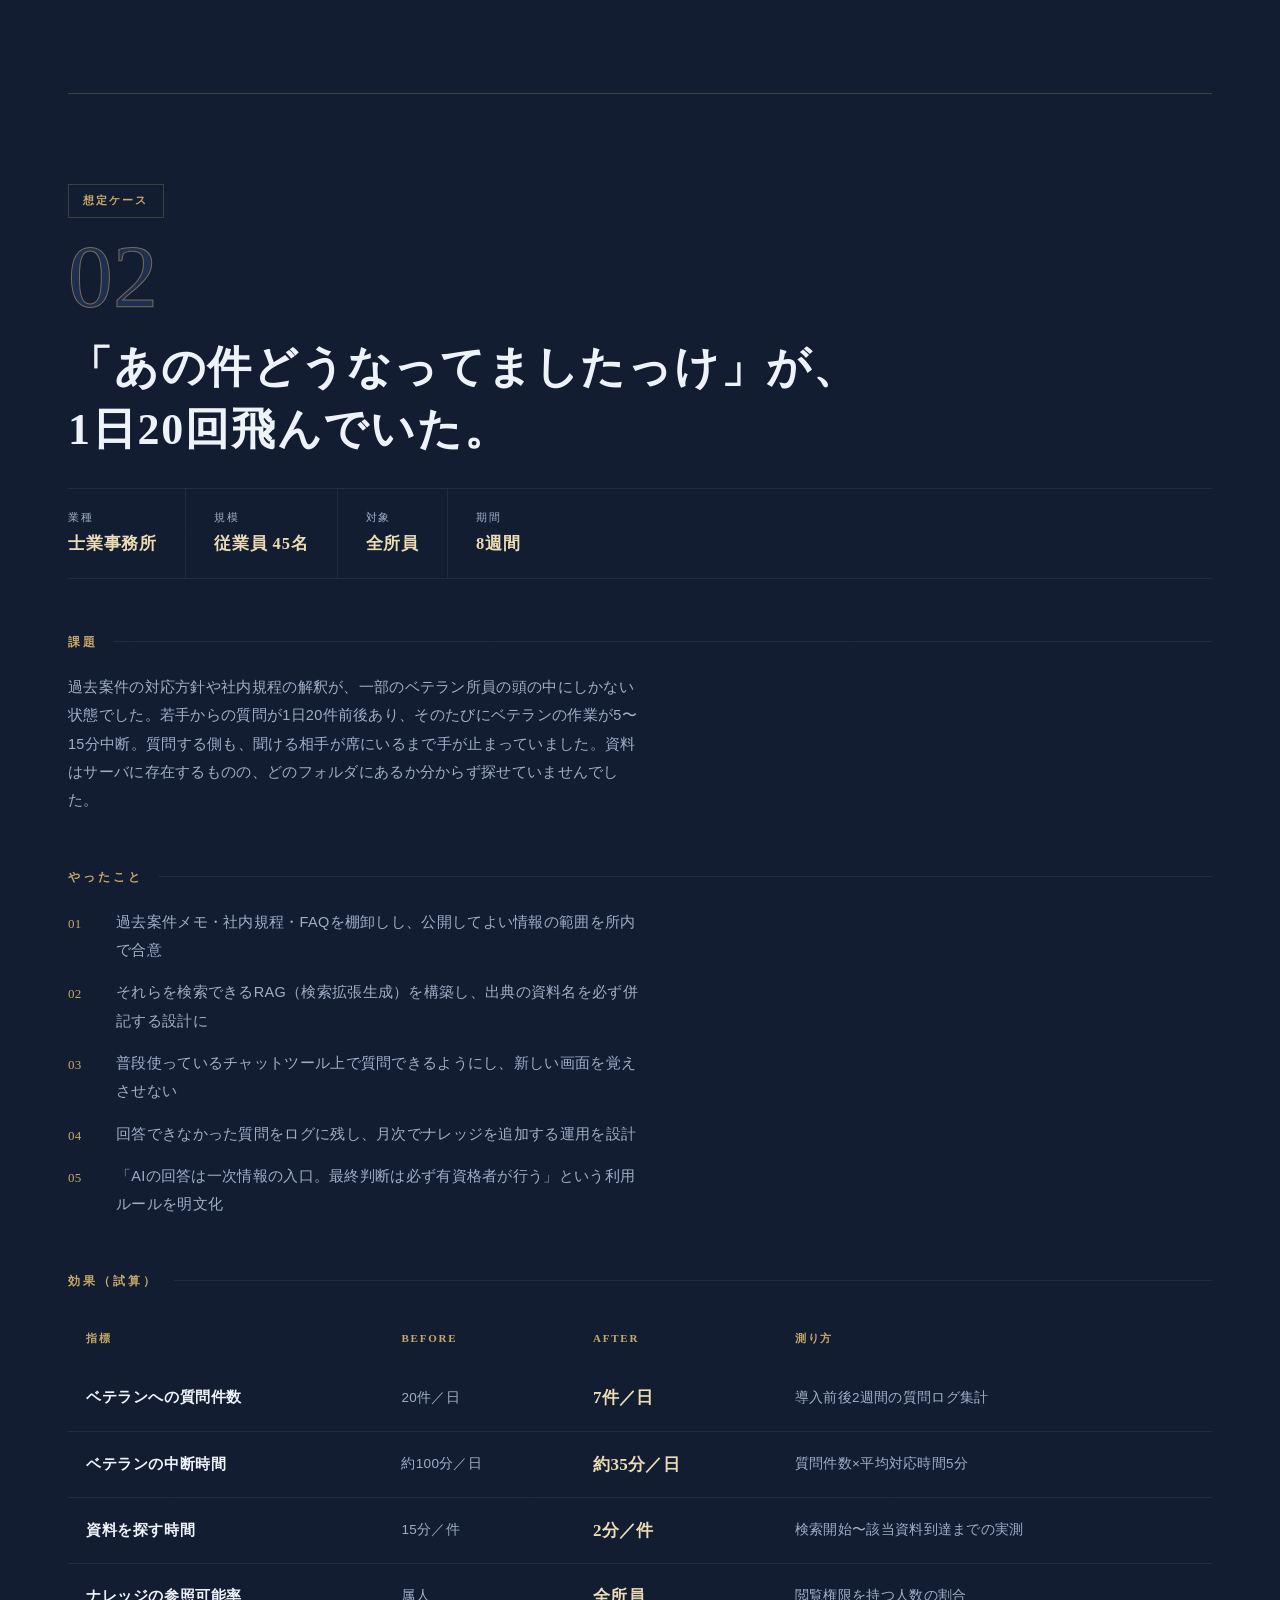
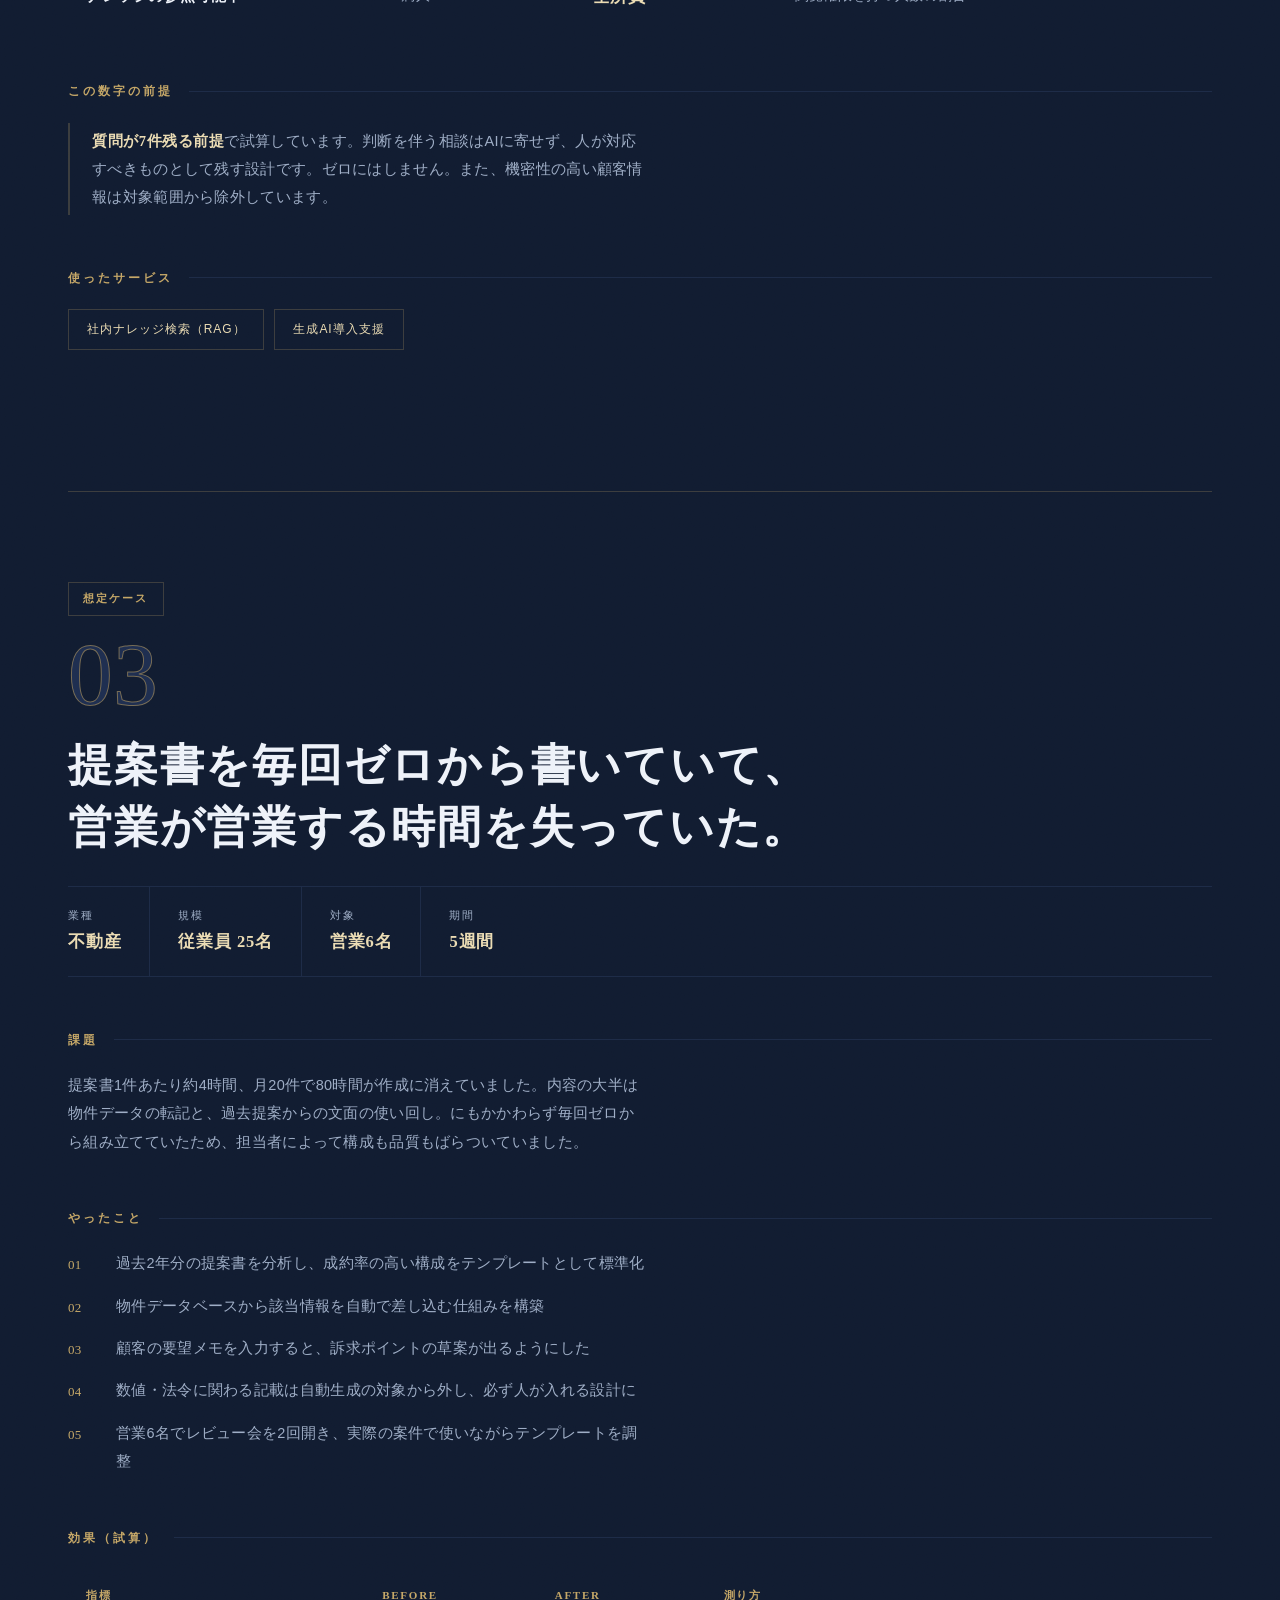
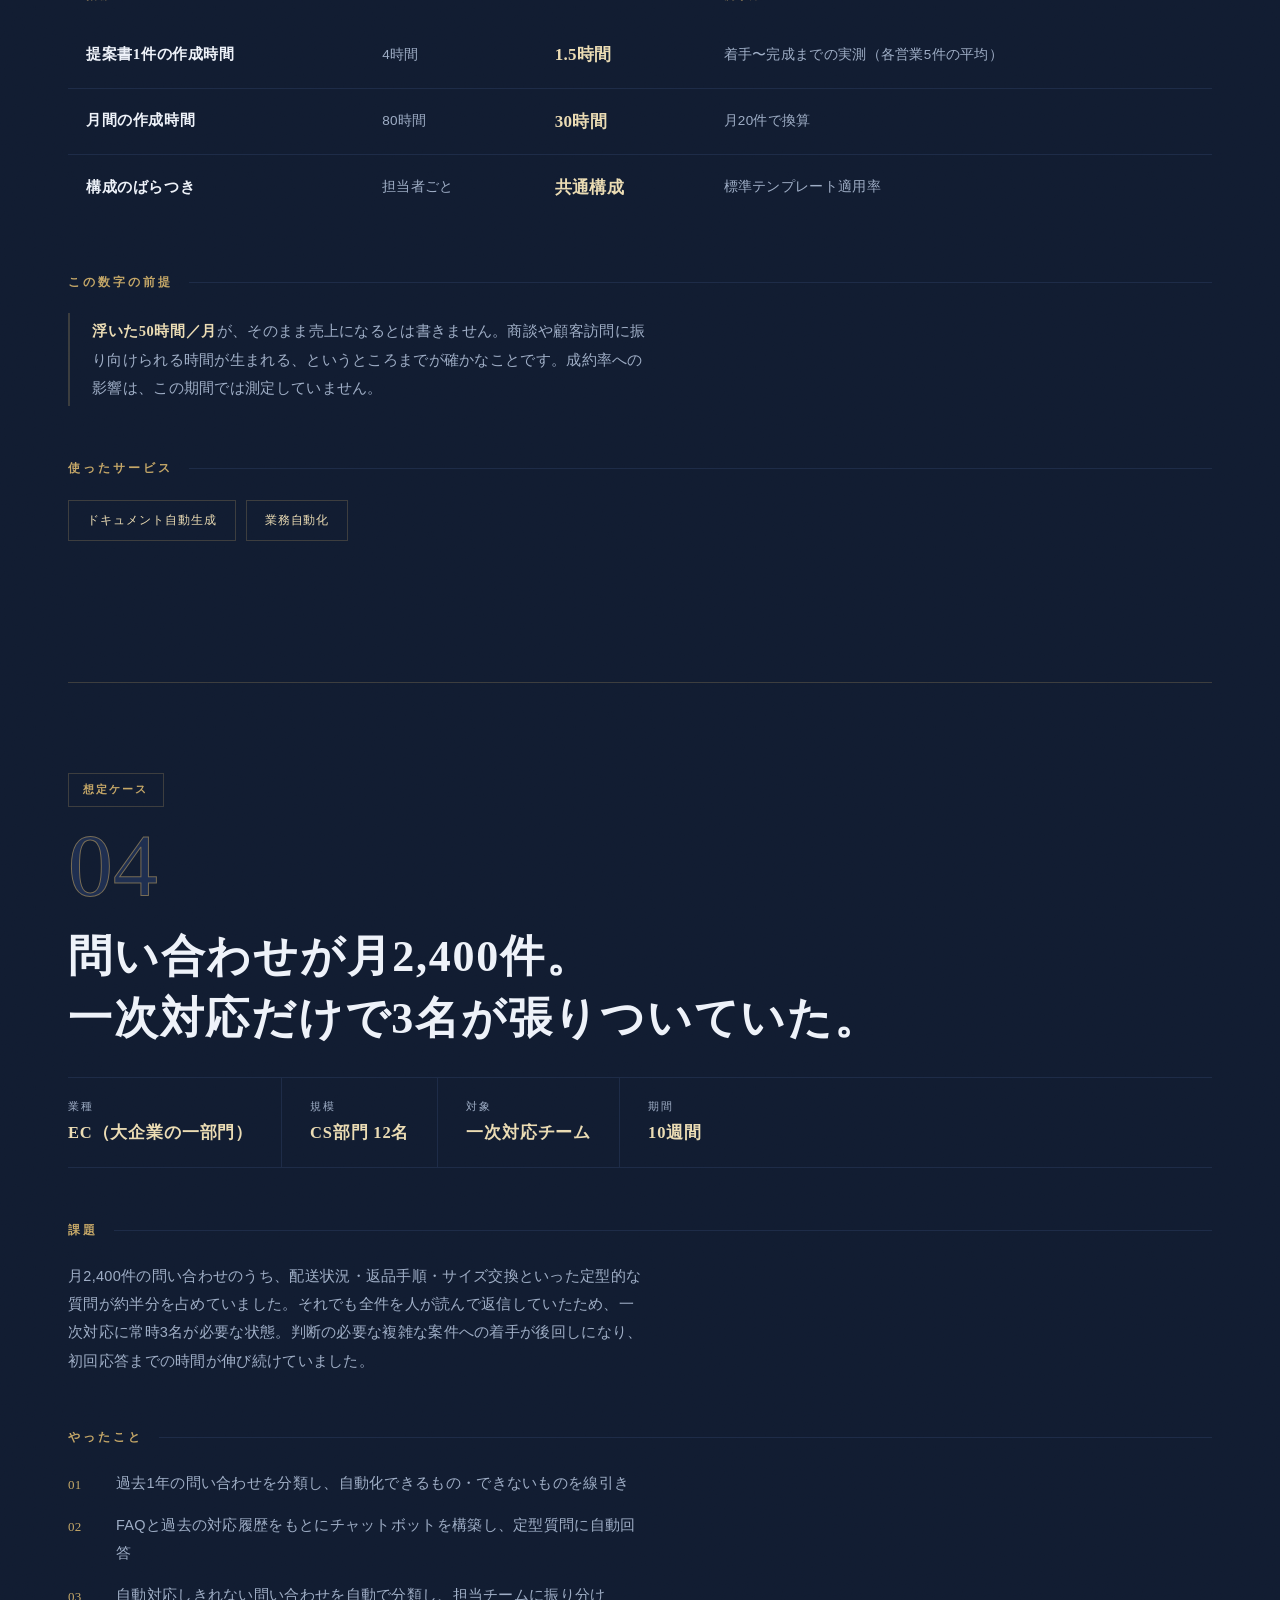
==== commit 0662a5c4: "Webサイト: 実例を3件に増やし、実装の流れを図で示す 追加した実例: - 議事録生成からCRM投入・Slack通知まで（kikitori）。会議の種類ごとに   プロンプトを用意し、テキスト／録音" ====
--- a/website/cases.html
+++ b/website/cases.html
@@ -4,14 +4,14 @@
 <meta charset="UTF-8">
 <meta name="viewport" content="width=device-width, initial-scale=1.0">
 <title>改善例 — Kaizen AI</title>
-<meta name="description" content="用地DD判定の自動化（実例）と、4つの想定モデルケース。課題・施策・効果と、その測り方まで記載しています。">
+<meta name="description" content="実際に手がけた3件（用地DD判定の自動化／議事録のCRM連携／営業資料の自動生成）と、4つの想定モデルケース。課題・施策・効果と、その測り方まで記載しています。">
 <meta name="theme-color" content="#080D18">
 <meta name="robots" content="index, follow">
 <meta property="og:type" content="article">
 <meta property="og:locale" content="ja_JP">
 <meta property="og:site_name" content="Kaizen AI">
 <meta property="og:title" content="改善例 — Kaizen AI">
-<meta property="og:description" content="用地DD判定の自動化（実例）と、4つの想定モデルケース。課題・施策・効果と、その測り方まで記載しています。">
+<meta property="og:description" content="実際に手がけた3件（用地DD判定の自動化／議事録のCRM連携／営業資料の自動生成）と、4つの想定モデルケース。課題・施策・効果と、その測り方まで記載しています。">
 <meta name="twitter:card" content="summary">
 <link rel="stylesheet" href="assets/style.css">
 </head>
@@ -47,7 +47,7 @@
   <div class="wrap">
     <div class="crumb"><a href="index.html">Top</a><span>/</span>Cases</div>
     <h1>改善例</h1>
-    <p class="sub">実際に手がけた案件を1件、想定モデルケースを4件掲載しています。課題・実際にやったこと・効果と、その<strong>測り方</strong>まで書いています。</p>
+    <p class="sub">実際に手がけた案件を3件、想定モデルケースを4件掲載しています。課題・実際にやったこと・効果と、その<strong>測り方</strong>まで書いています。</p>
   </div>
 </div>
 
@@ -56,7 +56,7 @@
   <div class="wrap">
     <div class="disclaimer">
       <span class="mark">Notice</span>
-      <div><b>実例と想定ケースを分けて掲載しています。</b>最初の1件は実際に手がけた案件です。それ以降の4件は、サービス内容と一般的な業務量から組み立てた<strong>想定モデルケース</strong>で、数値は「この条件ならこう変わる」という試算です。どちらも成果を保証するものではなく、実際の効果は業務の内容・データの整備状況・現場の運用体制によって変わります。</div>
+      <div><b>実例と想定ケースを分けて掲載しています。</b>最初の3件は実際に手がけた案件です。それ以降の4件は、サービス内容と一般的な業務量から組み立てた<strong>想定モデルケース</strong>で、数値は「この条件ならこう変わる」という試算です。どちらも成果を保証するものではなく、実際の効果は業務の内容・データの整備状況・現場の運用体制によって変わります。</div>
     </div>
   </div>
 </section>
@@ -66,6 +66,8 @@
   <div class="wrap">
     <div class="toc">
       <a href="#case-dd"><div class="n">実例</div><div class="t">用地DD判定の自動化（不動産開発）</div></a>
+      <a href="#case-minutes"><div class="n">実例</div><div class="t">議事録生成からCRM投入・通知まで</div></a>
+      <a href="#case-sales"><div class="n">実例</div><div class="t">営業資料の自動生成</div></a>
       <a href="#case-01"><div class="n">Case 01</div><div class="t">現場定例の議事録・報告書づくり</div></a>
       <a href="#case-02"><div class="n">Case 02</div><div class="t">ベテランへの質問待ちで止まる仕事</div></a>
       <a href="#case-03"><div class="n">Case 03</div><div class="t">提案書を毎回ゼロから書く</div></a>
@@ -103,6 +105,77 @@
           <li>自動判定できない項目は、その座標で直接開ける確認リンクを自動生成。人が見るべきものは人が見る形で残した</li>
           <li>出力は既存のExcelフォーマットのまま（3タブ構成）。現場の作業手順は変えず、埋まり方だけを変えた</li>
         </ol>
+      </div>
+
+      <div class="case-block">
+        <h3>実装の流れ</h3>
+        <figure class="case-fig">
+          <div class="fig-wrap">
+            <svg viewBox="0 0 880 352" role="img" aria-label="住所からの地図検索では代表点に最大716mのズレが出るのに対し、案件の緯度経度を起点にすると不動産情報ライブラリのAPIからDD9項目と許認可5法令が自動で埋まり、残りは座標入りリンクで人が確認したうえで、すべてが既存のExcel3タブに集約される流れを示した図">
+              <defs>
+              <marker id="d1a" viewBox="0 0 10 8" refX="9" refY="4" markerWidth="8" markerHeight="6" orient="auto-start-reverse">
+                <polygon points="0,0 10,4 0,8" fill="currentColor"/>
+              </marker>
+              <marker id="d1s" viewBox="0 0 10 8" refX="9" refY="4" markerWidth="8" markerHeight="6" orient="auto-start-reverse">
+                <polygon points="0,0 10,4 0,8" fill="#E8543F"/>
+              </marker>
+            </defs>
+        
+              <text x="24" y="20" font-size="10.5" fill="currentColor" opacity=".7" letter-spacing="2">BEFORE</text>
+              <rect x="24" y="32" width="108" height="44" fill="none" stroke="currentColor" stroke-opacity=".5" stroke-width="1" stroke-dasharray="5 4"/>
+              <text x="78" y="58" text-anchor="middle" font-size="12" fill="currentColor">住所</text>
+              <path d="M132,54 H196" fill="none" stroke="currentColor" stroke-opacity=".55" stroke-width="1.2" marker-end="url(#d1a)"/>
+              <text x="164" y="46" text-anchor="middle" font-size="10.5" fill="currentColor" opacity=".95">地図で検索</text>
+              <rect x="196" y="32" width="124" height="44" fill="none" stroke="currentColor" stroke-opacity=".5" stroke-width="1" stroke-dasharray="5 4"/>
+              <text x="258" y="58" text-anchor="middle" font-size="12" fill="currentColor">地図の中心点</text>
+              <path d="M320,54 H396" fill="none" stroke="#E8543F" stroke-width="1.2" stroke-dasharray="5 4" marker-end="url(#d1s)"/>
+              <text x="404" y="50" font-size="12" fill="#E8543F">最大716mのズレ</text>
+              <text x="404" y="68" font-size="10.5" fill="currentColor" opacity=".75">用途地域・農地は筆単位で変わるため、判定そのものを誤らせる</text>
+        
+              <line x1="24" y1="100" x2="856" y2="100" stroke="currentColor" stroke-opacity=".22"/>
+              <text x="24" y="128" font-size="10.5" fill="#E8543F" letter-spacing="2">AFTER</text>
+        
+              <rect x="24" y="200" width="112" height="52" fill="none" stroke="#E8543F" stroke-width="1.6"/>
+              <text x="80" y="222" text-anchor="middle" font-size="12" fill="#E8543F">案件の</text>
+              <text x="80" y="238" text-anchor="middle" font-size="12" fill="#E8543F">緯度経度</text>
+              <path d="M136,226 H164 V182 H190" fill="none" stroke="#E8543F" stroke-width="1.2" marker-end="url(#d1s)"/>
+              <text x="176" y="170" text-anchor="middle" font-size="10.5" fill="#E8543F" opacity=".95">座標を渡す</text>
+              <path d="M136,226 H164 V300 H190" fill="none" stroke="#E8543F" stroke-width="1.2" marker-end="url(#d1s)"/>
+        
+              <rect x="190" y="154" width="180" height="56" fill="none" stroke="currentColor" stroke-opacity=".5" stroke-width="1"/>
+              <text x="280" y="178" text-anchor="middle" font-size="12" fill="currentColor">不動産情報ライブラリ</text>
+              <text x="280" y="194" text-anchor="middle" font-size="12" fill="currentColor">（国土交通省）API</text>
+              <rect x="190" y="272" width="180" height="56" fill="none" stroke="currentColor" stroke-opacity=".5" stroke-width="1"/>
+              <text x="280" y="296" text-anchor="middle" font-size="12" fill="currentColor">座標入り確認リンクを</text>
+              <text x="280" y="312" text-anchor="middle" font-size="12" fill="currentColor">自動生成</text>
+        
+              <path d="M370,182 H400 V162 H426" fill="none" stroke="currentColor" stroke-opacity=".55" stroke-width="1.2" marker-end="url(#d1a)"/>
+              <text x="400" y="150" text-anchor="middle" font-size="10.5" fill="currentColor" opacity=".95">該当判定</text>
+              <path d="M370,182 H400 V236 H426" fill="none" stroke="currentColor" stroke-opacity=".55" stroke-width="1.2" marker-end="url(#d1a)"/>
+              <text x="400" y="210" text-anchor="middle" font-size="10.5" fill="currentColor" opacity=".95">防災4レイヤ</text>
+              <path d="M370,300 H400 V310 H426" fill="none" stroke="currentColor" stroke-opacity=".55" stroke-width="1.2" marker-end="url(#d1a)"/>
+        
+              <rect x="426" y="138" width="172" height="48" fill="none" stroke="currentColor" stroke-opacity=".5" stroke-width="1"/>
+              <text x="512" y="166" text-anchor="middle" font-size="12" fill="currentColor">DD 9項目を自動入力</text>
+              <rect x="426" y="212" width="172" height="48" fill="none" stroke="currentColor" stroke-opacity=".5" stroke-width="1"/>
+              <text x="512" y="232" text-anchor="middle" font-size="12" fill="currentColor">許認可39法令のうち</text>
+              <text x="512" y="248" text-anchor="middle" font-size="12" fill="currentColor">5法令に「要」が立つ</text>
+              <rect x="426" y="286" width="172" height="48" fill="none" stroke="currentColor" stroke-opacity=".5" stroke-width="1"/>
+              <text x="512" y="314" text-anchor="middle" font-size="12" fill="currentColor">残り9項目は人が確認</text>
+        
+              <path d="M598,162 H630 V226 H654" fill="none" stroke="currentColor" stroke-opacity=".55" stroke-width="1.2" marker-end="url(#d1a)"/>
+              <path d="M598,236 H630 V226 H654" fill="none" stroke="currentColor" stroke-opacity=".55" stroke-width="1.2" marker-end="url(#d1a)"/>
+              <path d="M598,310 H630 V226 H654" fill="none" stroke="currentColor" stroke-opacity=".55" stroke-width="1.2" marker-end="url(#d1a)"/>
+        
+              <rect x="654" y="174" width="182" height="104" fill="none" stroke="currentColor" stroke-opacity=".5" stroke-width="1"/>
+              <text x="745" y="214" text-anchor="middle" font-size="12" fill="currentColor">既存の Excel（3タブ）</text>
+              <text x="745" y="230" text-anchor="middle" font-size="12" fill="currentColor">許認可事前確認 / 39法令 /</text>
+              <text x="745" y="246" text-anchor="middle" font-size="12" fill="currentColor">輸送確認</text>
+              <text x="745" y="298" text-anchor="middle" font-size="10.5" fill="currentColor" opacity=".75">現場の帳票フォーマットは変えない</text>
+            </svg>
+          </div>
+          <figcaption>起点を住所から緯度経度に変えたうえで、1つの座標を判定・リンク生成の両方に渡している。自動判定は7レイヤ、人が確認する項目には同じ座標で開けるリンクを用意し、出力先は既存のExcelのままにした。</figcaption>
+        </figure>
       </div>
 
       <div class="case-block">
@@ -131,6 +204,220 @@
       </div>
     </article>
 
+    <!-- ---------- 実例：議事録からCRM投入・通知まで ---------- -->
+    <article class="case" id="case-minutes">
+      <span class="case-badge real">実例</span>
+      <h2>議事録を書いても、<br>CRMには入っていなかった。</h2>
+      <div class="case-meta">
+        <div class="m"><div class="k">顧客</div><div class="v">kikitori</div></div>
+        <div class="m"><div class="k">対象業務</div><div class="v">商談・会議の議事録</div></div>
+        <div class="m"><div class="k">連携先</div><div class="v">HubSpot（CRM）／Slack</div></div>
+      </div>
+
+      <div class="case-block">
+        <h3>課題</h3>
+        <p>商談や会議のあと、担当者は3つの作業をしていました。議事録を書く。HubSpotの該当レコードに転記する。関係者にSlackで共有する。この3つが別々の手作業で、それぞれのタイミングで抜けます。</p>
+        <p style="margin-top:18px">問題は書く負担そのものより、<strong>書いたあとが続かないこと</strong>でした。議事録はあるのにCRMには残っていない。CRMに入れても関係者が気づいていない。記録が資産にならず、その場のメモで終わっていました。</p>
+      </div>
+
+      <div class="case-block">
+        <h3>やったこと</h3>
+        <ol class="case-steps">
+          <li>会議の種類ごとに専用のプロンプトを作成。商談と社内定例では拾うべき項目が違うため、目的別に出力を設計した</li>
+          <li>テキストでも録音でも入力できるようにし、そこから議事録を生成</li>
+          <li>生成した議事録を、HubSpotの該当レコードへ自動で投入</li>
+          <li>投入の完了をSlackへ自動通知し、関係者がその場で内容を確認できるようにした</li>
+        </ol>
+      </div>
+
+      <div class="case-block">
+        <h3>実装の流れ</h3>
+        <figure class="case-fig">
+          <div class="fig-wrap">
+            <svg viewBox="0 0 880 292" role="img" aria-label="以前は議事録を書いたあとCRMへの転記とSlackでの共有が別々の手作業で、どちらも抜けていた。自動化後は録音またはテキストを入力すると会議種別ごとのプロンプトで議事録が生成され、HubSpotへの投入とSlack通知まで人の操作なしでつながる流れを示した図">
+              <defs>
+              <marker id="d2a" viewBox="0 0 10 8" refX="9" refY="4" markerWidth="8" markerHeight="6" orient="auto-start-reverse">
+                <polygon points="0,0 10,4 0,8" fill="currentColor"/>
+              </marker>
+              <marker id="d2s" viewBox="0 0 10 8" refX="9" refY="4" markerWidth="8" markerHeight="6" orient="auto-start-reverse">
+                <polygon points="0,0 10,4 0,8" fill="#E8543F"/>
+              </marker>
+            </defs>
+        
+              <text x="24" y="20" font-size="10.5" fill="currentColor" opacity=".7" letter-spacing="2">BEFORE</text>
+              <rect x="24" y="32" width="152" height="48" fill="none" stroke="currentColor" stroke-opacity=".5" stroke-width="1" stroke-dasharray="5 4"/>
+              <text x="100" y="60" text-anchor="middle" font-size="12" fill="currentColor">議事録を書く</text>
+              <path d="M176,56 H286" fill="none" stroke="#E8543F" stroke-width="1.2" stroke-dasharray="5 4" marker-end="url(#d2s)"/>
+              <text x="231" y="46" text-anchor="middle" font-size="10.5" fill="#E8543F" opacity=".95">手作業</text>
+              <text x="231" y="74" text-anchor="middle" font-size="10.5" fill="#E8543F">抜ける</text>
+              <rect x="286" y="32" width="152" height="48" fill="none" stroke="currentColor" stroke-opacity=".5" stroke-width="1" stroke-dasharray="5 4"/>
+              <text x="362" y="60" text-anchor="middle" font-size="12" fill="currentColor">HubSpotに転記</text>
+              <path d="M438,56 H548" fill="none" stroke="#E8543F" stroke-width="1.2" stroke-dasharray="5 4" marker-end="url(#d2s)"/>
+              <text x="493" y="46" text-anchor="middle" font-size="10.5" fill="#E8543F" opacity=".95">手作業</text>
+              <text x="493" y="74" text-anchor="middle" font-size="10.5" fill="#E8543F">抜ける</text>
+              <rect x="548" y="32" width="152" height="48" fill="none" stroke="currentColor" stroke-opacity=".5" stroke-width="1" stroke-dasharray="5 4"/>
+              <text x="624" y="60" text-anchor="middle" font-size="12" fill="currentColor">Slackで共有</text>
+              <text x="24" y="98" font-size="10.5" fill="currentColor" opacity=".75">記録が資産にならず、その場のメモで終わる</text>
+        
+              <line x1="24" y1="112" x2="856" y2="112" stroke="currentColor" stroke-opacity=".22"/>
+              <text x="24" y="140" font-size="10.5" fill="#E8543F" letter-spacing="2">AFTER</text>
+        
+              <rect x="24" y="158" width="112" height="44" fill="none" stroke="currentColor" stroke-opacity=".5" stroke-width="1"/>
+              <text x="80" y="184" text-anchor="middle" font-size="12" fill="currentColor">録音</text>
+              <rect x="24" y="214" width="112" height="44" fill="none" stroke="currentColor" stroke-opacity=".5" stroke-width="1"/>
+              <text x="80" y="240" text-anchor="middle" font-size="12" fill="currentColor">テキスト</text>
+              <path d="M136,180 H162 V208 H186" fill="none" stroke="currentColor" stroke-opacity=".55" stroke-width="1.2" marker-end="url(#d2a)"/>
+              <path d="M136,236 H162 V208 H186" fill="none" stroke="currentColor" stroke-opacity=".55" stroke-width="1.2" marker-end="url(#d2a)"/>
+        
+              <rect x="186" y="184" width="158" height="48" fill="none" stroke="#E8543F" stroke-width="1.6"/>
+              <text x="265" y="204" text-anchor="middle" font-size="12" fill="#E8543F">会議の種類ごとの</text>
+              <text x="265" y="220" text-anchor="middle" font-size="12" fill="#E8543F">プロンプト</text>
+              <path d="M344,208 H388" fill="none" stroke="currentColor" stroke-opacity=".55" stroke-width="1.2" marker-end="url(#d2a)"/>
+              <rect x="388" y="184" width="140" height="48" fill="none" stroke="currentColor" stroke-opacity=".5" stroke-width="1"/>
+              <text x="458" y="212" text-anchor="middle" font-size="12" fill="currentColor">議事録を生成</text>
+              <path d="M528,208 H580" fill="none" stroke="currentColor" stroke-opacity=".55" stroke-width="1.2" marker-end="url(#d2a)"/>
+              <text x="554" y="198" text-anchor="middle" font-size="10.5" fill="currentColor" opacity=".95">自動投入</text>
+              <rect x="580" y="184" width="140" height="48" fill="none" stroke="currentColor" stroke-opacity=".5" stroke-width="1"/>
+              <text x="650" y="204" text-anchor="middle" font-size="12" fill="currentColor">HubSpot</text>
+              <text x="650" y="220" text-anchor="middle" font-size="12" fill="currentColor">該当レコード</text>
+              <path d="M720,208 H772" fill="none" stroke="currentColor" stroke-opacity=".55" stroke-width="1.2" marker-end="url(#d2a)"/>
+              <text x="746" y="198" text-anchor="middle" font-size="10.5" fill="currentColor" opacity=".95">自動通知</text>
+              <rect x="772" y="184" width="84" height="48" fill="none" stroke="currentColor" stroke-opacity=".5" stroke-width="1"/>
+              <text x="814" y="212" text-anchor="middle" font-size="12" fill="currentColor">Slack</text>
+        
+              <text x="265" y="256" text-anchor="middle" font-size="10.5" fill="currentColor" opacity=".8">商談と社内定例で</text>
+              <text x="265" y="272" text-anchor="middle" font-size="10.5" fill="currentColor" opacity=".8">拾う項目を変える</text>
+              <text x="650" y="256" text-anchor="middle" font-size="10.5" fill="currentColor" opacity=".8">ここから先に人の操作は入らない</text>
+            </svg>
+          </div>
+          <figcaption>要約そのものより、生成したあとをつないだことが効いている。CRMに入り関係者に届くまでが一本になったため、「議事録は書かれたが誰も見ていない」が構造的に起きない。</figcaption>
+        </figure>
+      </div>
+
+      <div class="case-block">
+        <h3>効果</h3>
+        <div class="case-table">
+          <table>
+            <thead><tr><th>指標</th><th>Before</th><th>After</th><th>測り方</th></tr></thead>
+            <tbody>
+              <tr><td>議事録作成後の手作業</td><td class="before">2ステップ<br>（CRM転記・Slack共有）</td><td class="after">0</td><td>人が操作する回数</td></tr>
+              <tr><td>CRMへの記録</td><td class="before">担当者が手で転記</td><td class="after">自動投入</td><td>HubSpotレコードに紐づくまでの操作</td></tr>
+              <tr><td>関係者への共有</td><td class="before">個別に連絡</td><td class="after">Slackに自動通知</td><td>通知の有無</td></tr>
+              <tr><td>受け付ける入力</td><td class="before">テキスト</td><td class="after">テキスト／録音</td><td>対応する入力形式</td></tr>
+            </tbody>
+          </table>
+        </div>
+      </div>
+
+      <div class="case-block">
+        <h3>この案件で大事にしたこと</h3>
+        <p class="case-basis"><b>議事録の生成だけなら、既製のツールでもできます。</b>この案件で効いたのは、生成したあとをつないだところです。CRMに入り、関係者に届くところまでを一本にしたので、「議事録は書かれたが誰も見ていない」が構造的に起きなくなりました。<br>会議の種類ごとにプロンプトを分けたのも同じ理由です。商談で拾うべきことと社内定例で拾うべきことは違うので、汎用の要約では使われる議事録になりません。<br><strong>※ 時間削減の実測値は未取得のため掲載していません。</strong></p>
+      </div>
+
+      <div class="case-block">
+        <h3>使ったサービス</h3>
+        <div class="case-tags"><span>ドキュメント自動生成</span><span>業務自動化・AIエージェント</span></div>
+      </div>
+    </article>
+
+    <!-- ---------- 実例：営業資料の自動生成 ---------- -->
+    <article class="case" id="case-sales">
+      <span class="case-badge real">実例</span>
+      <h2>提案の前の「下調べ」を、<br>CRMと社内DBに任せる。</h2>
+      <div class="case-meta">
+        <div class="m"><div class="k">対象業務</div><div class="v">営業資料の作成</div></div>
+        <div class="m"><div class="k">連携先</div><div class="v">CRM／社内データベース</div></div>
+      </div>
+
+      <div class="case-block">
+        <h3>課題</h3>
+        <p>提案の前に、担当者が先方の状況を毎回調べ直していました。過去のやり取りも、取引の履歴も、社内に蓄積された情報もCRMと社内データベースにあります。それでも資料をつくるときは、人がそれを読み直し、要点をまとめ、自社のフォーマットに整えるところからでした。</p>
+        <p style="margin-top:18px">情報が無いのではなく、<strong>あるのに使える形になっていない</strong>状態です。</p>
+      </div>
+
+      <div class="case-block">
+        <h3>やったこと</h3>
+        <ol class="case-steps">
+          <li>CRMと社内データベースを参照し、先方の現状と論点の仮説を自動で組み立てるようにした</li>
+          <li>出力を自社の標準フォーマットに合わせ、そのまま営業資料として使える形にした</li>
+          <li>担当者は生成された仮説を確認・修正して使う運用にし、最終的な判断は人に残した</li>
+        </ol>
+      </div>
+
+      <div class="case-block">
+        <h3>実装の流れ</h3>
+        <figure class="case-fig">
+          <div class="fig-wrap">
+            <svg viewBox="0 0 880 268" role="img" aria-label="CRMと社内データベースから先方の現状と論点の仮説を自動で組み立て、自社の標準フォーマットに整えて営業資料のドラフトを出し、最後に担当者が確認・修正して提案に使う流れを示した図。判断は人に残している">
+              <defs>
+              <marker id="d3a" viewBox="0 0 10 8" refX="9" refY="4" markerWidth="8" markerHeight="6" orient="auto-start-reverse">
+                <polygon points="0,0 10,4 0,8" fill="currentColor"/>
+              </marker>
+              <marker id="d3s" viewBox="0 0 10 8" refX="9" refY="4" markerWidth="8" markerHeight="6" orient="auto-start-reverse">
+                <polygon points="0,0 10,4 0,8" fill="#E8543F"/>
+              </marker>
+            </defs>
+        
+              <rect x="24" y="40" width="132" height="48" fill="none" stroke="currentColor" stroke-opacity=".5" stroke-width="1"/>
+              <text x="90" y="68" text-anchor="middle" font-size="12" fill="currentColor">CRM</text>
+              <rect x="24" y="108" width="132" height="48" fill="none" stroke="currentColor" stroke-opacity=".5" stroke-width="1"/>
+              <text x="90" y="136" text-anchor="middle" font-size="12" fill="currentColor">社内データベース</text>
+              <path d="M156,64 H184 V98 H210" fill="none" stroke="currentColor" stroke-opacity=".55" stroke-width="1.2" marker-end="url(#d3a)"/>
+              <text x="90" y="182" text-anchor="middle" font-size="10.5" fill="currentColor" opacity=".85">過去のやり取り・取引履歴・</text>
+              <path d="M156,132 H184 V98 H210" fill="none" stroke="currentColor" stroke-opacity=".55" stroke-width="1.2" marker-end="url(#d3a)"/>
+              <text x="90" y="198" text-anchor="middle" font-size="10.5" fill="currentColor" opacity=".85">社内に蓄積された情報</text>
+        
+              <rect x="210" y="74" width="170" height="48" fill="none" stroke="currentColor" stroke-opacity=".5" stroke-width="1"/>
+              <text x="295" y="94" text-anchor="middle" font-size="12" fill="currentColor">先方の現状と論点の</text>
+              <text x="295" y="110" text-anchor="middle" font-size="12" fill="currentColor">仮説を組み立てる</text>
+              <path d="M380,98 H428" fill="none" stroke="currentColor" stroke-opacity=".55" stroke-width="1.2" marker-end="url(#d3a)"/>
+              <rect x="428" y="74" width="152" height="48" fill="none" stroke="currentColor" stroke-opacity=".5" stroke-width="1"/>
+              <text x="504" y="94" text-anchor="middle" font-size="12" fill="currentColor">自社の標準</text>
+              <text x="504" y="110" text-anchor="middle" font-size="12" fill="currentColor">フォーマットに整形</text>
+              <path d="M580,98 H628" fill="none" stroke="currentColor" stroke-opacity=".55" stroke-width="1.2" marker-end="url(#d3a)"/>
+              <rect x="628" y="74" width="140" height="48" fill="none" stroke="currentColor" stroke-opacity=".5" stroke-width="1"/>
+              <text x="698" y="94" text-anchor="middle" font-size="12" fill="currentColor">営業資料の</text>
+              <text x="698" y="110" text-anchor="middle" font-size="12" fill="currentColor">ドラフト</text>
+        
+              <path d="M698,122 V162" fill="none" stroke="#E8543F" stroke-width="1.2" marker-end="url(#d3s)"/>
+              <rect x="596" y="162" width="204" height="52" fill="none" stroke="#E8543F" stroke-width="1.6"/>
+              <text x="698" y="192" text-anchor="middle" font-size="12" fill="#E8543F">担当者が確認・修正して使う</text>
+              <text x="698" y="236" text-anchor="middle" font-size="11" fill="#E8543F">出すのは仮説であって、結論ではない</text>
+              <text x="698" y="254" text-anchor="middle" font-size="10.5" fill="currentColor" opacity=".75">先方の状況をどう読むかは営業の判断として残す</text>
+        
+              <text x="295" y="146" text-anchor="middle" font-size="10.5" fill="currentColor" opacity=".8">情報が無いのではなく、</text>
+              <text x="295" y="162" text-anchor="middle" font-size="10.5" fill="currentColor" opacity=".8">使える形になっていなかった</text>
+            </svg>
+          </div>
+          <figcaption>自動化したのは判断の材料を揃えるところまで。仮説の採否と最終的な組み立ては担当者の側に残している。</figcaption>
+        </figure>
+      </div>
+
+      <div class="case-block">
+        <h3>効果</h3>
+        <div class="case-table">
+          <table>
+            <thead><tr><th>指標</th><th>Before</th><th>After</th><th>測り方</th></tr></thead>
+            <tbody>
+              <tr><td>先方状況の下調べ</td><td class="before">担当者がCRM・社内DBを都度読み直す</td><td class="after">自動で仮説を生成</td><td>資料着手前に人が行う調査作業</td></tr>
+              <tr><td>資料のフォーマット</td><td class="before">担当者ごとに整形</td><td class="after">自社標準FMTで出力</td><td>標準フォーマット適用率</td></tr>
+              <tr><td>参照するデータ</td><td class="before">人が探して集める</td><td class="after">CRM・社内DBから自動取得</td><td>取得元</td></tr>
+            </tbody>
+          </table>
+        </div>
+      </div>
+
+      <div class="case-block">
+        <h3>この案件で大事にしたこと</h3>
+        <p class="case-basis"><b>出すのは「仮説」であって、結論ではありません。</b>先方の状況をどう読むかは営業の判断であるべきで、AIが決めることではありません。ここで自動化したのは、判断の材料を揃えるまでです。<br><strong>※ 時間削減の実測値は未取得のため掲載していません。</strong></p>
+      </div>
+
+      <div class="case-block">
+        <h3>使ったサービス</h3>
+        <div class="case-tags"><span>ドキュメント自動生成</span><span>データ分析・可視化</span><span>業務自動化・AIエージェント</span></div>
+      </div>
+    </article>
+
     <!-- ---------- ここから想定モデルケース ---------- -->
     <div class="group-head">
       <h2>ここから先は、想定モデルケースです。</h2>
--- a/website/assets/style.css
+++ b/website/assets/style.css
@@ -559,3 +559,30 @@
   font-size: clamp(24px, 3.2vw, 38px); letter-spacing: .05em; line-height: 1.45; margin-bottom: 18px;
 }
 .group-head p { color: var(--tx-m); font-size: 14.5px; max-width: 60ch; }
+
+/* --- 改善例の小見出し（実例／想定の2グループに分ける） --- */
+.case-subhead {
+  display: flex; align-items: baseline; gap: 18px; flex-wrap: wrap;
+  margin-bottom: 22px;
+}
+.case-subhead h3 {
+  font-family: var(--f-display); font-weight: 600;
+  font-size: clamp(19px, 2.2vw, 25px); letter-spacing: .06em;
+}
+.case-subhead p { color: var(--tx-m); font-size: 13px; }
+.case-subhead + .case-grid { margin-bottom: clamp(46px, 5vw, 72px); }
+/* 実例3件は3列。2列にすると1件余って空セルが出る */
+.case-grid.cols-3 { grid-template-columns: repeat(3, minmax(0, 1fr)); }
+@media (max-width: 900px) { .case-grid.cols-3 { grid-template-columns: 1fr; } }
+
+/* --- 実装フロー図 --- */
+.case-fig { margin: 0; }
+.case-fig .fig-wrap {
+  overflow-x: auto; border: 1px solid var(--rule-s);
+  background: var(--sumi-2); padding: clamp(20px, 2.6vw, 34px);
+}
+.case-fig svg { width: 100%; height: auto; color: var(--tx-m); min-width: 640px; }
+.case-fig figcaption {
+  margin-top: 16px; padding-left: 16px; border-left: 1px solid var(--rule);
+  font-size: 12.5px; color: var(--tx-m); max-width: 72ch;
+}
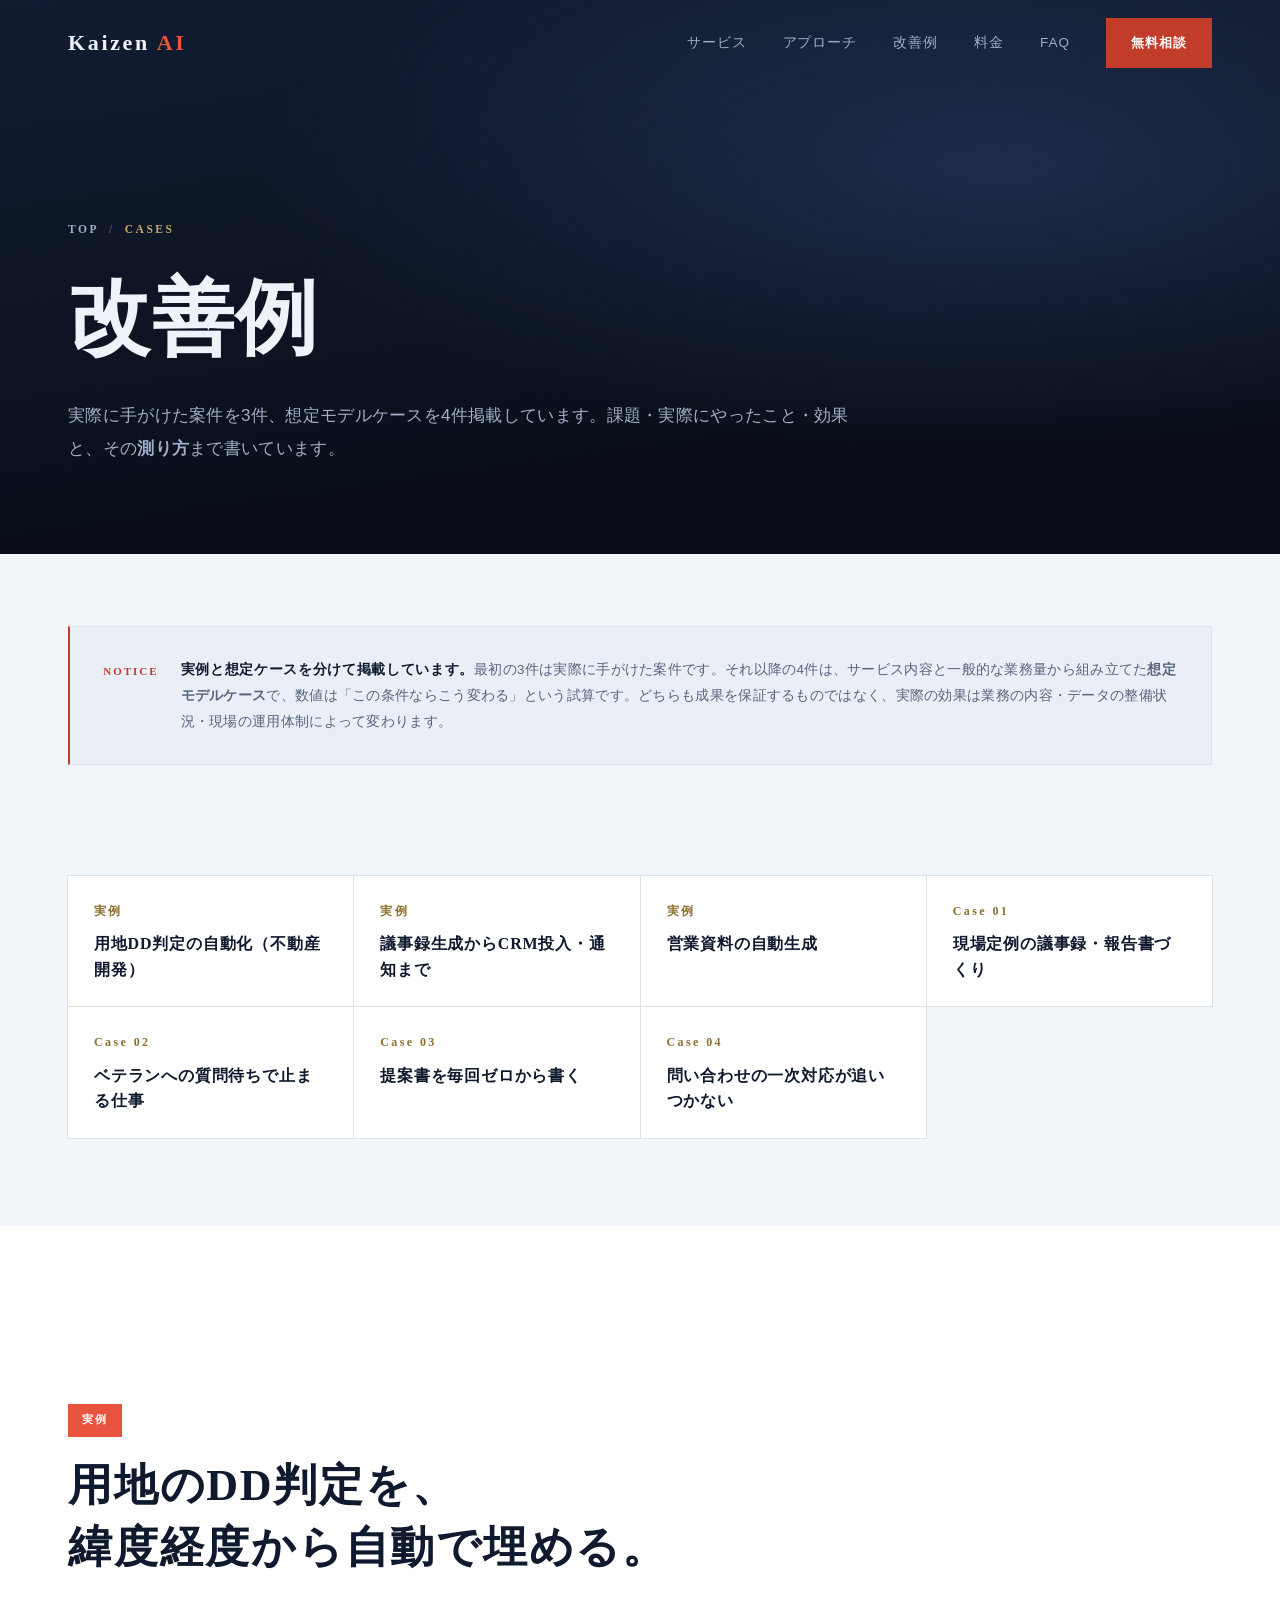
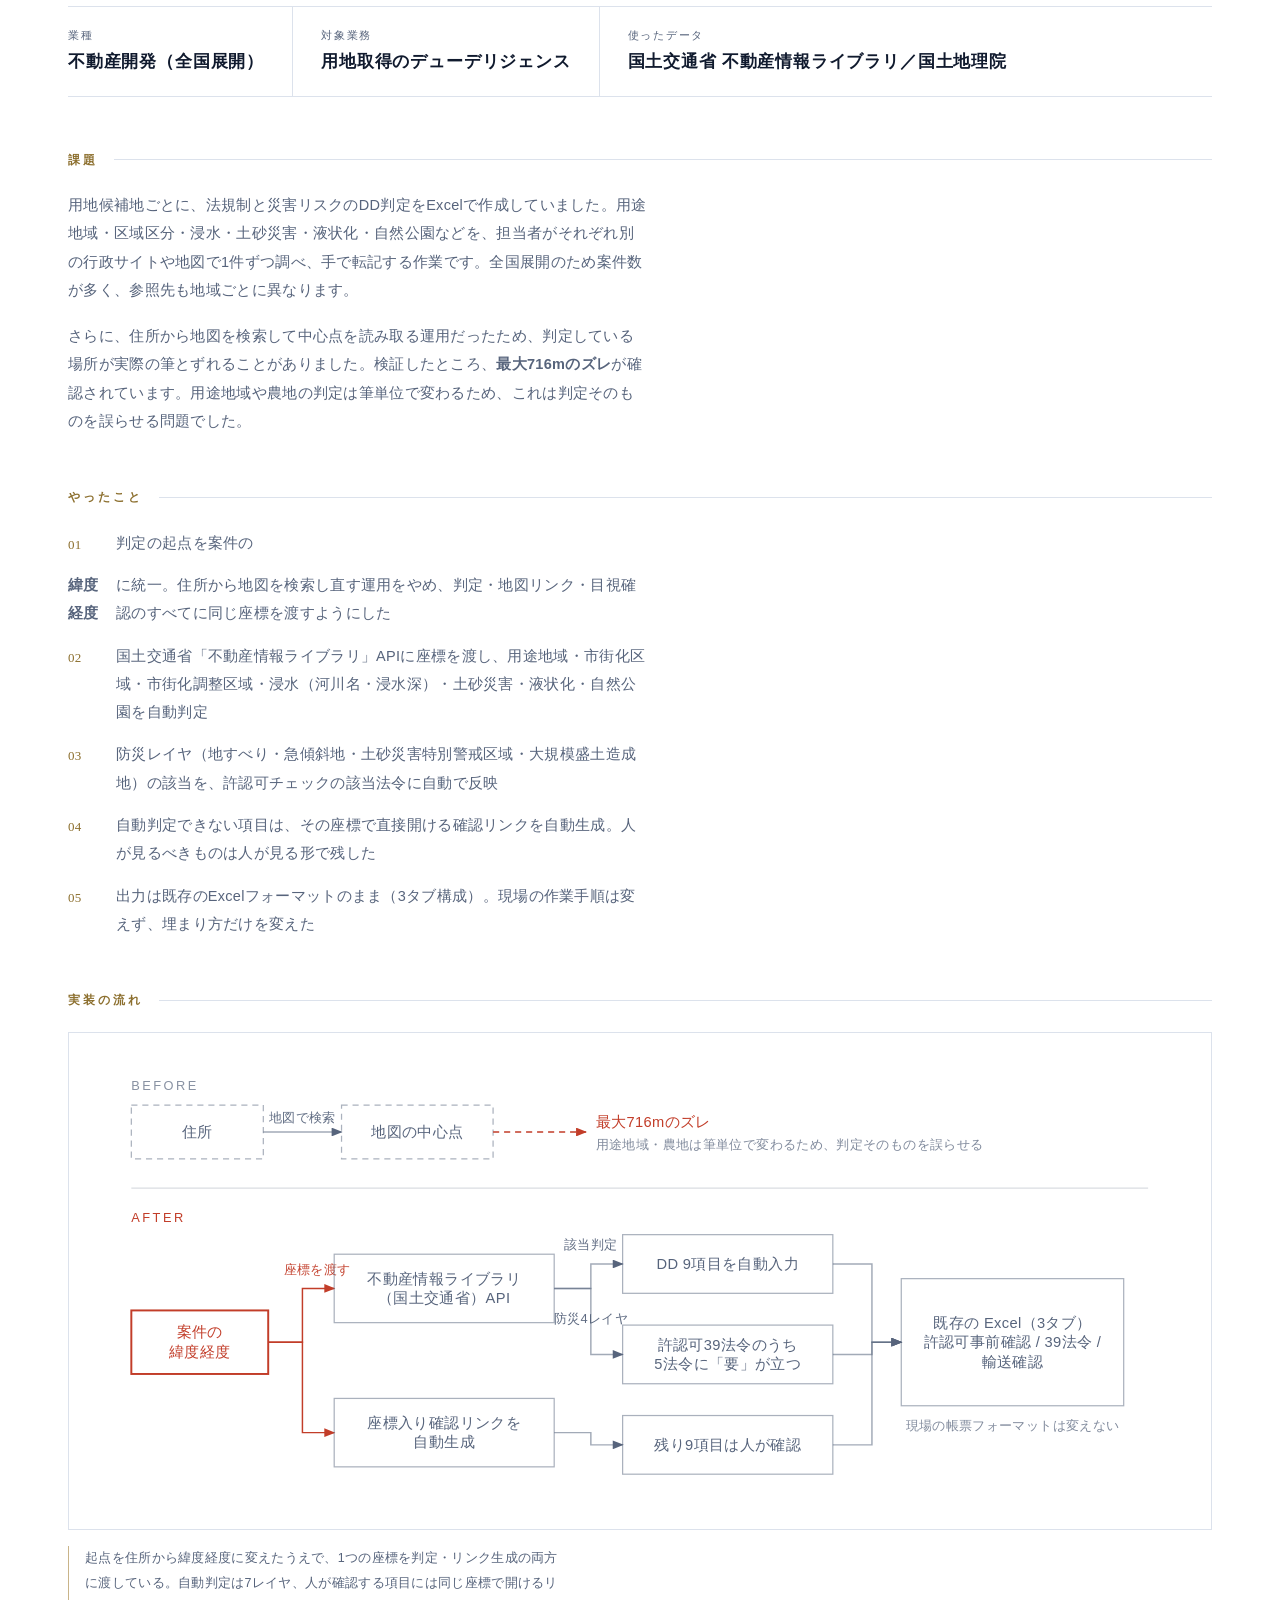
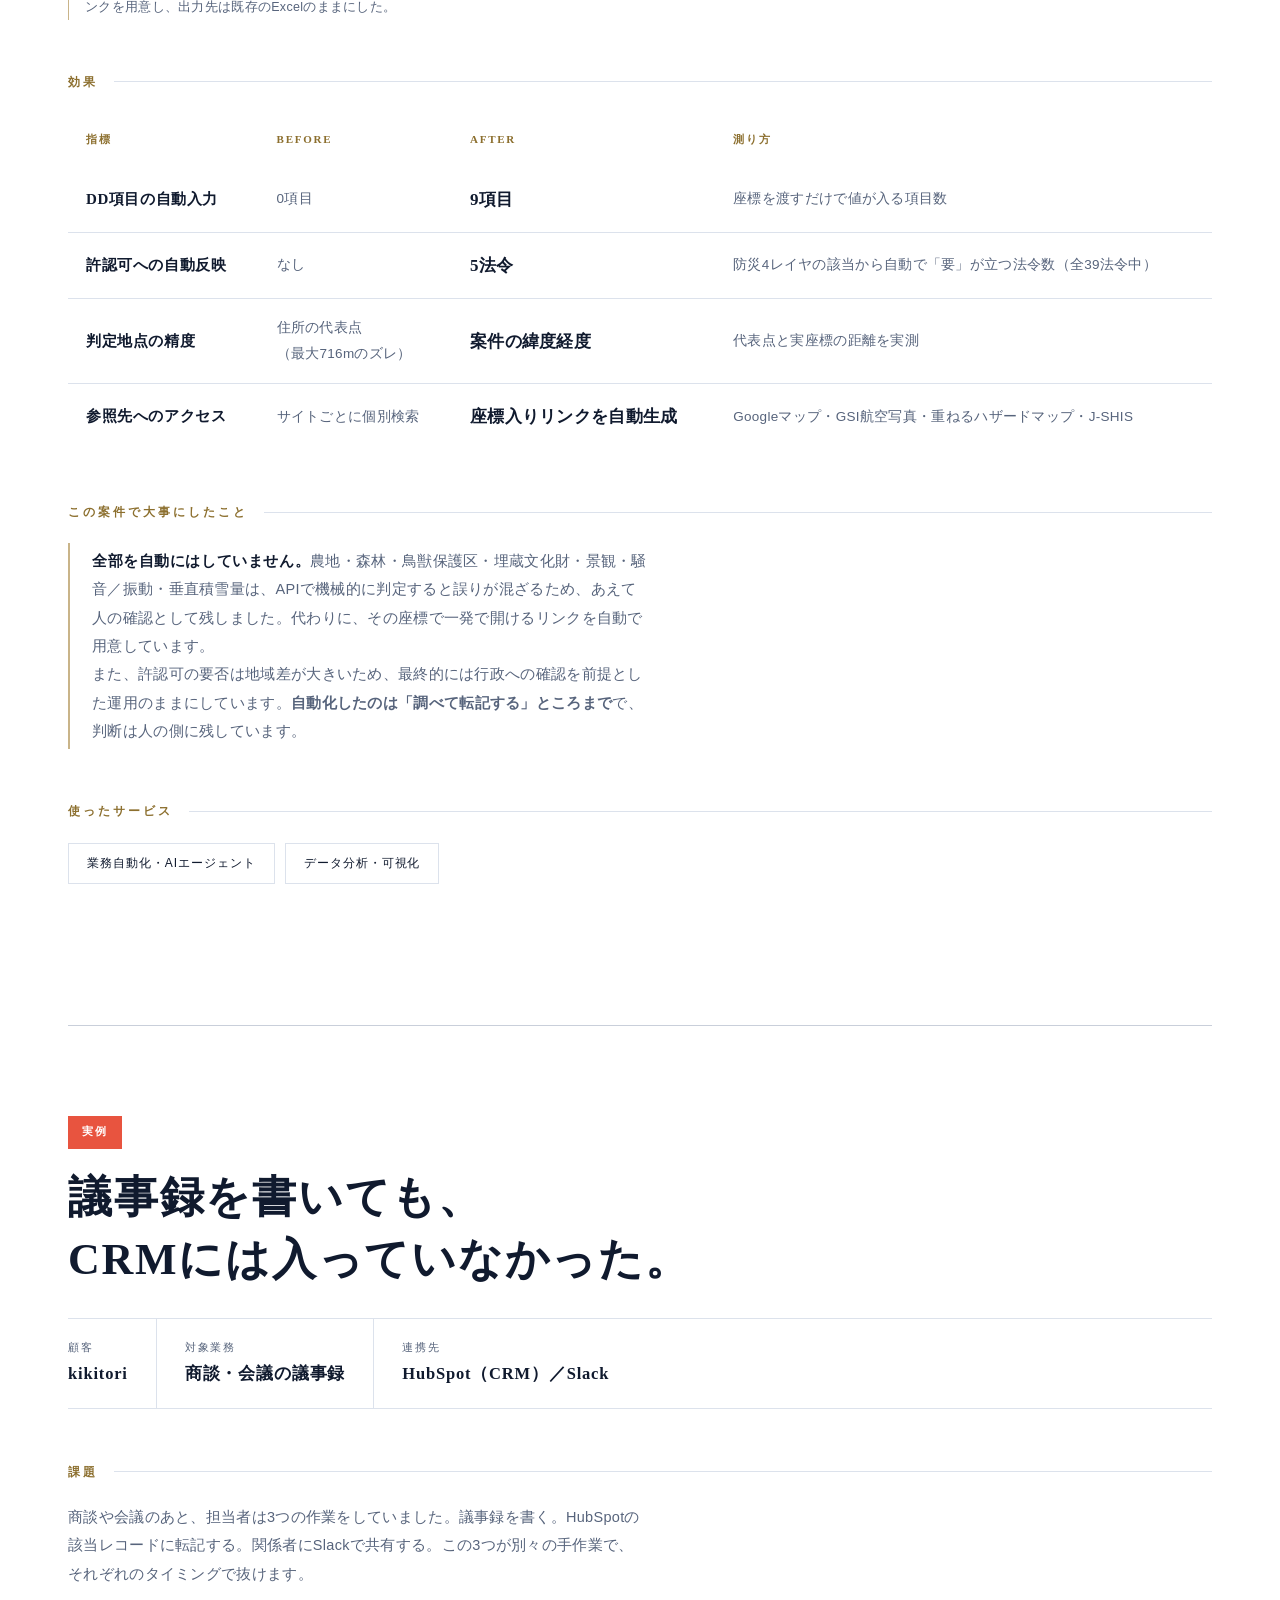
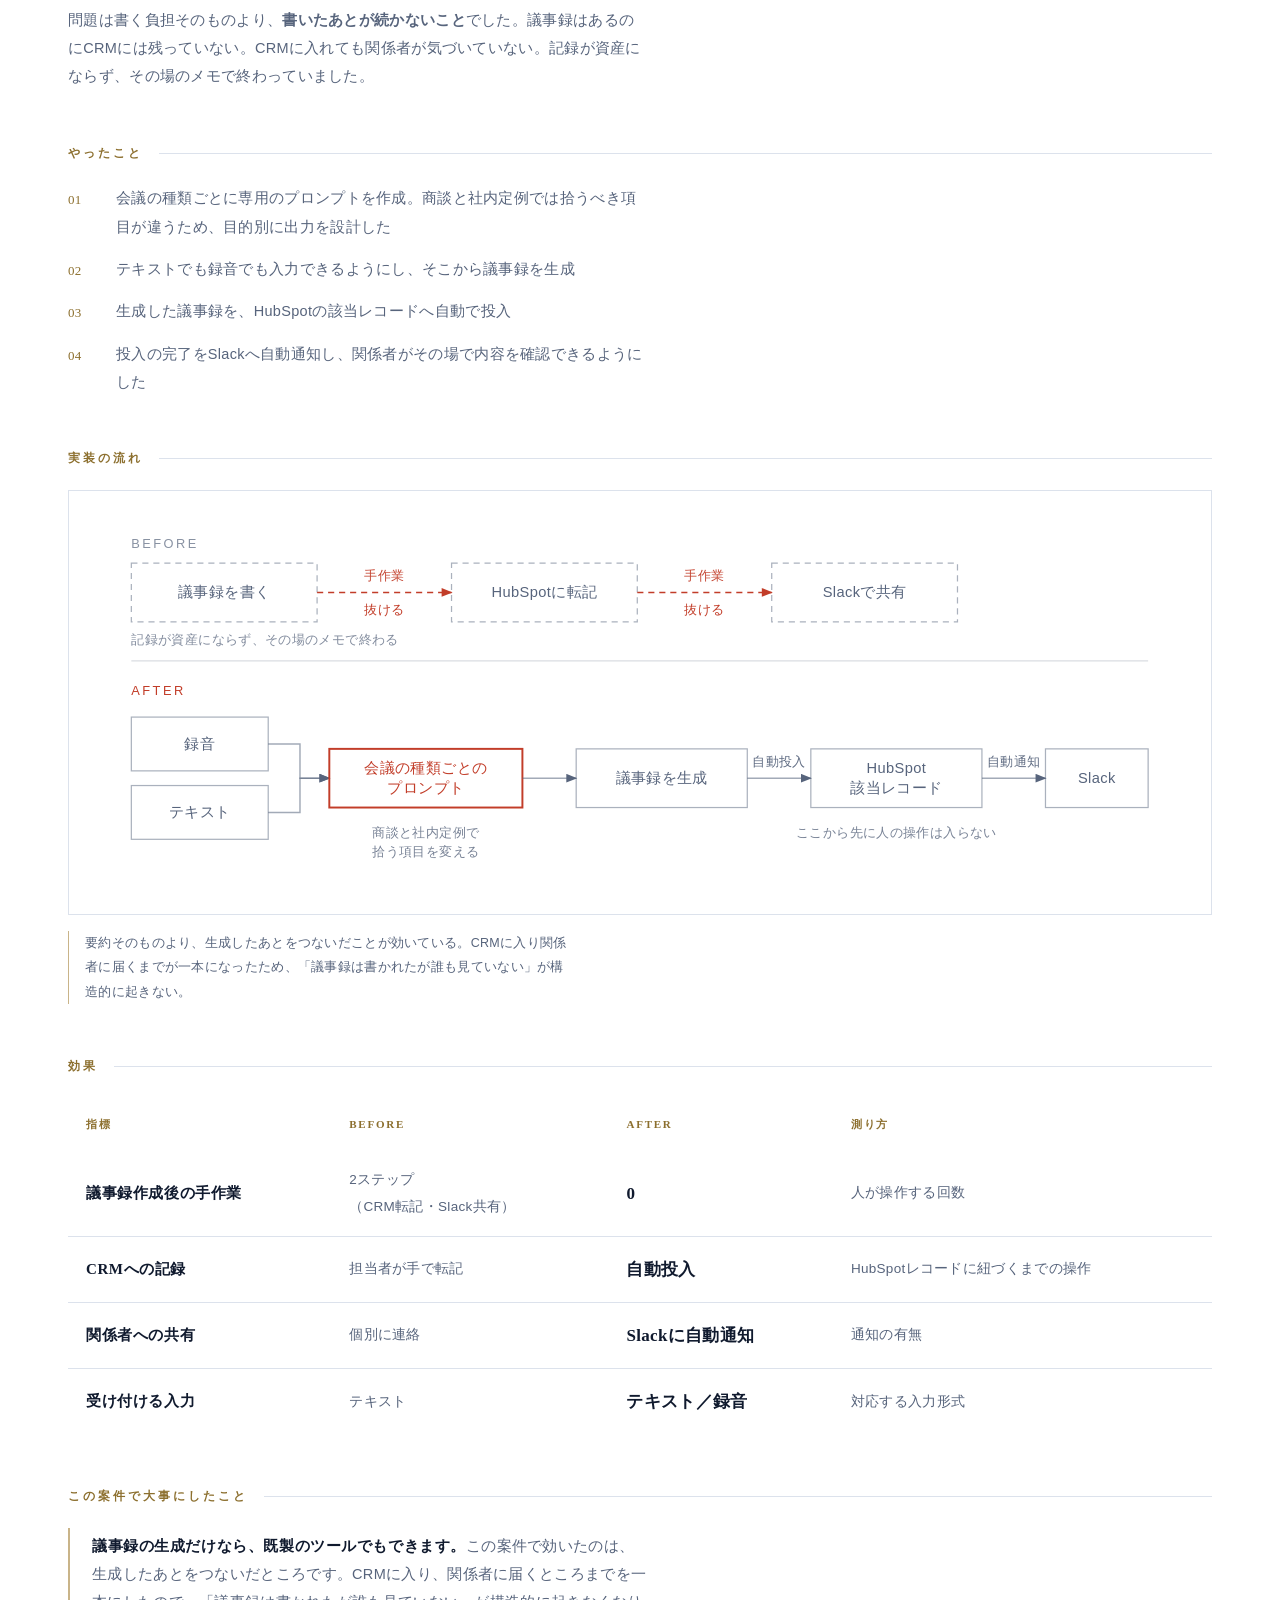
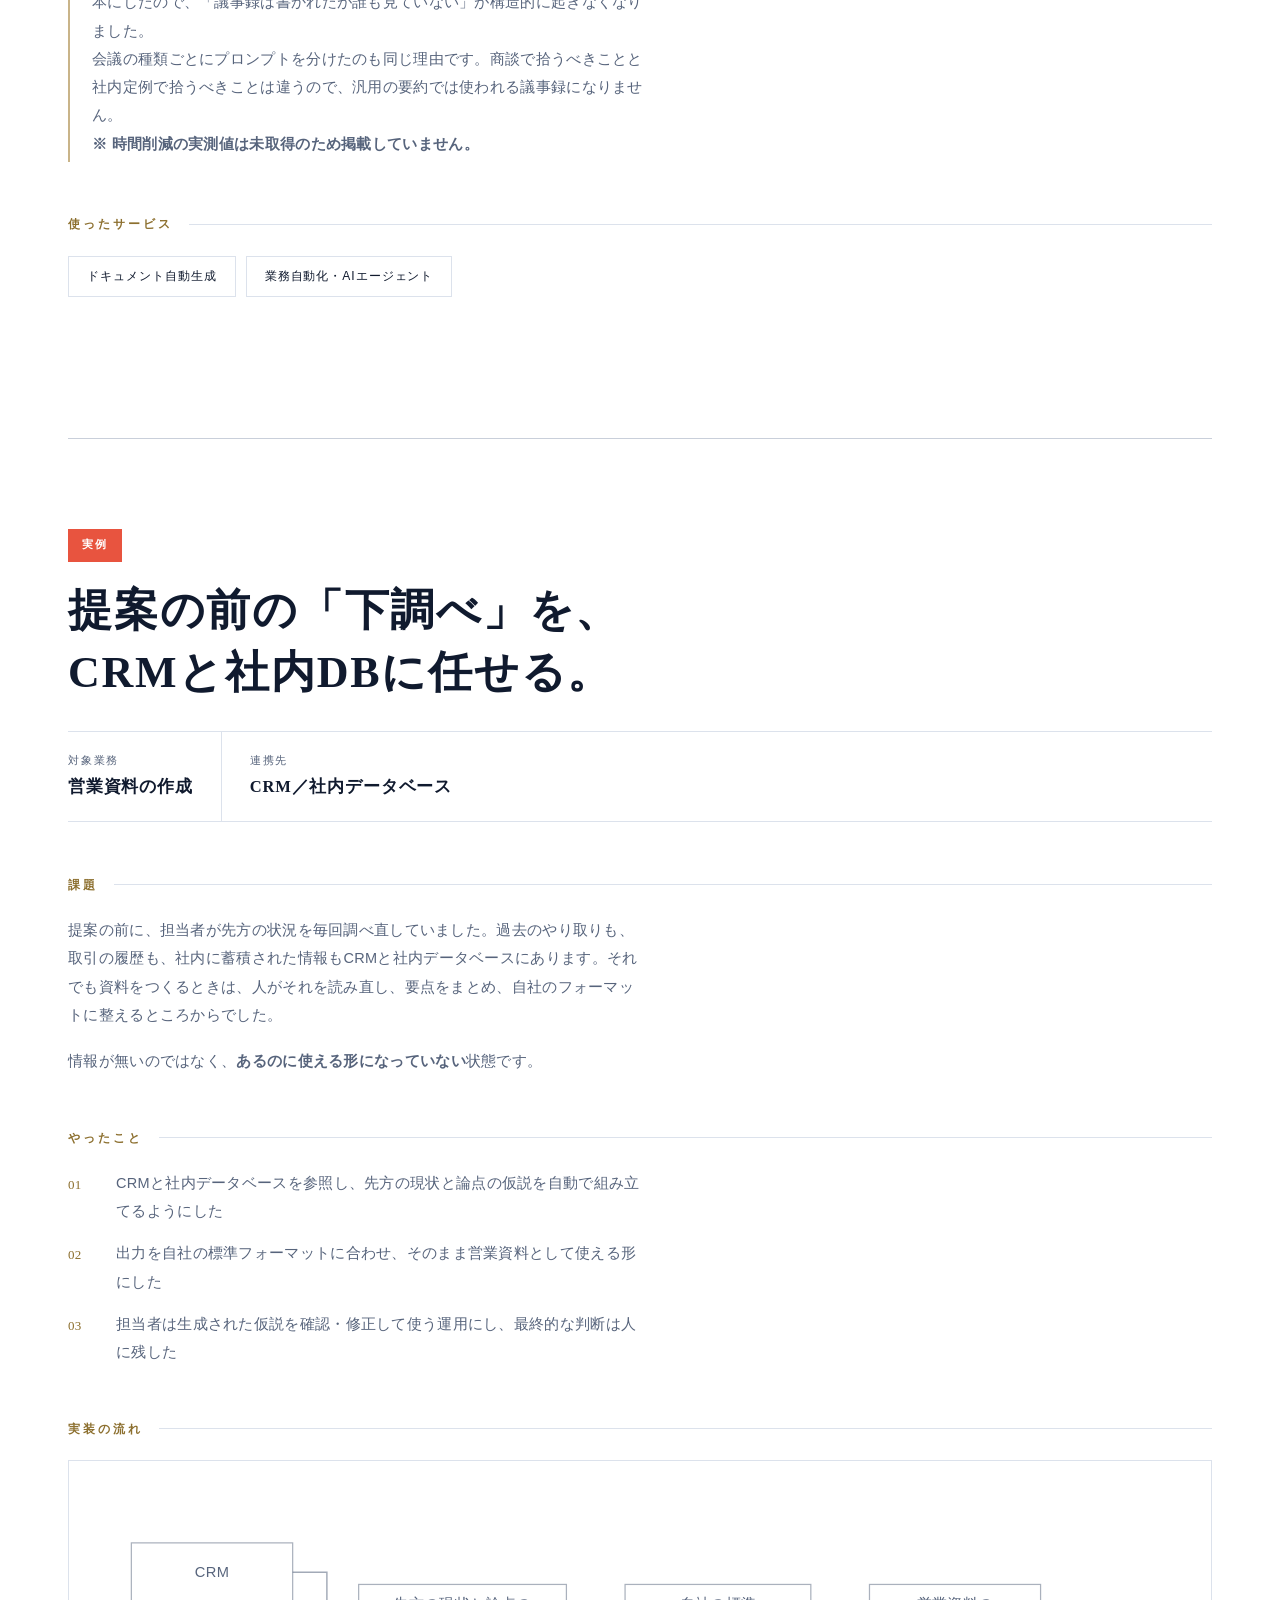
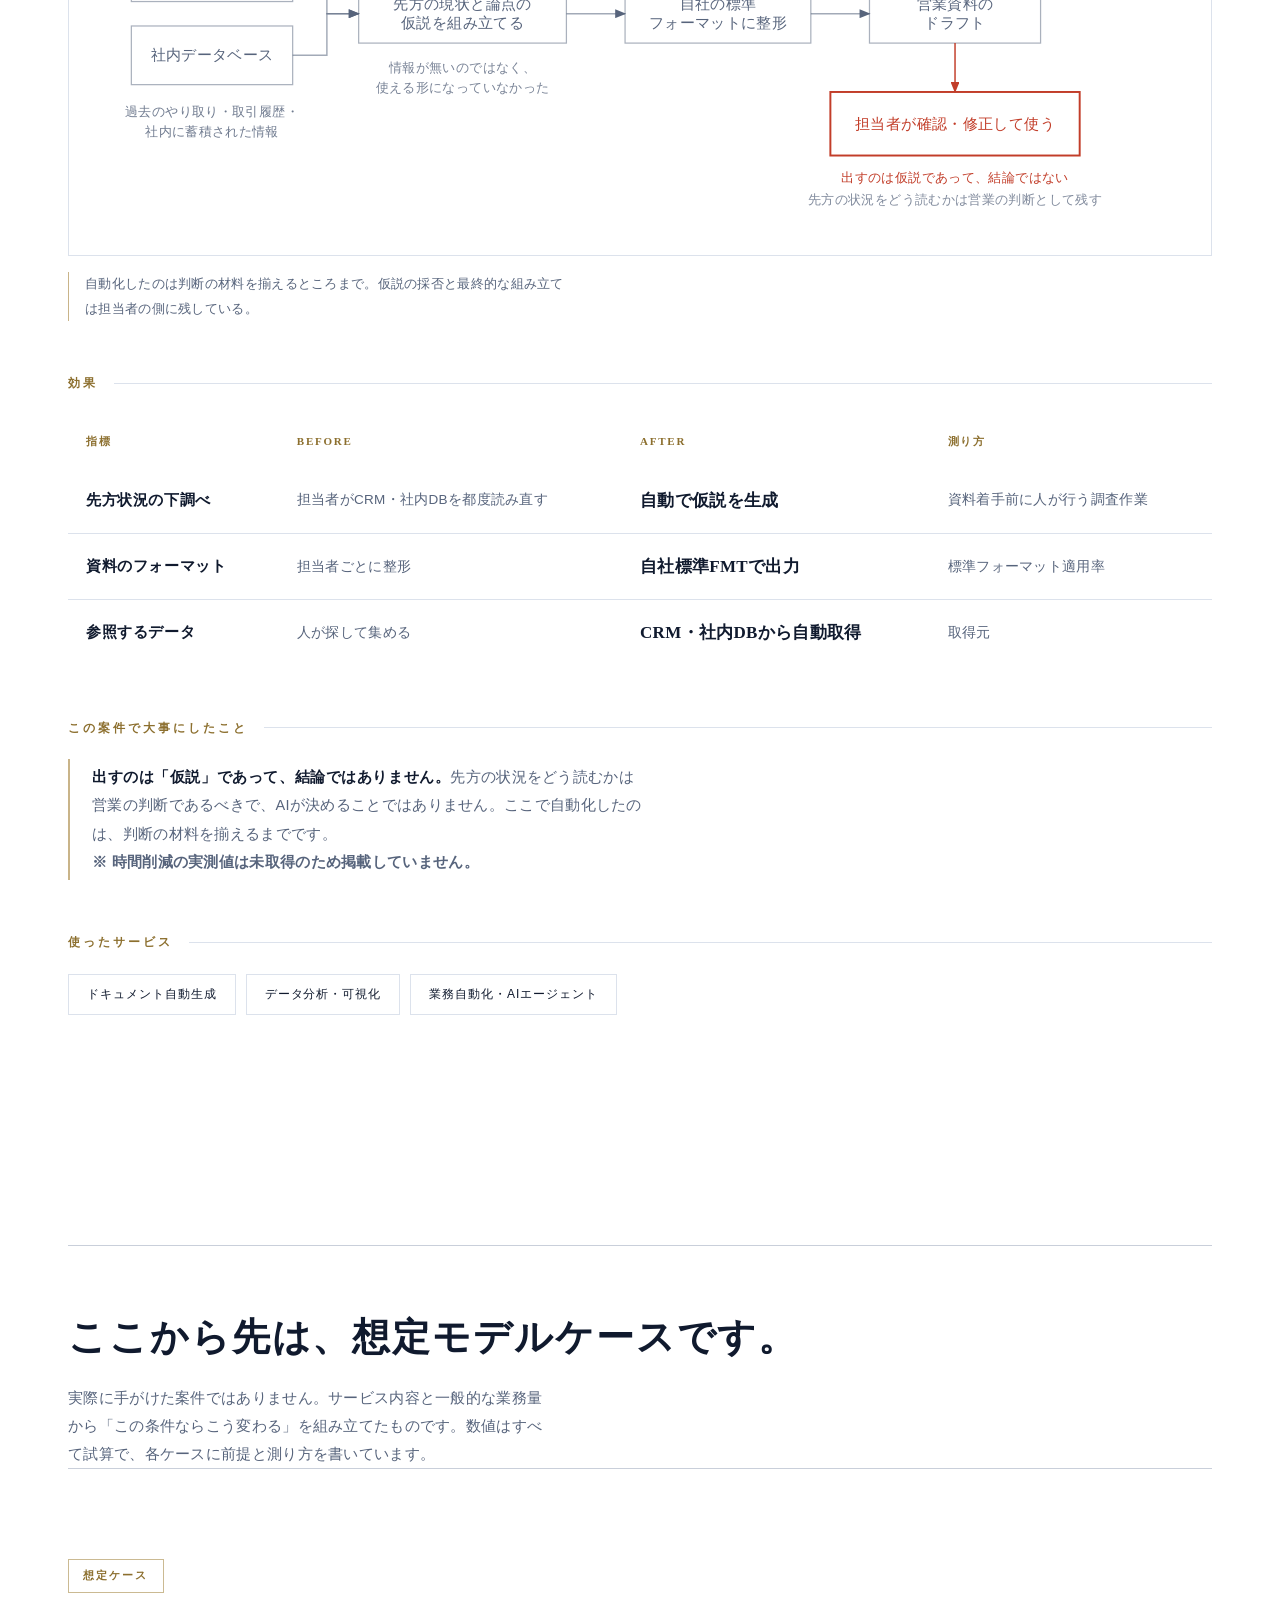
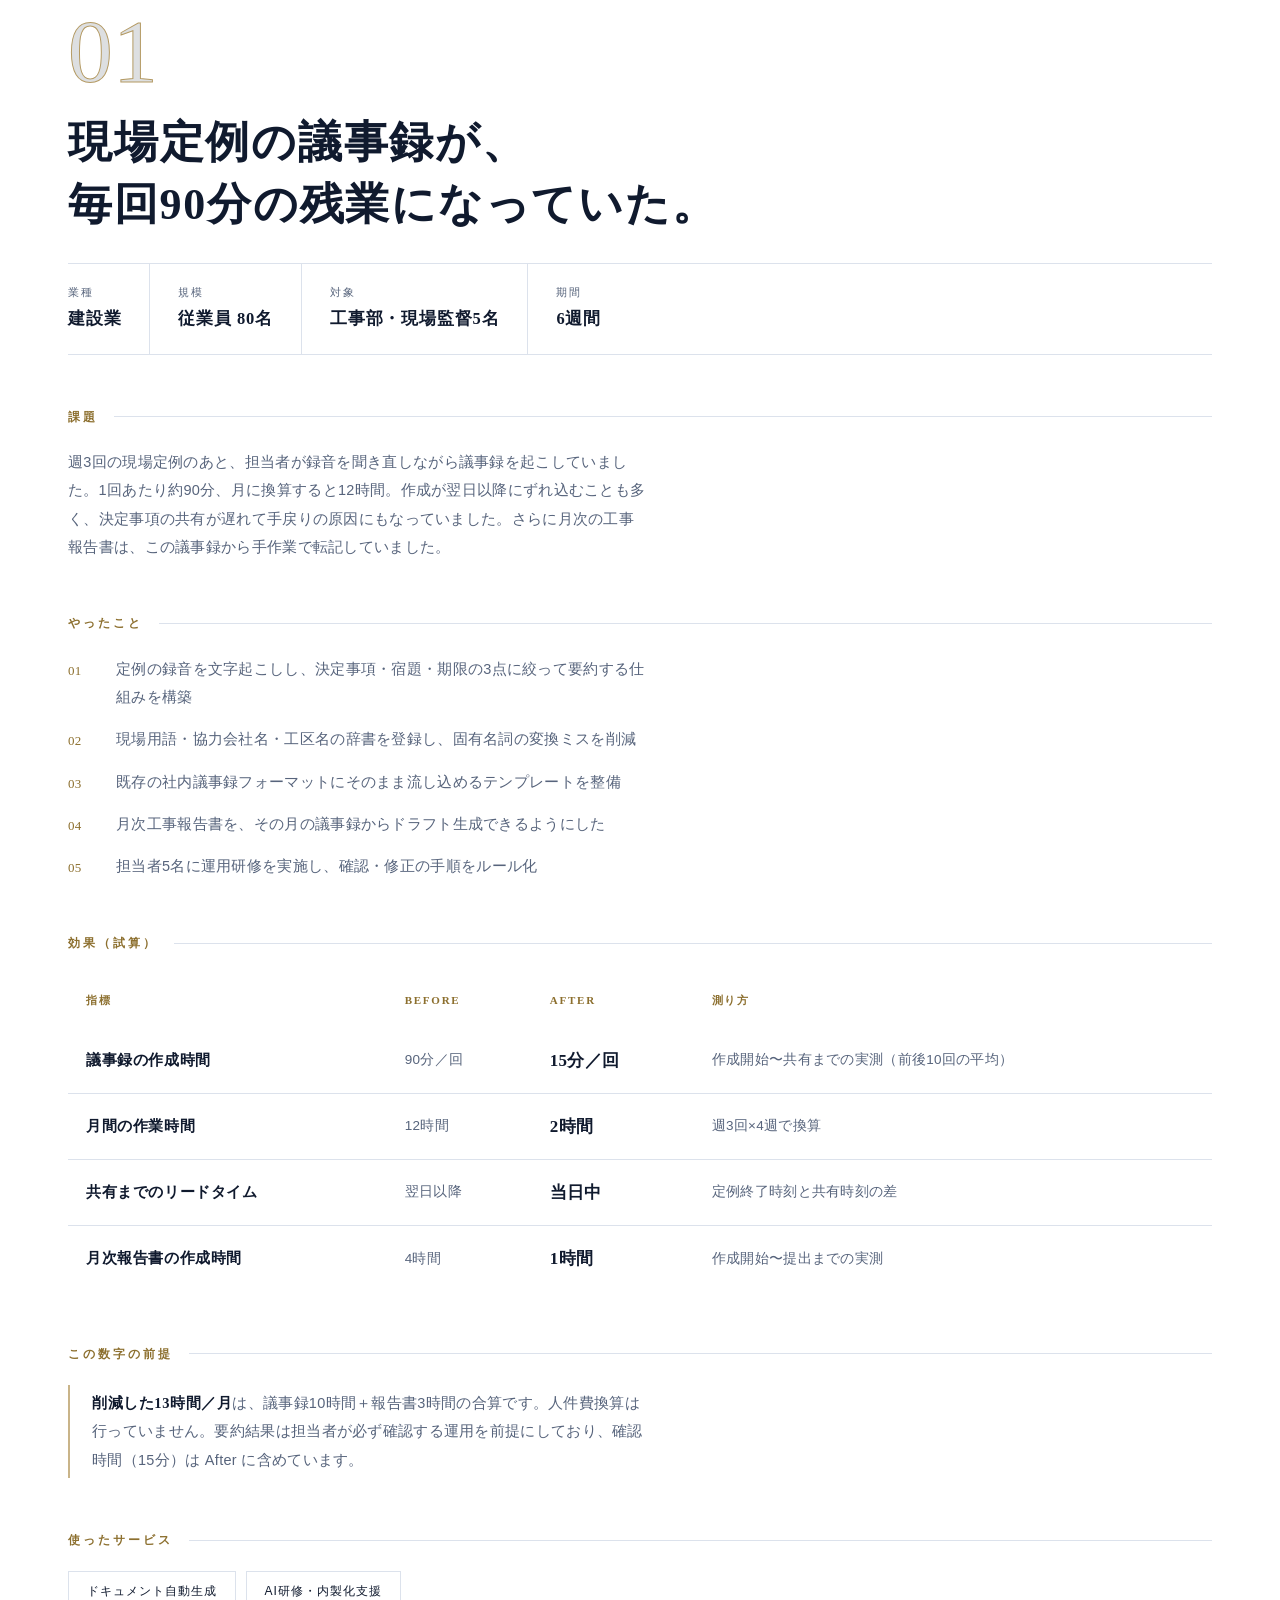
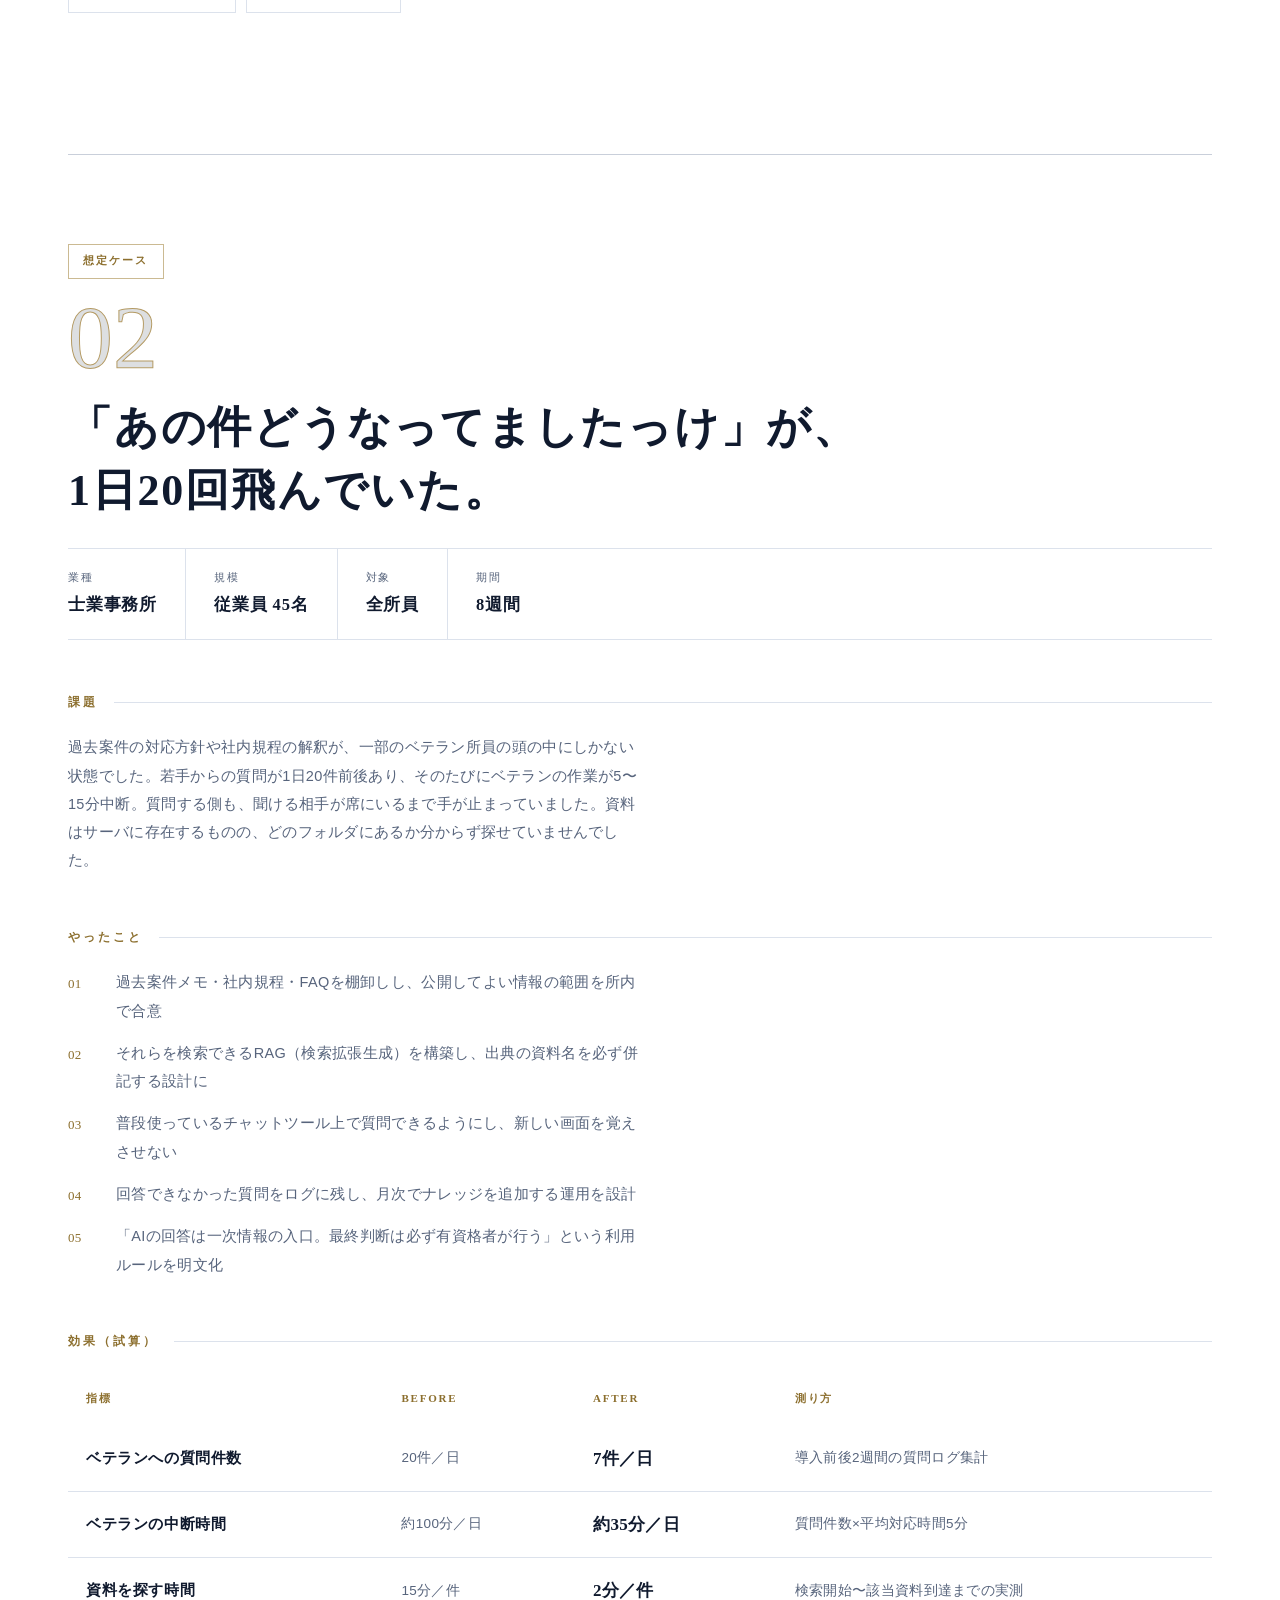
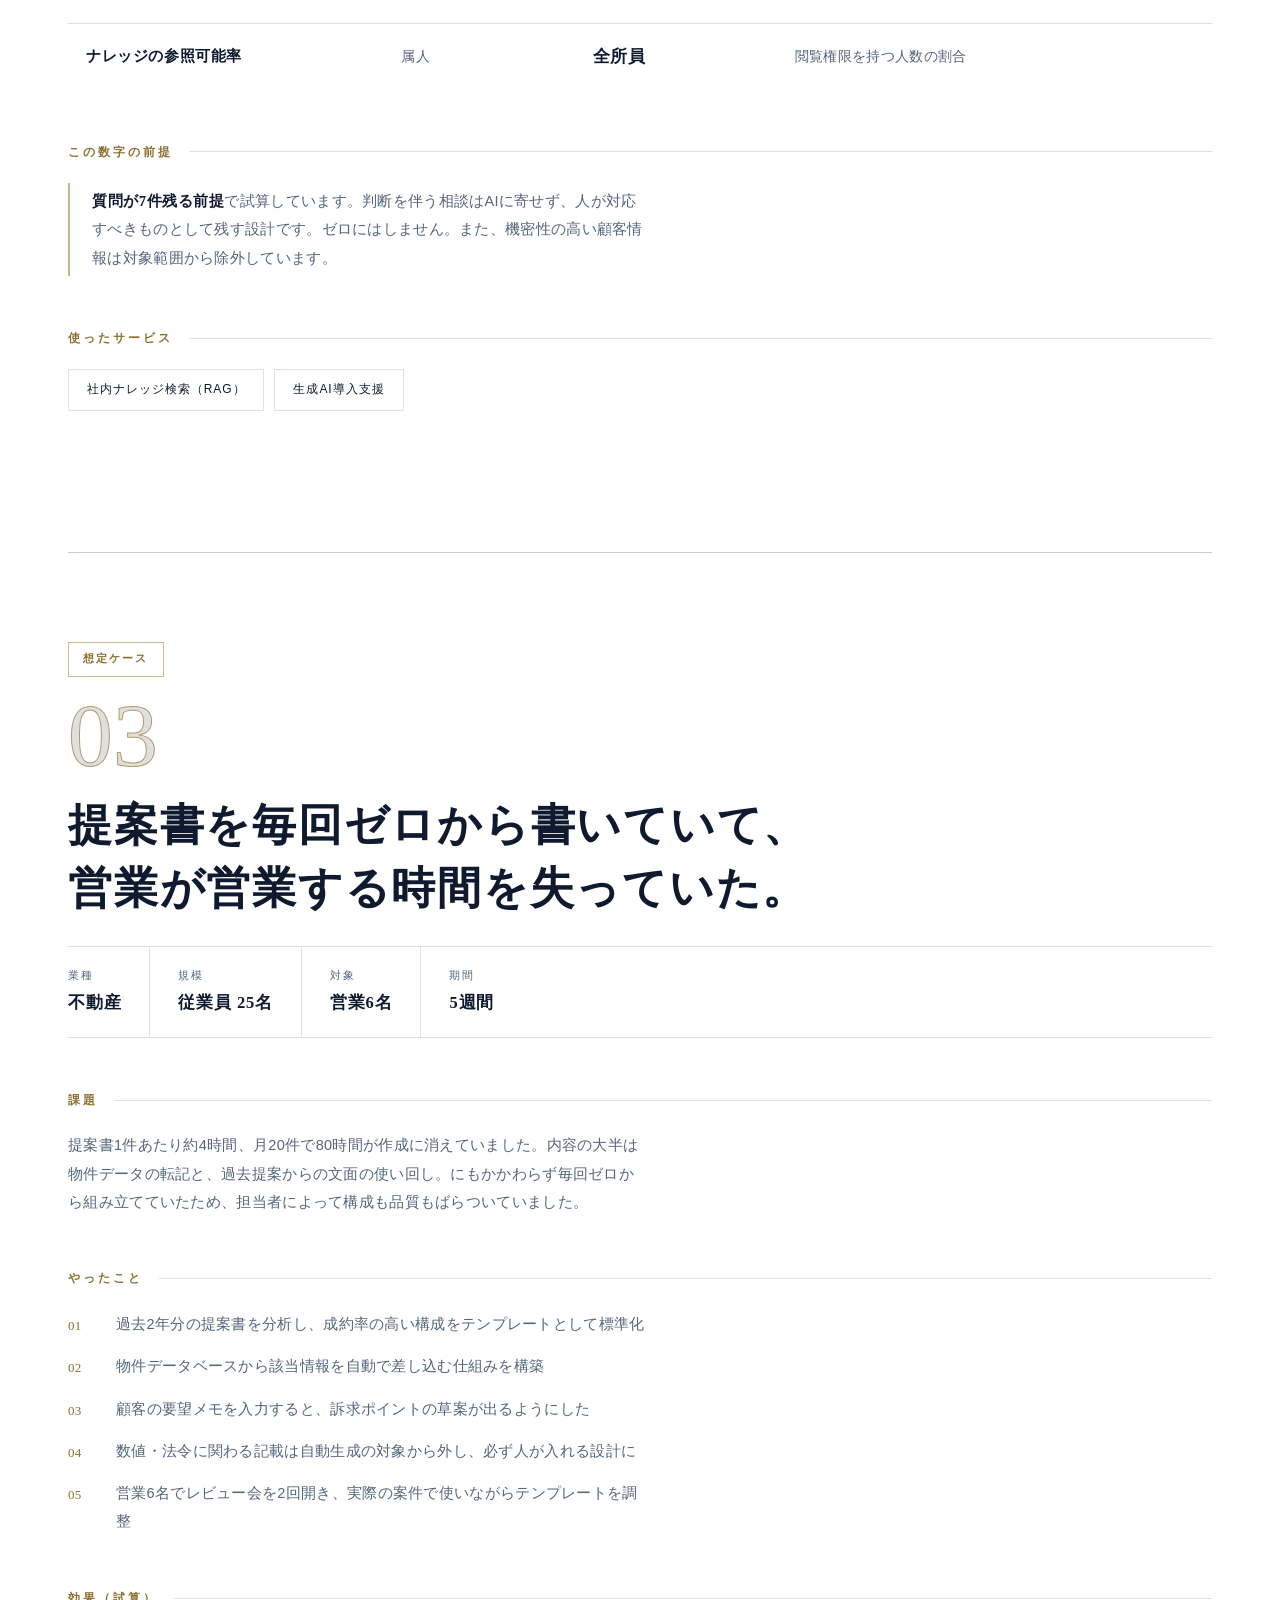
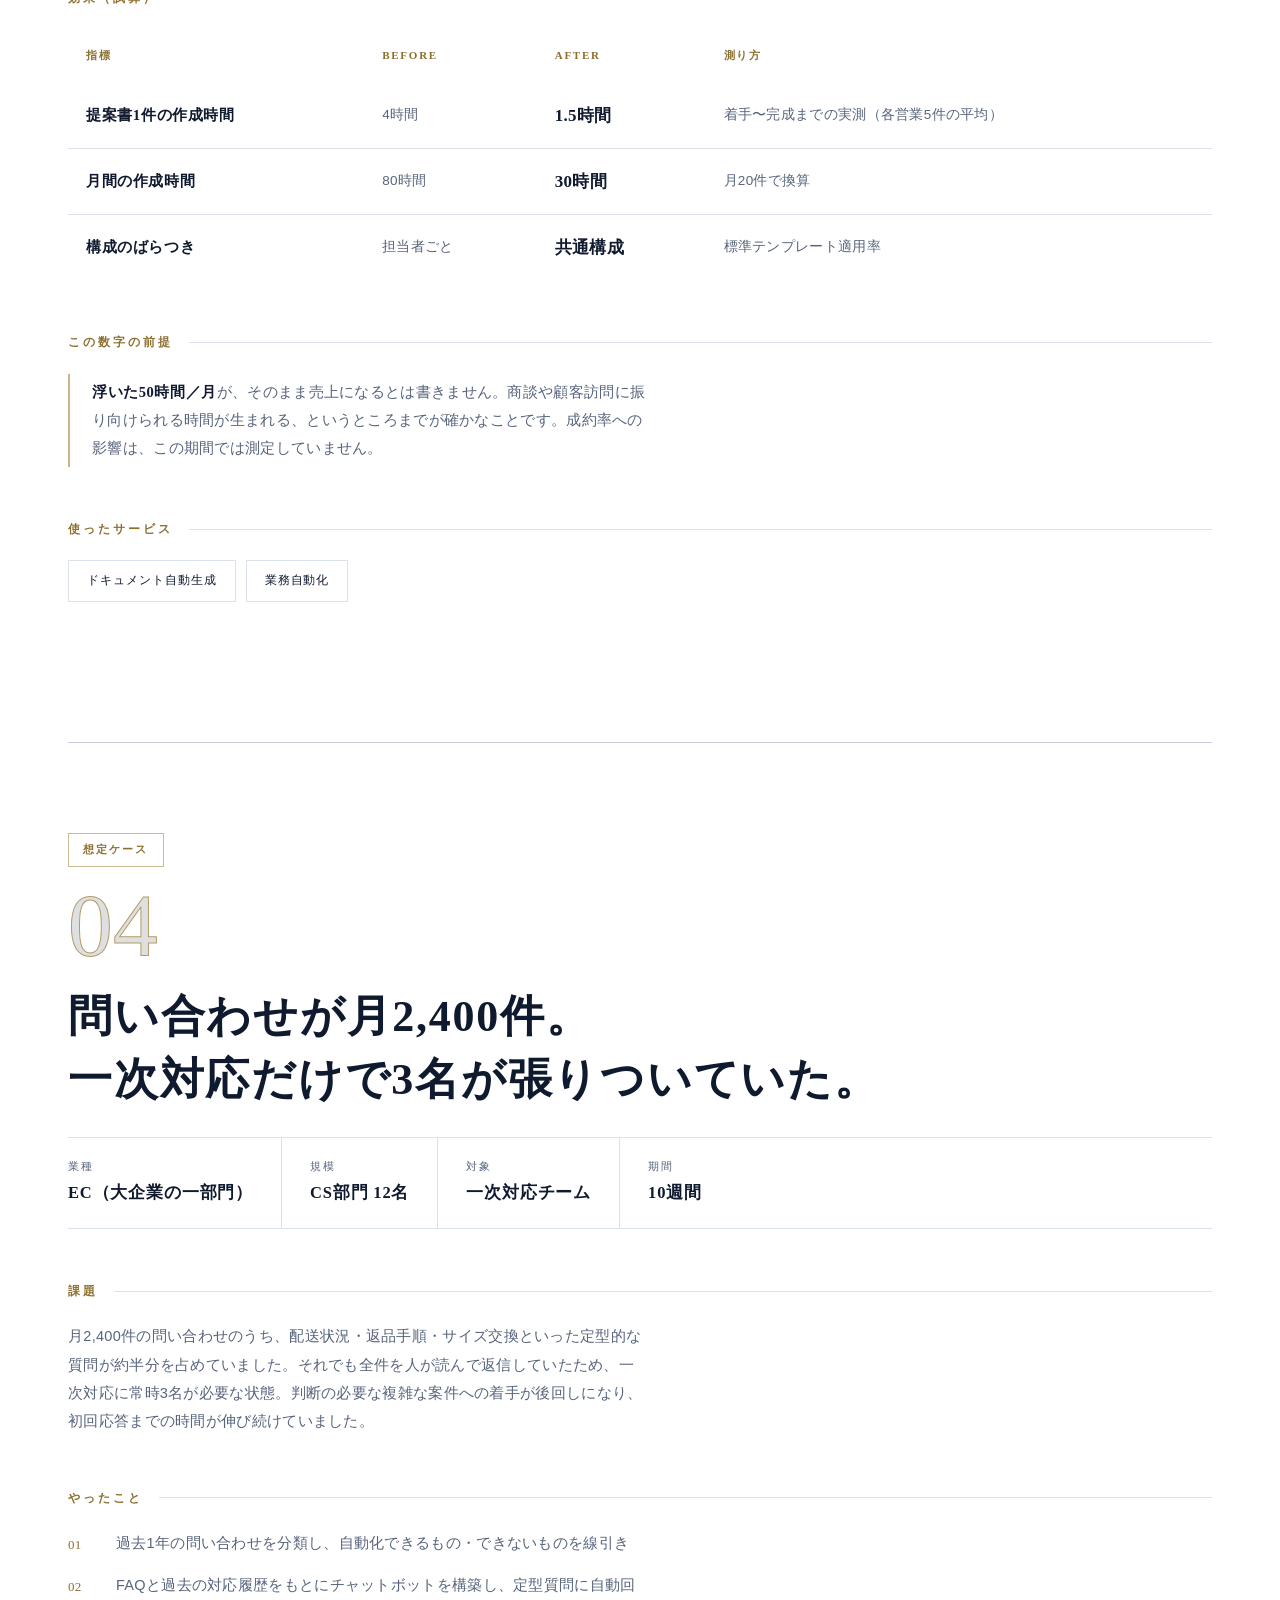
==== commit 2d0baa58: "Webサイト: 読ませるセクションを紙地に戻し、印刷対応を追加 配色を「暗は印象、明は情報」に組み直した。ヒーロー・ミッション・ 行動指針の帯・アプローチ・最終CTAは藍のまま、課題・サービス・改善例" ====
--- a/website/cases.html
+++ b/website/cases.html
@@ -52,7 +52,7 @@
 </div>
 
 <!-- ===================== 注意書き ===================== -->
-<section class="band bg-ai grain" style="padding-top:clamp(48px,6vw,72px);padding-bottom:clamp(48px,6vw,72px)">
+<section class="band bg-washi" style="padding-top:clamp(48px,6vw,72px);padding-bottom:clamp(48px,6vw,72px)">
   <div class="wrap">
     <div class="disclaimer">
       <span class="mark">Notice</span>
@@ -62,7 +62,7 @@
 </section>
 
 <!-- ===================== 目次 ===================== -->
-<section class="band bg-sumi grain" style="padding-top:clamp(40px,5vw,64px);padding-bottom:clamp(56px,7vw,88px)">
+<section class="band bg-washi" style="padding-top:clamp(24px,3vw,40px);padding-bottom:clamp(56px,7vw,88px)">
   <div class="wrap">
     <div class="toc">
       <a href="#case-dd"><div class="n">実例</div><div class="t">用地DD判定の自動化（不動産開発）</div></a>
@@ -77,7 +77,7 @@
 </section>
 
 <!-- ===================== 事例本体 ===================== -->
-<section class="band bg-ai grain" style="padding-top:0">
+<section class="band bg-paper" style="padding-top:clamp(56px,7vw,88px)">
   <div class="wrap">
 
     <!-- ---------- 実例：用地DD判定の自動化 ---------- -->
@@ -117,7 +117,7 @@
                 <polygon points="0,0 10,4 0,8" fill="currentColor"/>
               </marker>
               <marker id="d1s" viewBox="0 0 10 8" refX="9" refY="4" markerWidth="8" markerHeight="6" orient="auto-start-reverse">
-                <polygon points="0,0 10,4 0,8" fill="#E8543F"/>
+                <polygon points="0,0 10,4 0,8" style="fill:var(--fig-accent)"/>
               </marker>
             </defs>
         
@@ -128,19 +128,19 @@
               <text x="164" y="46" text-anchor="middle" font-size="10.5" fill="currentColor" opacity=".95">地図で検索</text>
               <rect x="196" y="32" width="124" height="44" fill="none" stroke="currentColor" stroke-opacity=".5" stroke-width="1" stroke-dasharray="5 4"/>
               <text x="258" y="58" text-anchor="middle" font-size="12" fill="currentColor">地図の中心点</text>
-              <path d="M320,54 H396" fill="none" stroke="#E8543F" stroke-width="1.2" stroke-dasharray="5 4" marker-end="url(#d1s)"/>
-              <text x="404" y="50" font-size="12" fill="#E8543F">最大716mのズレ</text>
+              <path d="M320,54 H396" fill="none" style="stroke:var(--fig-accent)" stroke-width="1.2" stroke-dasharray="5 4" marker-end="url(#d1s)"/>
+              <text x="404" y="50" font-size="12" style="fill:var(--fig-accent)">最大716mのズレ</text>
               <text x="404" y="68" font-size="10.5" fill="currentColor" opacity=".75">用途地域・農地は筆単位で変わるため、判定そのものを誤らせる</text>
         
               <line x1="24" y1="100" x2="856" y2="100" stroke="currentColor" stroke-opacity=".22"/>
-              <text x="24" y="128" font-size="10.5" fill="#E8543F" letter-spacing="2">AFTER</text>
-        
-              <rect x="24" y="200" width="112" height="52" fill="none" stroke="#E8543F" stroke-width="1.6"/>
-              <text x="80" y="222" text-anchor="middle" font-size="12" fill="#E8543F">案件の</text>
-              <text x="80" y="238" text-anchor="middle" font-size="12" fill="#E8543F">緯度経度</text>
-              <path d="M136,226 H164 V182 H190" fill="none" stroke="#E8543F" stroke-width="1.2" marker-end="url(#d1s)"/>
-              <text x="176" y="170" text-anchor="middle" font-size="10.5" fill="#E8543F" opacity=".95">座標を渡す</text>
-              <path d="M136,226 H164 V300 H190" fill="none" stroke="#E8543F" stroke-width="1.2" marker-end="url(#d1s)"/>
+              <text x="24" y="128" font-size="10.5" style="fill:var(--fig-accent)" letter-spacing="2">AFTER</text>
+        
+              <rect x="24" y="200" width="112" height="52" fill="none" style="stroke:var(--fig-accent)" stroke-width="1.6"/>
+              <text x="80" y="222" text-anchor="middle" font-size="12" style="fill:var(--fig-accent)">案件の</text>
+              <text x="80" y="238" text-anchor="middle" font-size="12" style="fill:var(--fig-accent)">緯度経度</text>
+              <path d="M136,226 H164 V182 H190" fill="none" style="stroke:var(--fig-accent)" stroke-width="1.2" marker-end="url(#d1s)"/>
+              <text x="176" y="170" text-anchor="middle" font-size="10.5" style="fill:var(--fig-accent)" opacity=".95">座標を渡す</text>
+              <path d="M136,226 H164 V300 H190" fill="none" style="stroke:var(--fig-accent)" stroke-width="1.2" marker-end="url(#d1s)"/>
         
               <rect x="190" y="154" width="180" height="56" fill="none" stroke="currentColor" stroke-opacity=".5" stroke-width="1"/>
               <text x="280" y="178" text-anchor="middle" font-size="12" fill="currentColor">不動産情報ライブラリ</text>
@@ -240,27 +240,27 @@
                 <polygon points="0,0 10,4 0,8" fill="currentColor"/>
               </marker>
               <marker id="d2s" viewBox="0 0 10 8" refX="9" refY="4" markerWidth="8" markerHeight="6" orient="auto-start-reverse">
-                <polygon points="0,0 10,4 0,8" fill="#E8543F"/>
+                <polygon points="0,0 10,4 0,8" style="fill:var(--fig-accent)"/>
               </marker>
             </defs>
         
               <text x="24" y="20" font-size="10.5" fill="currentColor" opacity=".7" letter-spacing="2">BEFORE</text>
               <rect x="24" y="32" width="152" height="48" fill="none" stroke="currentColor" stroke-opacity=".5" stroke-width="1" stroke-dasharray="5 4"/>
               <text x="100" y="60" text-anchor="middle" font-size="12" fill="currentColor">議事録を書く</text>
-              <path d="M176,56 H286" fill="none" stroke="#E8543F" stroke-width="1.2" stroke-dasharray="5 4" marker-end="url(#d2s)"/>
-              <text x="231" y="46" text-anchor="middle" font-size="10.5" fill="#E8543F" opacity=".95">手作業</text>
-              <text x="231" y="74" text-anchor="middle" font-size="10.5" fill="#E8543F">抜ける</text>
+              <path d="M176,56 H286" fill="none" style="stroke:var(--fig-accent)" stroke-width="1.2" stroke-dasharray="5 4" marker-end="url(#d2s)"/>
+              <text x="231" y="46" text-anchor="middle" font-size="10.5" style="fill:var(--fig-accent)" opacity=".95">手作業</text>
+              <text x="231" y="74" text-anchor="middle" font-size="10.5" style="fill:var(--fig-accent)">抜ける</text>
               <rect x="286" y="32" width="152" height="48" fill="none" stroke="currentColor" stroke-opacity=".5" stroke-width="1" stroke-dasharray="5 4"/>
               <text x="362" y="60" text-anchor="middle" font-size="12" fill="currentColor">HubSpotに転記</text>
-              <path d="M438,56 H548" fill="none" stroke="#E8543F" stroke-width="1.2" stroke-dasharray="5 4" marker-end="url(#d2s)"/>
-              <text x="493" y="46" text-anchor="middle" font-size="10.5" fill="#E8543F" opacity=".95">手作業</text>
-              <text x="493" y="74" text-anchor="middle" font-size="10.5" fill="#E8543F">抜ける</text>
+              <path d="M438,56 H548" fill="none" style="stroke:var(--fig-accent)" stroke-width="1.2" stroke-dasharray="5 4" marker-end="url(#d2s)"/>
+              <text x="493" y="46" text-anchor="middle" font-size="10.5" style="fill:var(--fig-accent)" opacity=".95">手作業</text>
+              <text x="493" y="74" text-anchor="middle" font-size="10.5" style="fill:var(--fig-accent)">抜ける</text>
               <rect x="548" y="32" width="152" height="48" fill="none" stroke="currentColor" stroke-opacity=".5" stroke-width="1" stroke-dasharray="5 4"/>
               <text x="624" y="60" text-anchor="middle" font-size="12" fill="currentColor">Slackで共有</text>
               <text x="24" y="98" font-size="10.5" fill="currentColor" opacity=".75">記録が資産にならず、その場のメモで終わる</text>
         
               <line x1="24" y1="112" x2="856" y2="112" stroke="currentColor" stroke-opacity=".22"/>
-              <text x="24" y="140" font-size="10.5" fill="#E8543F" letter-spacing="2">AFTER</text>
+              <text x="24" y="140" font-size="10.5" style="fill:var(--fig-accent)" letter-spacing="2">AFTER</text>
         
               <rect x="24" y="158" width="112" height="44" fill="none" stroke="currentColor" stroke-opacity=".5" stroke-width="1"/>
               <text x="80" y="184" text-anchor="middle" font-size="12" fill="currentColor">録音</text>
@@ -269,9 +269,9 @@
               <path d="M136,180 H162 V208 H186" fill="none" stroke="currentColor" stroke-opacity=".55" stroke-width="1.2" marker-end="url(#d2a)"/>
               <path d="M136,236 H162 V208 H186" fill="none" stroke="currentColor" stroke-opacity=".55" stroke-width="1.2" marker-end="url(#d2a)"/>
         
-              <rect x="186" y="184" width="158" height="48" fill="none" stroke="#E8543F" stroke-width="1.6"/>
-              <text x="265" y="204" text-anchor="middle" font-size="12" fill="#E8543F">会議の種類ごとの</text>
-              <text x="265" y="220" text-anchor="middle" font-size="12" fill="#E8543F">プロンプト</text>
+              <rect x="186" y="184" width="158" height="48" fill="none" style="stroke:var(--fig-accent)" stroke-width="1.6"/>
+              <text x="265" y="204" text-anchor="middle" font-size="12" style="fill:var(--fig-accent)">会議の種類ごとの</text>
+              <text x="265" y="220" text-anchor="middle" font-size="12" style="fill:var(--fig-accent)">プロンプト</text>
               <path d="M344,208 H388" fill="none" stroke="currentColor" stroke-opacity=".55" stroke-width="1.2" marker-end="url(#d2a)"/>
               <rect x="388" y="184" width="140" height="48" fill="none" stroke="currentColor" stroke-opacity=".5" stroke-width="1"/>
               <text x="458" y="212" text-anchor="middle" font-size="12" fill="currentColor">議事録を生成</text>
@@ -354,7 +354,7 @@
                 <polygon points="0,0 10,4 0,8" fill="currentColor"/>
               </marker>
               <marker id="d3s" viewBox="0 0 10 8" refX="9" refY="4" markerWidth="8" markerHeight="6" orient="auto-start-reverse">
-                <polygon points="0,0 10,4 0,8" fill="#E8543F"/>
+                <polygon points="0,0 10,4 0,8" style="fill:var(--fig-accent)"/>
               </marker>
             </defs>
         
@@ -379,10 +379,10 @@
               <text x="698" y="94" text-anchor="middle" font-size="12" fill="currentColor">営業資料の</text>
               <text x="698" y="110" text-anchor="middle" font-size="12" fill="currentColor">ドラフト</text>
         
-              <path d="M698,122 V162" fill="none" stroke="#E8543F" stroke-width="1.2" marker-end="url(#d3s)"/>
-              <rect x="596" y="162" width="204" height="52" fill="none" stroke="#E8543F" stroke-width="1.6"/>
-              <text x="698" y="192" text-anchor="middle" font-size="12" fill="#E8543F">担当者が確認・修正して使う</text>
-              <text x="698" y="236" text-anchor="middle" font-size="11" fill="#E8543F">出すのは仮説であって、結論ではない</text>
+              <path d="M698,122 V162" fill="none" style="stroke:var(--fig-accent)" stroke-width="1.2" marker-end="url(#d3s)"/>
+              <rect x="596" y="162" width="204" height="52" fill="none" style="stroke:var(--fig-accent)" stroke-width="1.6"/>
+              <text x="698" y="192" text-anchor="middle" font-size="12" style="fill:var(--fig-accent)">担当者が確認・修正して使う</text>
+              <text x="698" y="236" text-anchor="middle" font-size="11" style="fill:var(--fig-accent)">出すのは仮説であって、結論ではない</text>
               <text x="698" y="254" text-anchor="middle" font-size="10.5" fill="currentColor" opacity=".75">先方の状況をどう読むかは営業の判断として残す</text>
         
               <text x="295" y="146" text-anchor="middle" font-size="10.5" fill="currentColor" opacity=".8">情報が無いのではなく、</text>
--- a/website/assets/style.css
+++ b/website/assets/style.css
@@ -12,9 +12,12 @@
   --ai:     #111C31;
   --ai-2:   #1A2A47;
   --ai-3:   #2C4270;
-  /* 朱 */
-  --shu:    #E8543F;
-  --shu-d:  #C23D29;
+  /* 朱 — 面で塗るときは白文字とのコントラストが要るので濃い方を使う
+     #E8543F 白文字=3.64（基準4.5に不足）／#C23D29 白文字=5.26 */
+  --shu:     #E8543F;   /* 文字・罫・図の強調（藍地の上で4.68） */
+  --shu-d:   #C23D29;
+  --shu-btn: #C23D29;   /* ボタンの塗り（白文字5.26／藍地との面コントラスト3.24） */
+  --shu-btn-h: #A32F1C; /* ボタンのホバー */
   /* 真鍮 */
   --kin:    #C6A868;
   --kin-w:  #EBDCB4;
@@ -36,6 +39,7 @@
   --f-body: "Hiragino Kaku Gothic ProN", "Hiragino Sans", "Yu Gothic", YuGothic, "Meiryo", sans-serif;
   --f-lat: "Palatino Linotype", Palatino, "Book Antiqua", Georgia, serif;
   --ease: cubic-bezier(.19,.72,.28,1);
+  --fig-accent: var(--shu);   /* 図の強調色。明地では濃い朱に切り替える */
 }
 
 *, *::before, *::after { margin: 0; padding: 0; box-sizing: border-box; }
@@ -104,13 +108,13 @@
 .btn {
   display: inline-flex; align-items: center; gap: 12px;
   padding: 18px 38px; border: 1px solid transparent; border-radius: 0;
-  background: var(--shu); color: #fff; text-decoration: none;
-  font-weight: 700; font-size: 15px; letter-spacing: .08em;
+  background: var(--shu-btn); color: #fff; text-decoration: none;
+  font-weight: 700; font-size: 15.5px; letter-spacing: .08em;
   position: relative; overflow: hidden;
   transition: transform .4s var(--ease), box-shadow .4s var(--ease);
 }
 .btn::before {
-  content: ""; position: absolute; inset: 0; background: var(--shu-d);
+  content: ""; position: absolute; inset: 0; background: var(--shu-btn-h);
   transform: scaleX(0); transform-origin: left; transition: transform .45s var(--ease);
 }
 .btn > * { position: relative; z-index: 1; }
@@ -466,7 +470,8 @@
 .case-card::before { content: ""; position: absolute; inset: 0; background: var(--ai-2); transform: translateY(101%); transition: transform .5s var(--ease); z-index: 0; }
 .case-card > * { position: relative; z-index: 1; }
 .case-card:hover::before { transform: none; }
-.case-card .seg { font-family: var(--f-lat); font-size: 11px; font-weight: 700; letter-spacing: .22em; text-transform: uppercase; color: var(--kin); }
+/* 固有名詞（kikitori 等）を大文字化しないため text-transform は使わない */
+.case-card .seg { font-family: var(--f-lat); font-size: 11px; font-weight: 700; letter-spacing: .18em; color: var(--kin); }
 .case-card h3 { font-family: var(--f-display); font-weight: 600; font-size: clamp(19px, 2.2vw, 24px); letter-spacing: .05em; line-height: 1.6; margin: 14px 0 22px; }
 .case-card .metric { display: flex; align-items: baseline; gap: 12px; flex-wrap: wrap; padding-top: 20px; border-top: 1px solid var(--rule-s); margin-top: auto; }
 .case-card .metric .from { font-family: var(--f-lat); font-size: 15px; color: var(--tx-m); text-decoration: line-through; text-decoration-color: var(--shu); font-variant-numeric: tabular-nums; }
@@ -586,3 +591,205 @@
   margin-top: 16px; padding-left: 16px; border-left: 1px solid var(--rule);
   font-size: 12.5px; color: var(--tx-m); max-width: 72ch;
 }
+
+/* ==========================================================================
+   明地のセクション
+   「暗は印象、明は情報」— ヒーロー／ミッション／行動指針の帯／アプローチ／
+   最終CTA は暗いまま、読ませるセクションは紙地に置く。
+   暗地用の定義には触れず、明地のときだけ上書きする加算方式。
+   ========================================================================== */
+.bg-washi { background: var(--washi); color: var(--tx-l); }
+.bg-paper { background: var(--paper); color: var(--tx-l); }
+.bg-washi.grain::before, .bg-paper.grain::before { display: none; }
+
+/* 共通 */
+.bg-washi .h2, .bg-paper .h2 { color: var(--tx-l); }
+.bg-washi .lead, .bg-paper .lead { color: var(--tx-lm); }
+.bg-washi .vlabel, .bg-paper .vlabel { color: var(--kin-l); }
+.bg-washi .ic-box, .bg-paper .ic-box { border-color: var(--rule-l); color: var(--kin-l); background: var(--paper); }
+
+/* 課題 */
+.bg-washi .pain-list, .bg-paper .pain-list { border-top-color: var(--rule-l); }
+.bg-washi .pain-row, .bg-paper .pain-row { border-bottom-color: var(--rule-l); }
+.bg-washi .pain-row:hover, .bg-paper .pain-row:hover { background: rgba(16,26,46,.03); }
+.bg-washi .pain-row p, .bg-paper .pain-row p { color: var(--tx-lm); }
+
+/* サービス */
+.bg-washi .svc-grid, .bg-paper .svc-grid { background: var(--rule-l); border-color: var(--rule-l); }
+.bg-washi .svc-card, .bg-paper .svc-card { background: var(--paper); }
+.bg-washi .svc-card.is-open, .bg-paper .svc-card.is-open { background: #FCEEEA; }
+.bg-washi .svc-card p, .bg-paper .svc-card p { color: var(--tx-lm); }
+.bg-washi .svc-card:hover h3, .bg-paper .svc-card:hover h3 { color: #fff; }
+
+/* 改善例カード */
+.bg-washi .case-grid, .bg-paper .case-grid { background: var(--rule-l); border-color: var(--rule-l); }
+.bg-washi .case-card, .bg-paper .case-card { background: var(--paper); }
+.bg-washi .case-card::before, .bg-paper .case-card::before { background: #F7F9FD; }
+.bg-washi .case-card .seg, .bg-paper .case-card .seg { color: var(--kin-l); }
+.bg-washi .case-card .metric, .bg-paper .case-card .metric { border-top-color: var(--rule-l); }
+.bg-washi .case-card .from, .bg-paper .case-card .from { color: var(--tx-lm); }
+.bg-washi .case-card .to, .bg-paper .case-card .to { color: var(--tx-l); }
+.bg-washi .case-card .lb, .bg-paper .case-card .lb { color: var(--tx-lm); }
+.bg-washi .case-card .go, .bg-paper .case-card .go { color: var(--kin-l); }
+.bg-washi .case-subhead p, .bg-paper .case-subhead p { color: var(--tx-lm); }
+.bg-washi .case-badge.model, .bg-paper .case-badge.model { border-color: #CBBA92; color: var(--kin-l); }
+
+/* 注意書き */
+.bg-washi .disclaimer, .bg-paper .disclaimer { background: #EAEFF7; border-color: var(--rule-l); border-left-color: var(--shu-btn); color: var(--tx-lm); }
+.bg-washi .disclaimer .mark, .bg-paper .disclaimer .mark { color: var(--shu-btn); }
+.bg-washi .disclaimer b, .bg-paper .disclaimer b { color: var(--tx-l); }
+.bg-washi .disclaimer a, .bg-paper .disclaimer a { color: var(--shu-btn) !important; }
+
+/* 選ばれる理由 */
+.bg-washi .reason-grid, .bg-paper .reason-grid { background: var(--rule-l); border-color: var(--rule-l); }
+.bg-washi .reason, .bg-paper .reason { background: var(--paper); }
+.bg-washi .reason p, .bg-paper .reason p { color: var(--tx-lm); }
+.bg-washi .honesty, .bg-paper .honesty { background: var(--paper); border-left-color: var(--shu-btn); color: var(--tx-lm); }
+.bg-washi .honesty b, .bg-paper .honesty b { color: var(--tx-l); }
+
+/* ご依頼の流れ */
+.bg-washi .flow-item::before, .bg-paper .flow-item::before { background: var(--rule-l); }
+.bg-washi .flow-item .node, .bg-paper .flow-item .node { background: var(--washi); border-color: var(--kin-l); }
+.bg-washi .flow-item.last .node, .bg-paper .flow-item.last .node { background: var(--shu-btn); border-color: var(--shu-btn); }
+.bg-washi .flow-item .stepno, .bg-paper .flow-item .stepno { color: var(--kin-l); }
+.bg-washi .flow-item p, .bg-paper .flow-item p { color: var(--tx-lm); }
+.bg-washi .flow-item .dur, .bg-paper .flow-item .dur { color: var(--tx-l); border-color: var(--rule-l); background: var(--paper); }
+.bg-washi .speed, .bg-paper .speed { background: var(--paper); border-left-color: var(--shu-btn); color: var(--tx-lm); }
+.bg-washi .speed b, .bg-paper .speed b { color: var(--shu-btn); }
+
+/* FAQ */
+.bg-washi .faq-list, .bg-paper .faq-list { border-top-color: var(--rule-l); }
+.bg-washi .faq-list details, .bg-paper .faq-list details { border-bottom-color: var(--rule-l); }
+.bg-washi .faq-list summary:hover, .bg-paper .faq-list summary:hover { color: var(--shu-btn); }
+.bg-washi .faq-list summary .q, .bg-paper .faq-list summary .q { color: var(--kin-l); }
+.bg-washi .faq-list summary .pm::before, .bg-paper .faq-list summary .pm::before,
+.bg-washi .faq-list summary .pm::after,  .bg-paper .faq-list summary .pm::after { background: var(--shu-btn); }
+.bg-washi .faq-list .a, .bg-paper .faq-list .a { color: var(--tx-lm); }
+
+/* 改善例ページ本体 */
+.bg-washi .toc, .bg-paper .toc { background: var(--rule-l); border-color: var(--rule-l); }
+.bg-washi .toc a, .bg-paper .toc a { background: var(--paper); }
+.bg-washi .toc a:hover, .bg-paper .toc a:hover { background: #F7F9FD; }
+.bg-washi .toc .n, .bg-paper .toc .n { color: var(--kin-l); }
+.bg-washi .case, .bg-paper .case { border-top-color: #C9CFDA; }
+.bg-washi .case-num, .bg-paper .case-num { color: rgba(16,26,46,.14); -webkit-text-stroke-color: #B49A63; }
+.bg-washi .case-meta, .bg-paper .case-meta { border-top-color: var(--rule-l); border-bottom-color: var(--rule-l); }
+.bg-washi .case-meta .m, .bg-paper .case-meta .m { border-right-color: var(--rule-l); }
+.bg-washi .case-meta .k, .bg-paper .case-meta .k { color: var(--tx-lm); }
+.bg-washi .case-meta .v, .bg-paper .case-meta .v { color: var(--tx-l); }
+.bg-washi .case-block > h3, .bg-paper .case-block > h3 { color: var(--kin-l); }
+.bg-washi .case-block > h3::after, .bg-paper .case-block > h3::after { background: var(--rule-l); }
+.bg-washi .case-block p, .bg-paper .case-block p { color: var(--tx-lm); }
+.bg-washi .case-steps li, .bg-paper .case-steps li { color: var(--tx-lm); }
+.bg-washi .case-steps li::before, .bg-paper .case-steps li::before { color: var(--kin-l); }
+.bg-washi .case-table th, .bg-paper .case-table th { color: var(--kin-l); border-bottom-color: #C9CFDA; }
+.bg-washi .case-table td, .bg-paper .case-table td { color: var(--tx-lm); border-bottom-color: var(--rule-l); }
+.bg-washi .case-table td:first-child, .bg-paper .case-table td:first-child { color: var(--tx-l); }
+.bg-washi .case-table .after, .bg-paper .case-table .after { color: var(--tx-l); }
+.bg-washi .case-tags span, .bg-paper .case-tags span { color: var(--tx-l); border-color: var(--rule-l); background: var(--paper); }
+.bg-washi .case-basis, .bg-paper .case-basis { border-left-color: #C9B489; color: var(--tx-lm); }
+.bg-washi .case-basis b, .bg-paper .case-basis b { color: var(--tx-l); }
+.bg-washi .group-head, .bg-paper .group-head { border-top-color: #C9CFDA; }
+.bg-washi .group-head p, .bg-paper .group-head p { color: var(--tx-lm); }
+
+/* 実装フロー図 */
+.bg-washi .case-fig .fig-wrap, .bg-paper .case-fig .fig-wrap { background: var(--paper); border-color: var(--rule-l); }
+.bg-washi .case-fig svg, .bg-paper .case-fig svg { color: var(--tx-lm); }
+.bg-washi, .bg-paper { --fig-accent: var(--shu-btn); }
+.bg-washi .case-fig figcaption, .bg-paper .case-fig figcaption { border-left-color: #C9B489; color: var(--tx-lm); }
+
+/* ==========================================================================
+   印刷
+   営業で紙に出す前提。全ページを白地・黒文字に落とし、
+   画面用の装飾（固定ヘッダー・円相・巨大文字・流れる帯）は落とす。
+   ========================================================================== */
+@media print {
+  @page { margin: 14mm 12mm; }
+
+  html, body { background: #fff !important; color: #000 !important; font-size: 10.5pt; line-height: 1.7; }
+
+  /* 画面のための要素は印刷しない */
+  .site-header, .enso, .hero-kanji, .marquee, .case-card .go, .mission-rule { display: none !important; }
+
+  /* 地色をすべて白に落とす */
+  .band, .hero, .cta-band, .page-head, .site-footer,
+  .svc-card, .case-card, .reason, .toc a, .kpi, .price-card,
+  .disclaimer, .honesty, .speed, .kpi-panel, .contact-box, .case-fig .fig-wrap {
+    background: #fff !important; color: #000 !important;
+  }
+  .grain::before { display: none !important; }
+  .hero, .cta-band, .page-head { background-image: none !important; }
+  .band, .hero, .page-head { padding: 10mm 0 !important; min-height: 0 !important; }
+
+  /* 罫はグレーに統一 */
+  .svc-grid, .case-grid, .reason-grid, .toc, .kpi-row,
+  .pain-list, .pain-row, .steps, .step, .faq-list, .faq-list details,
+  .case, .case-meta, .case-table th, .case-table td, .case-fig .fig-wrap,
+  .disclaimer, .price-card, .case-tags span, .flow-item .dur, .kpi-panel, .contact-box {
+    border-color: #bbb !important;
+  }
+  .svc-grid, .case-grid, .reason-grid, .toc, .kpi-row { background: #bbb !important; }
+
+  /* 文字は黒、補助文はグレー */
+  .h2, h1, h2, h3, .price, .case-table .after, .case-meta .v, .hero-facts .v { color: #000 !important; }
+  .lead, p, td, .case-steps li, figcaption { color: #333 !important; }
+  .case-block > h3, .vlabel, .stepno, .seg, .case-table th, .crumb { color: #666 !important; }
+
+  /* 縦書き・回転は印刷で崩れるため解除 */
+  .sec { display: block !important; }
+  .vlabel { position: static !important; writing-mode: horizontal-tb !important; margin-bottom: 6mm; }
+  .vlabel::after { display: none !important; }
+  .mission-vert { writing-mode: horizontal-tb !important; height: auto !important; display: block !important; text-align: left !important; }
+  .mission-vert br { display: none !important; }
+
+  /* スクロール演出は無効化（非表示のまま印刷されるのを防ぐ） */
+  [data-rv], [data-rv-group] > * { opacity: 1 !important; transform: none !important; }
+
+  /* 図は白地・黒線で */
+  .case-fig svg { color: #333 !important; min-width: 0 !important; }
+  .case-fig .fig-wrap { overflow: visible !important; }
+  .bg-washi, .bg-paper { --fig-accent: #000; }
+
+  /* ボタンは枠線の見出しとして残す */
+  .btn { background: #fff !important; color: #000 !important; border: 1pt solid #000 !important; box-shadow: none !important; }
+  .btn::before { display: none !important; }
+
+  /* リンク先を併記（内部アンカーは除く） */
+  a[href^="http"]::after, a[href$=".html"]::after { content: " (" attr(href) ")"; font-size: 8pt; color: #666; }
+  a { color: #000 !important; }
+
+  /* 改ページ */
+  h1, h2, h3, .h2 { break-after: avoid; }
+  article.case { break-before: page; }
+  .case-table table, .case-block, .price-card, .svc-card, .case-card, figure { break-inside: avoid; }
+
+  /* 画面用の大きさは紙には過剰 */
+  .hero h1 { font-size: 22pt !important; }
+  .h2, .page-head h1 { font-size: 15pt !important; }
+  .case h2 { font-size: 13pt !important; }
+  .case-num, .step .n { font-size: 20pt !important; -webkit-text-stroke: 0 !important; color: #666 !important; }
+}
+
+/* ==========================================================================
+   1pxグリッドの引き方を box-shadow に統一
+   コンテナ背景を罫の色にする方式だと、要素数が列数の倍数でないときに
+   空セルが色の塊になって出る（目次7件・サービス8件など）。
+   セル側の box-shadow で引けば、空セルには何も描かれない。
+   ========================================================================== */
+.svc-grid, .case-grid, .reason-grid, .toc, .kpi-row,
+.bg-washi .svc-grid, .bg-paper .svc-grid,
+.bg-washi .case-grid, .bg-paper .case-grid,
+.bg-washi .reason-grid, .bg-paper .reason-grid,
+.bg-washi .toc, .bg-paper .toc {
+  background: transparent; border: 0;
+}
+.svc-card, .case-card, .reason, .toc a, .kpi { box-shadow: 0 0 0 1px var(--rule-s); }
+.bg-washi .svc-card, .bg-paper .svc-card,
+.bg-washi .case-card, .bg-paper .case-card,
+.bg-washi .reason,   .bg-paper .reason,
+.bg-washi .toc a,    .bg-paper .toc a { box-shadow: 0 0 0 1px var(--rule-l); }
+
+@media print {
+  .svc-grid, .case-grid, .reason-grid, .toc, .kpi-row { background: transparent !important; }
+  .svc-card, .case-card, .reason, .toc a, .kpi { box-shadow: 0 0 0 1px #bbb !important; }
+}
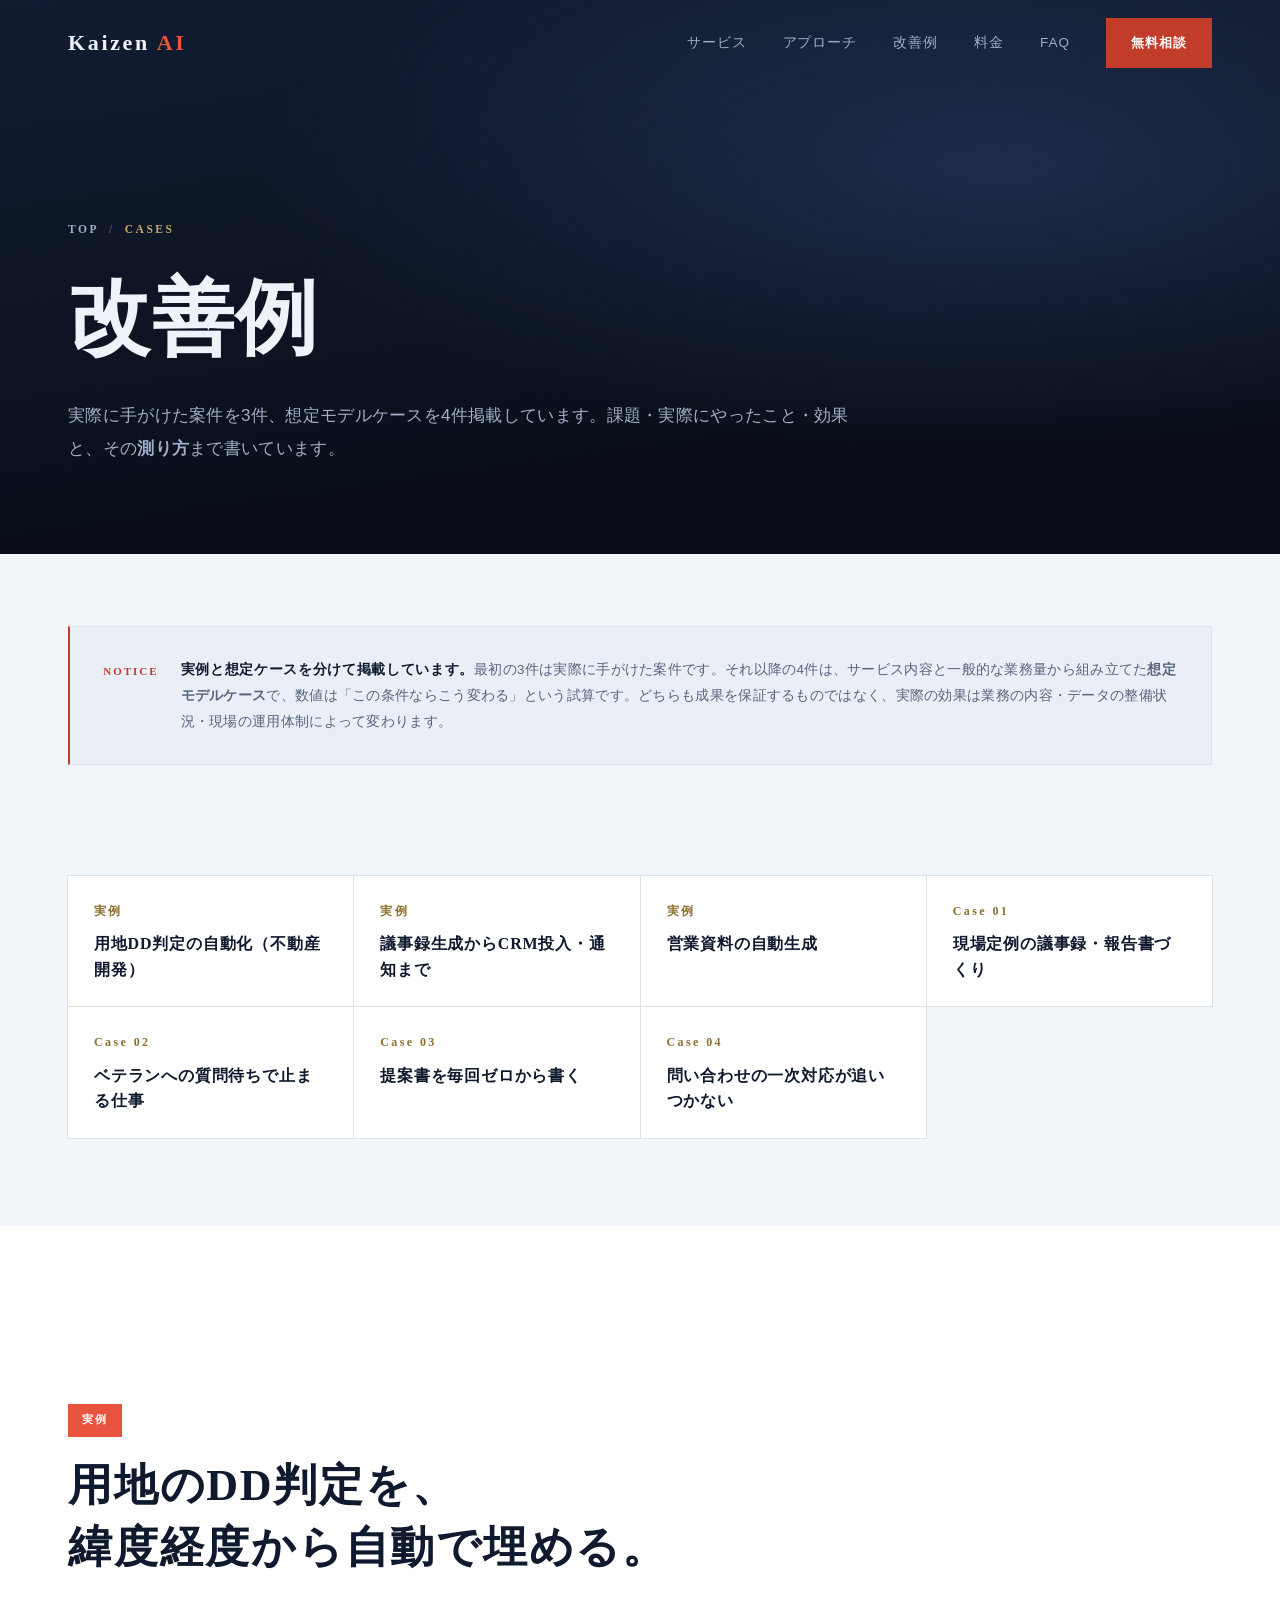
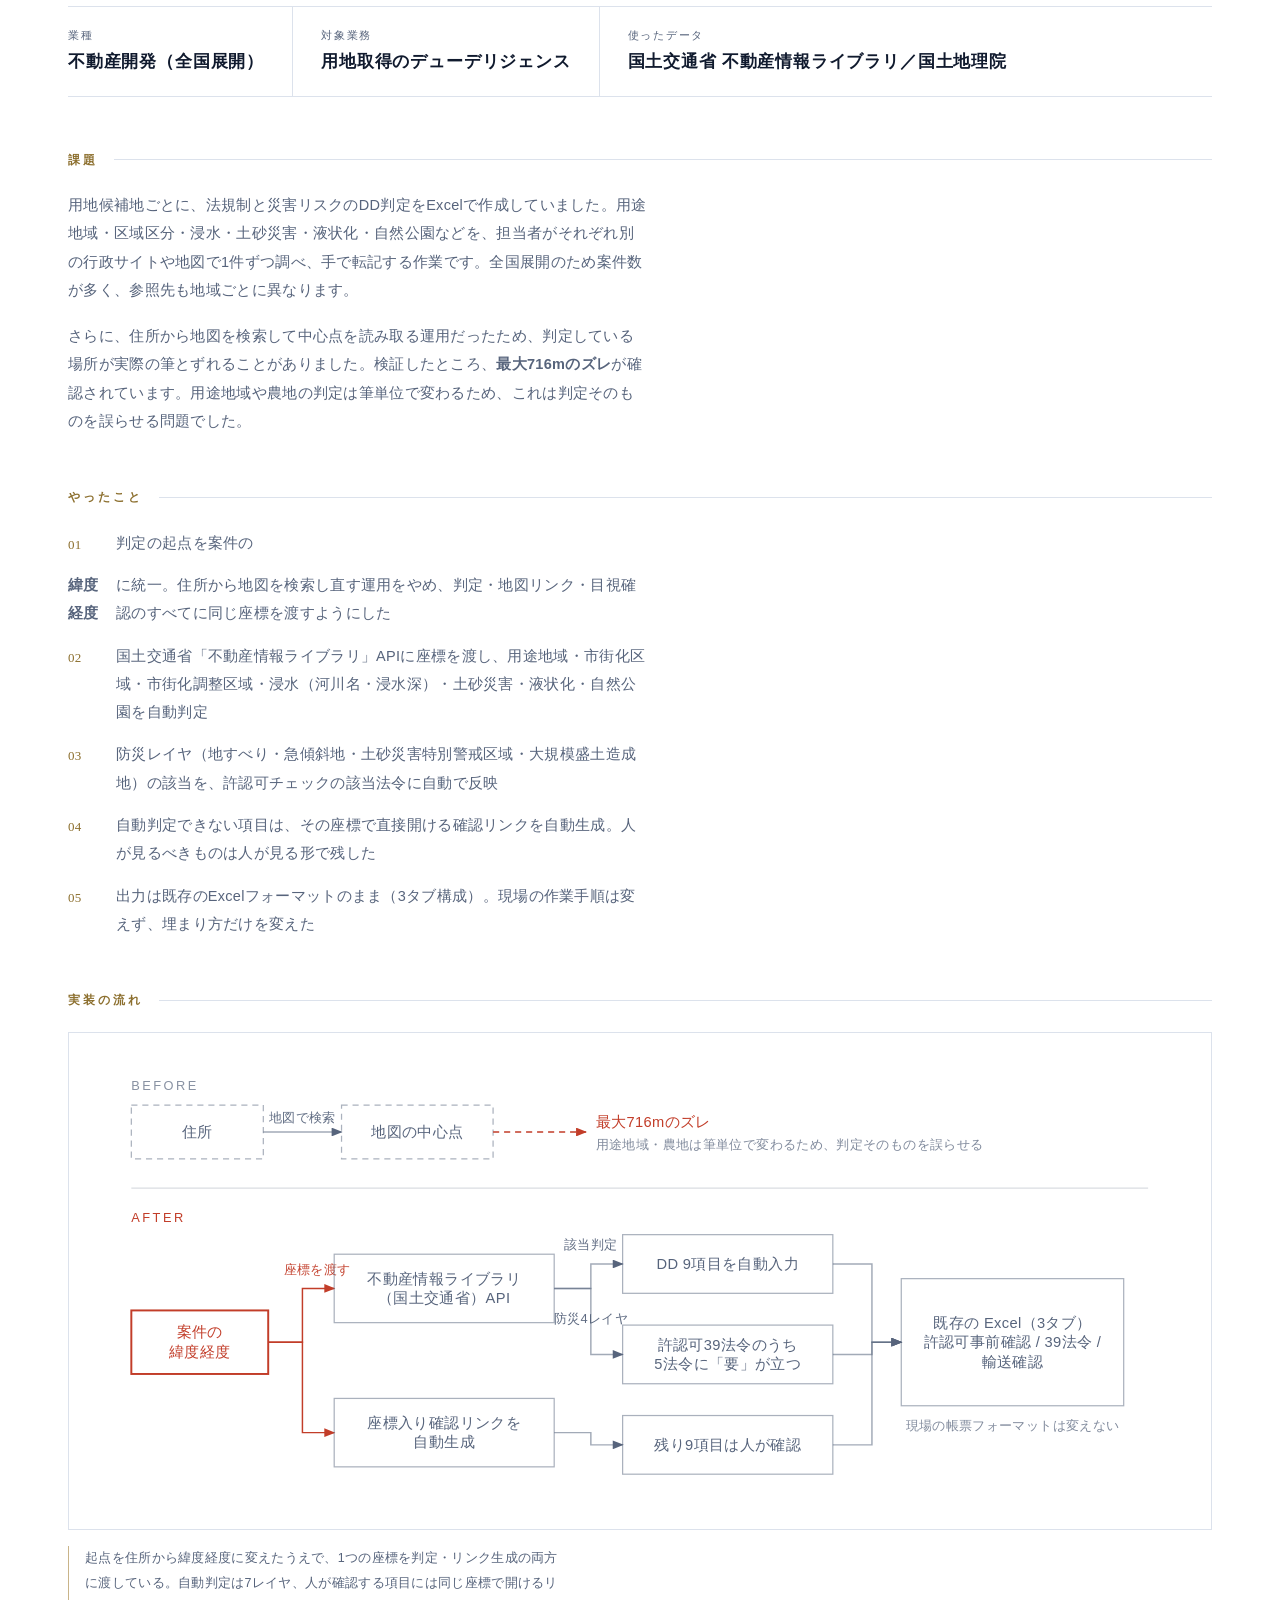
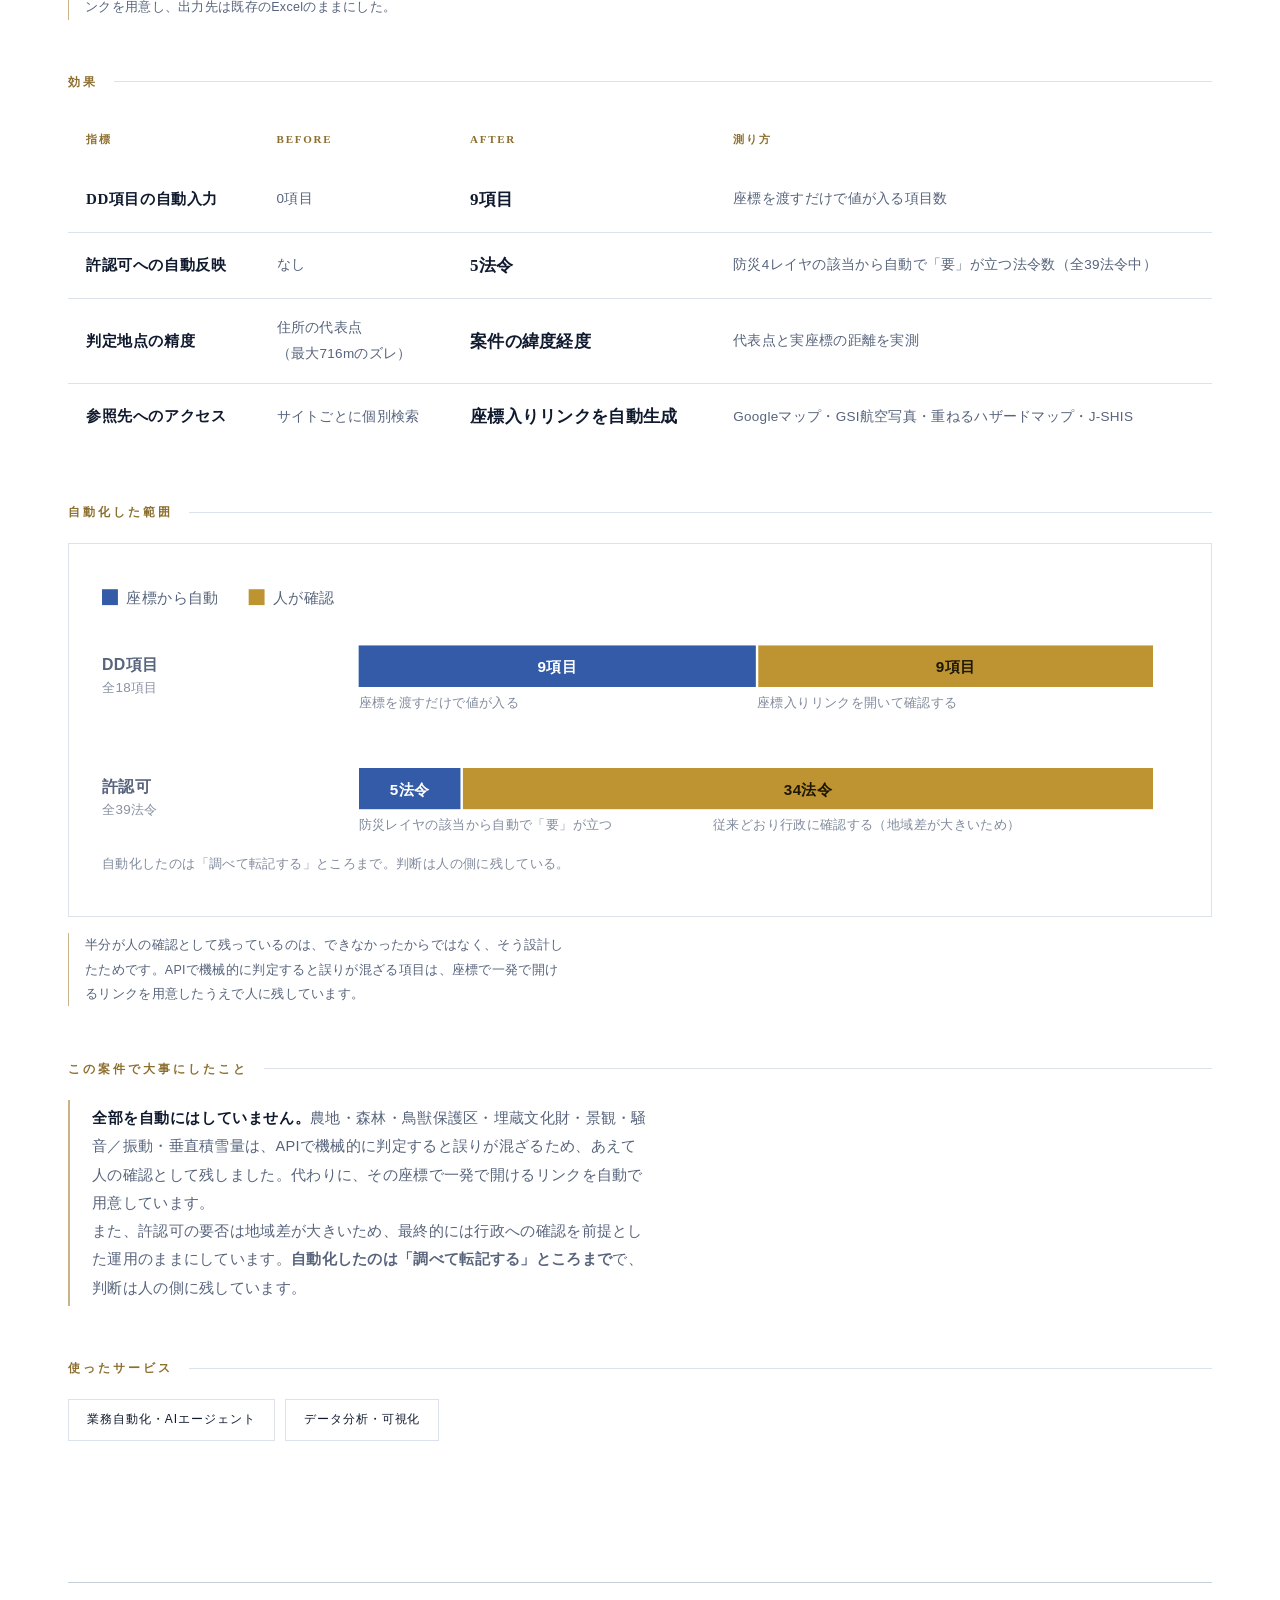
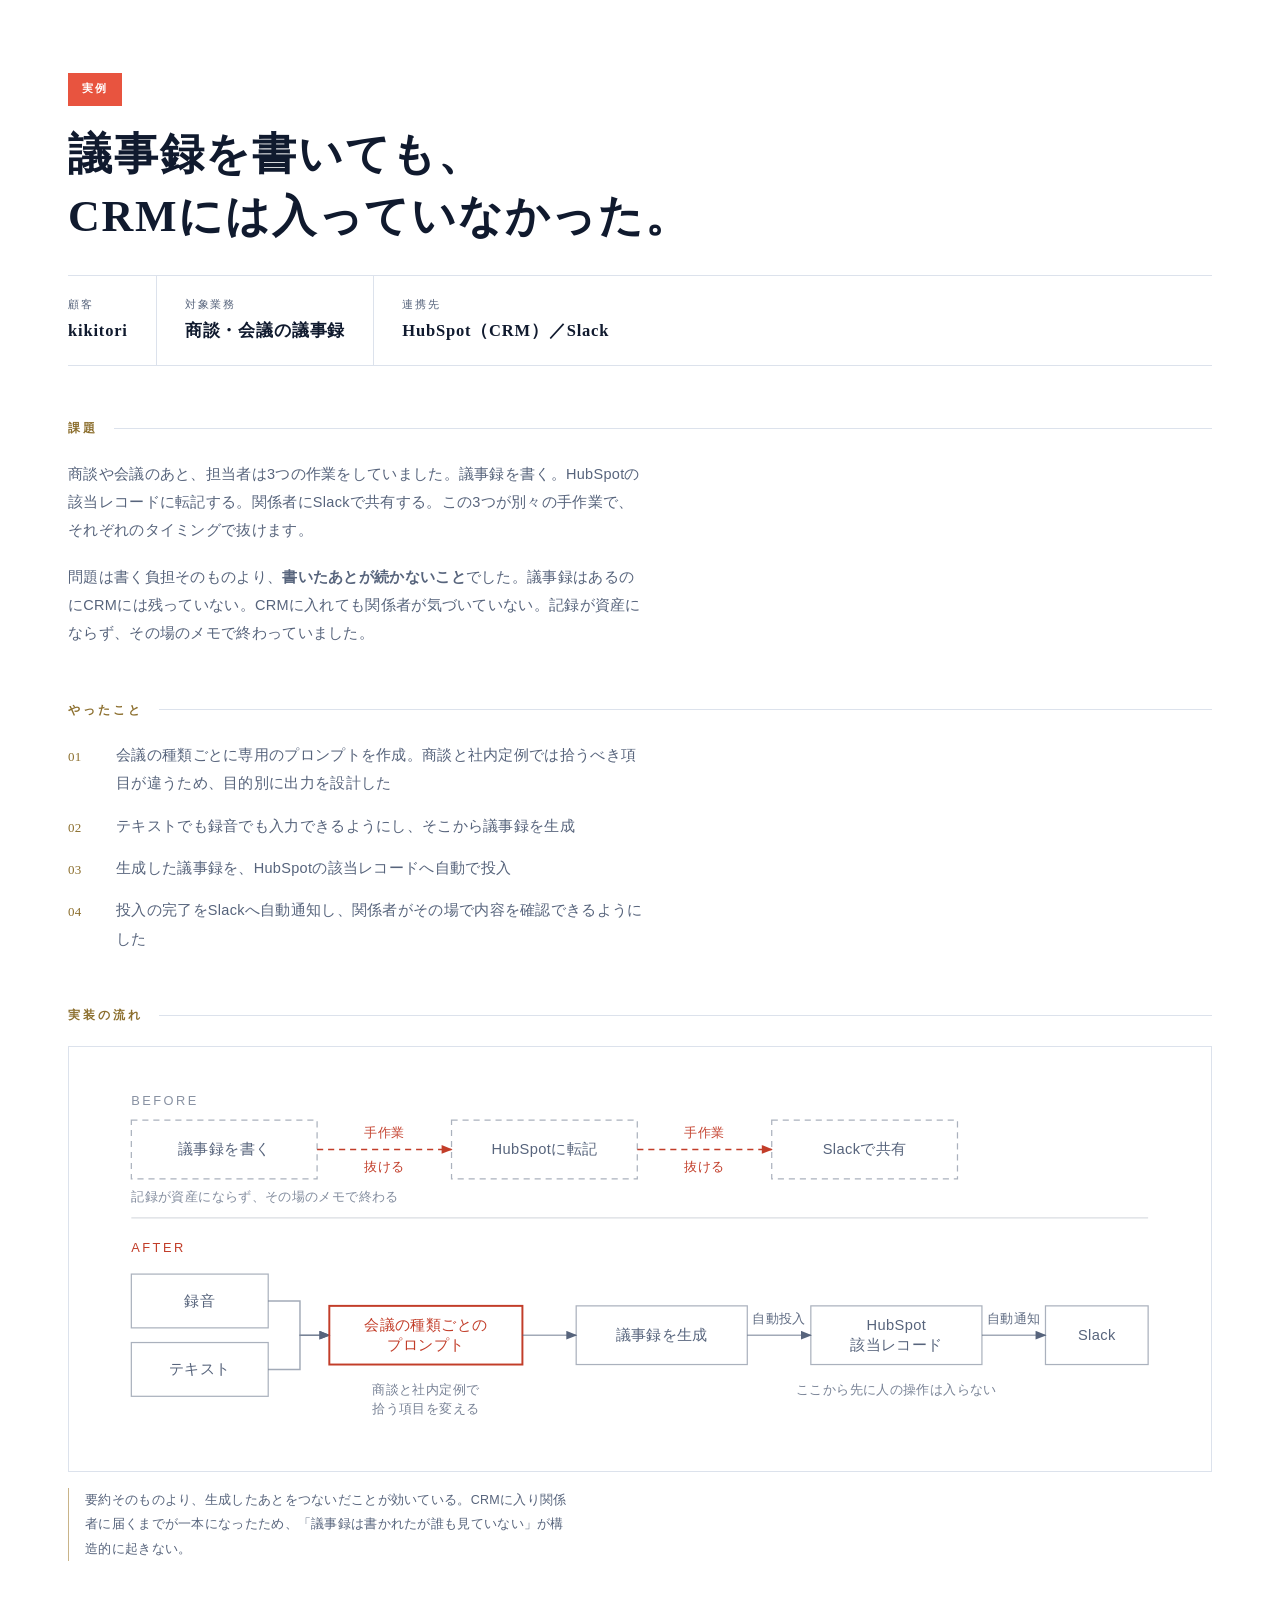
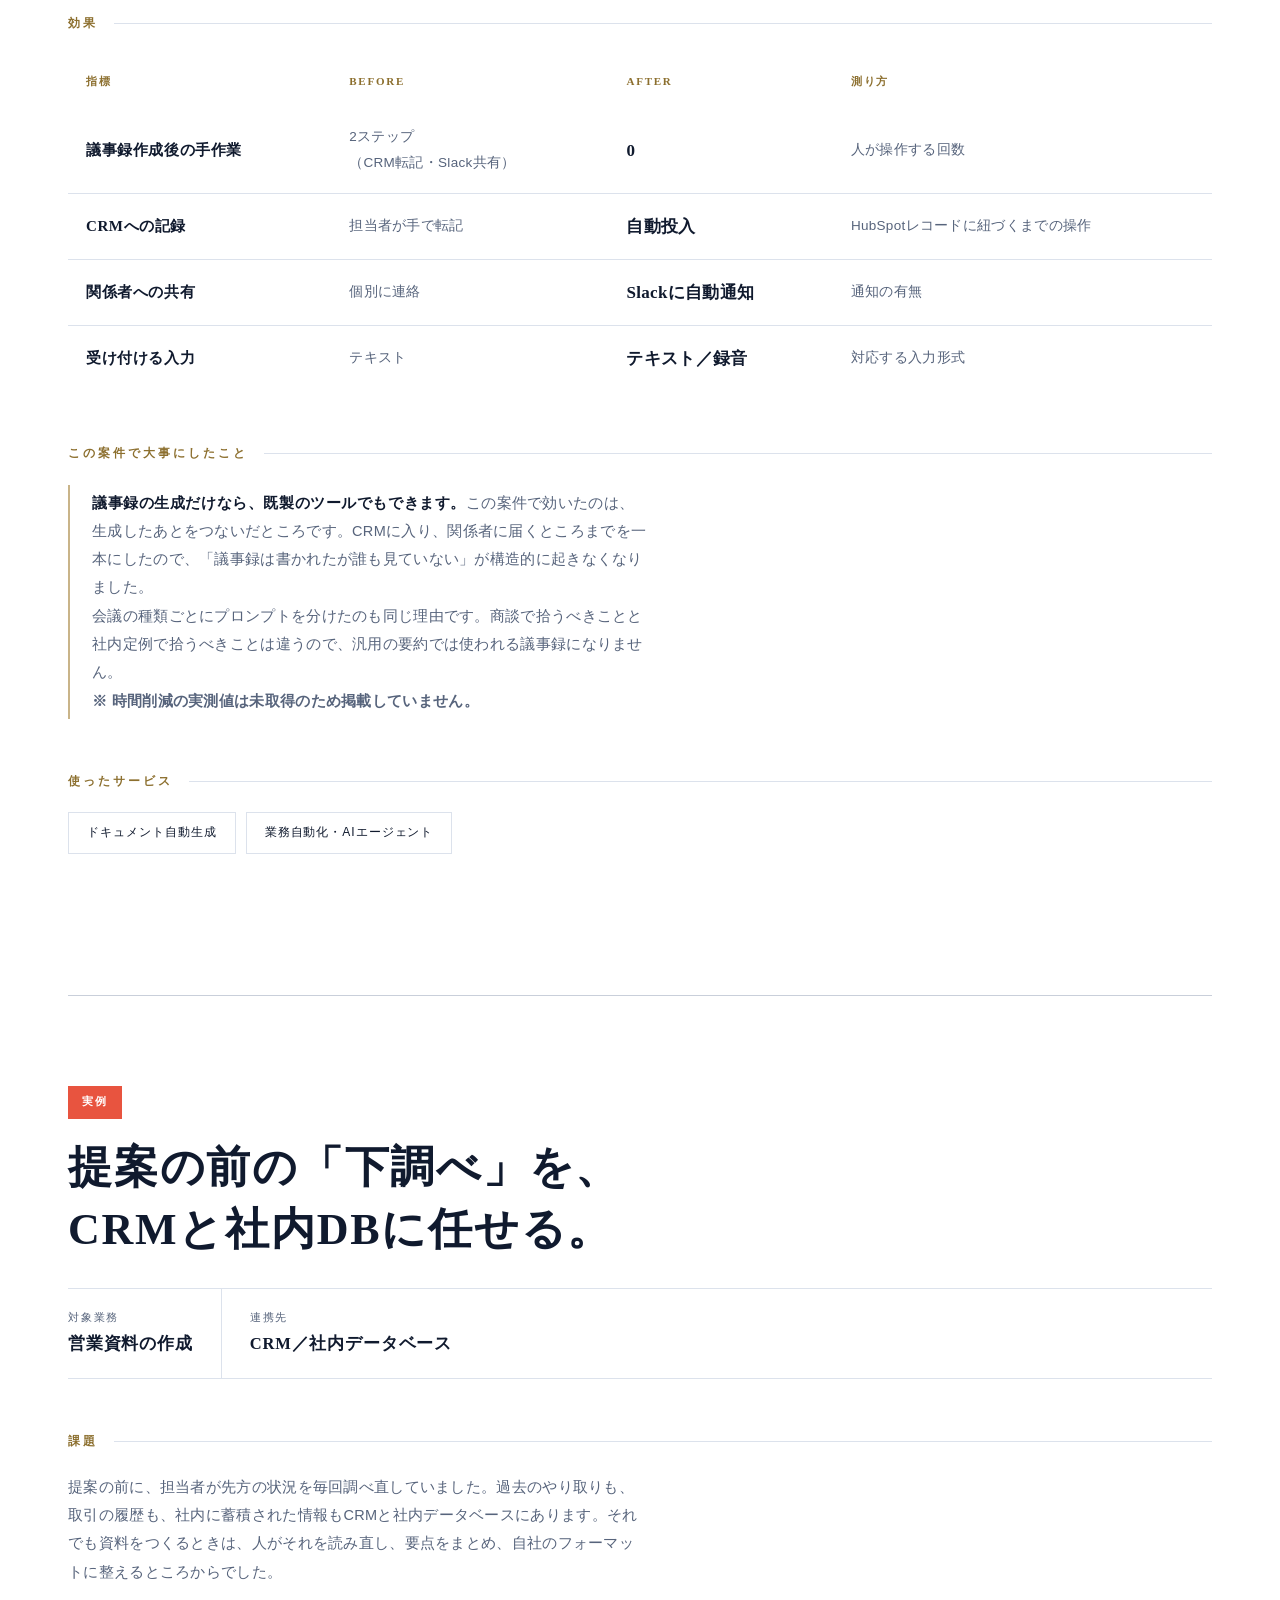
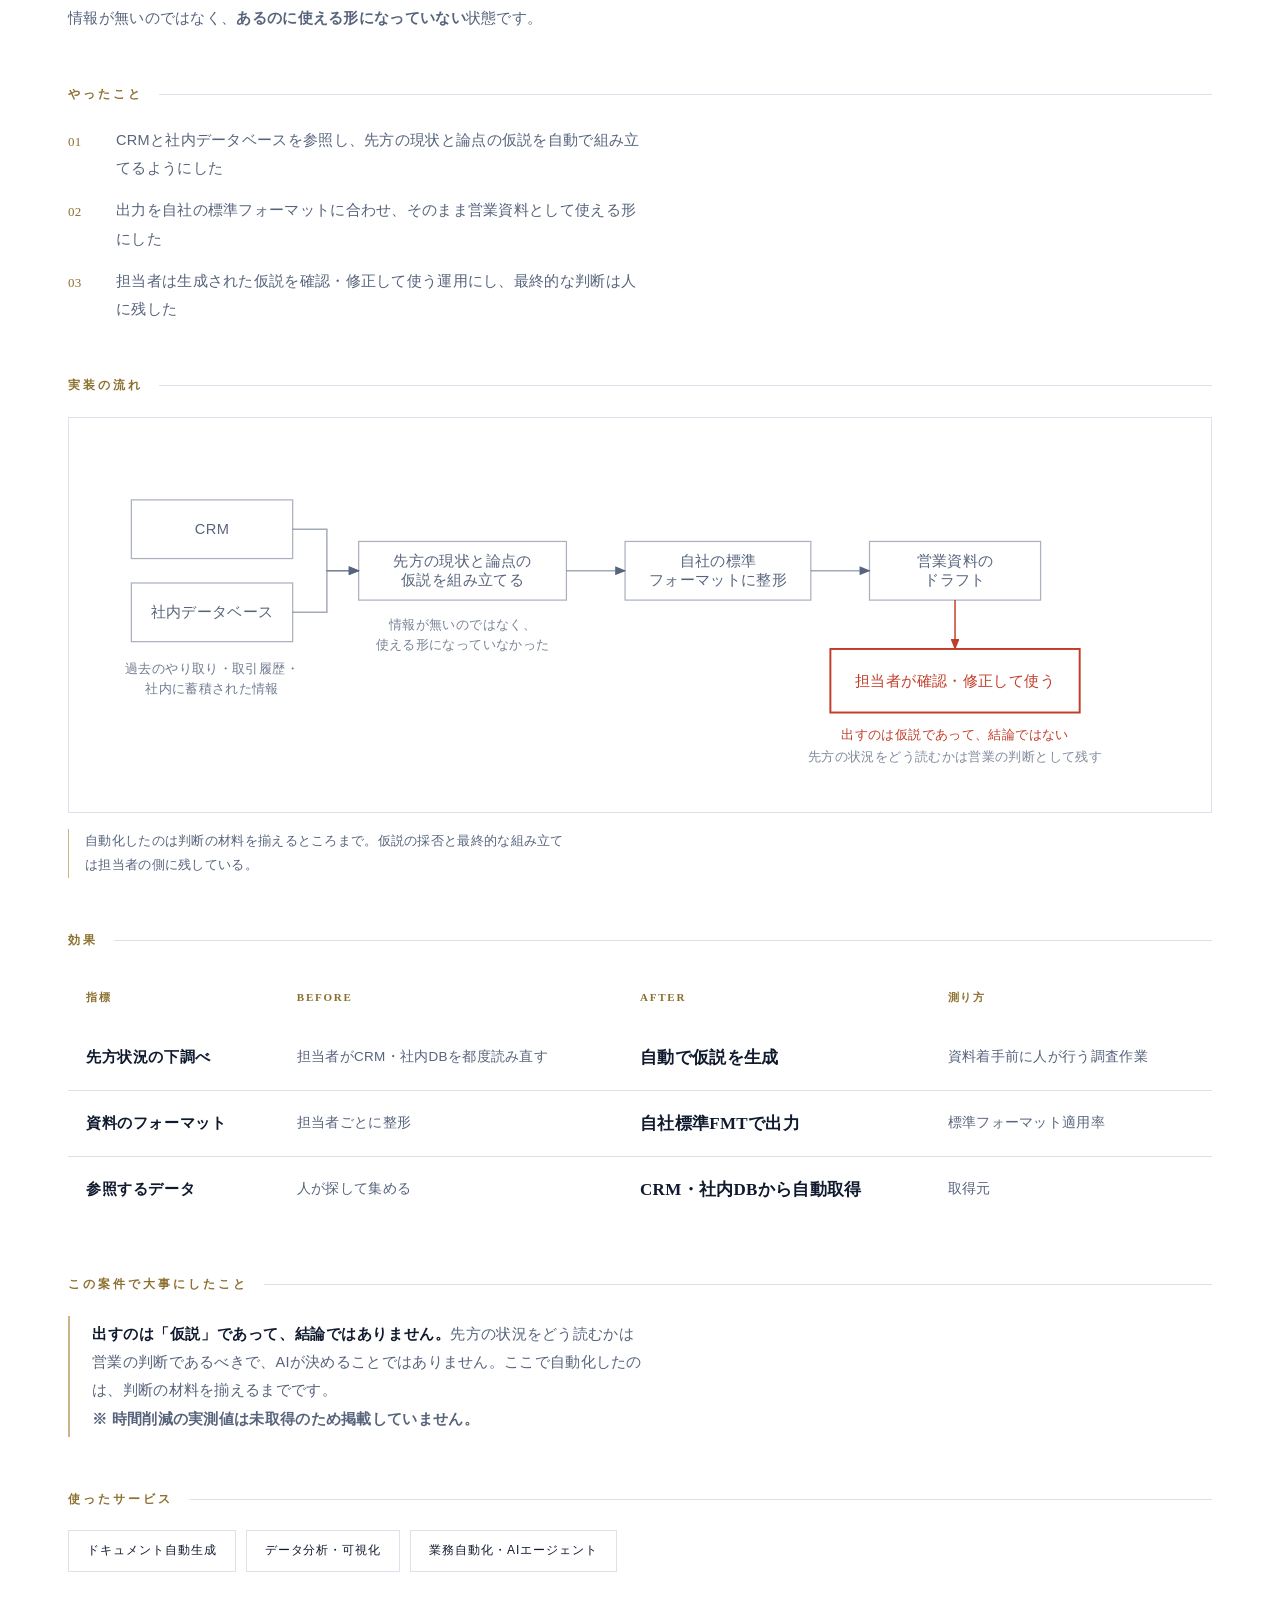
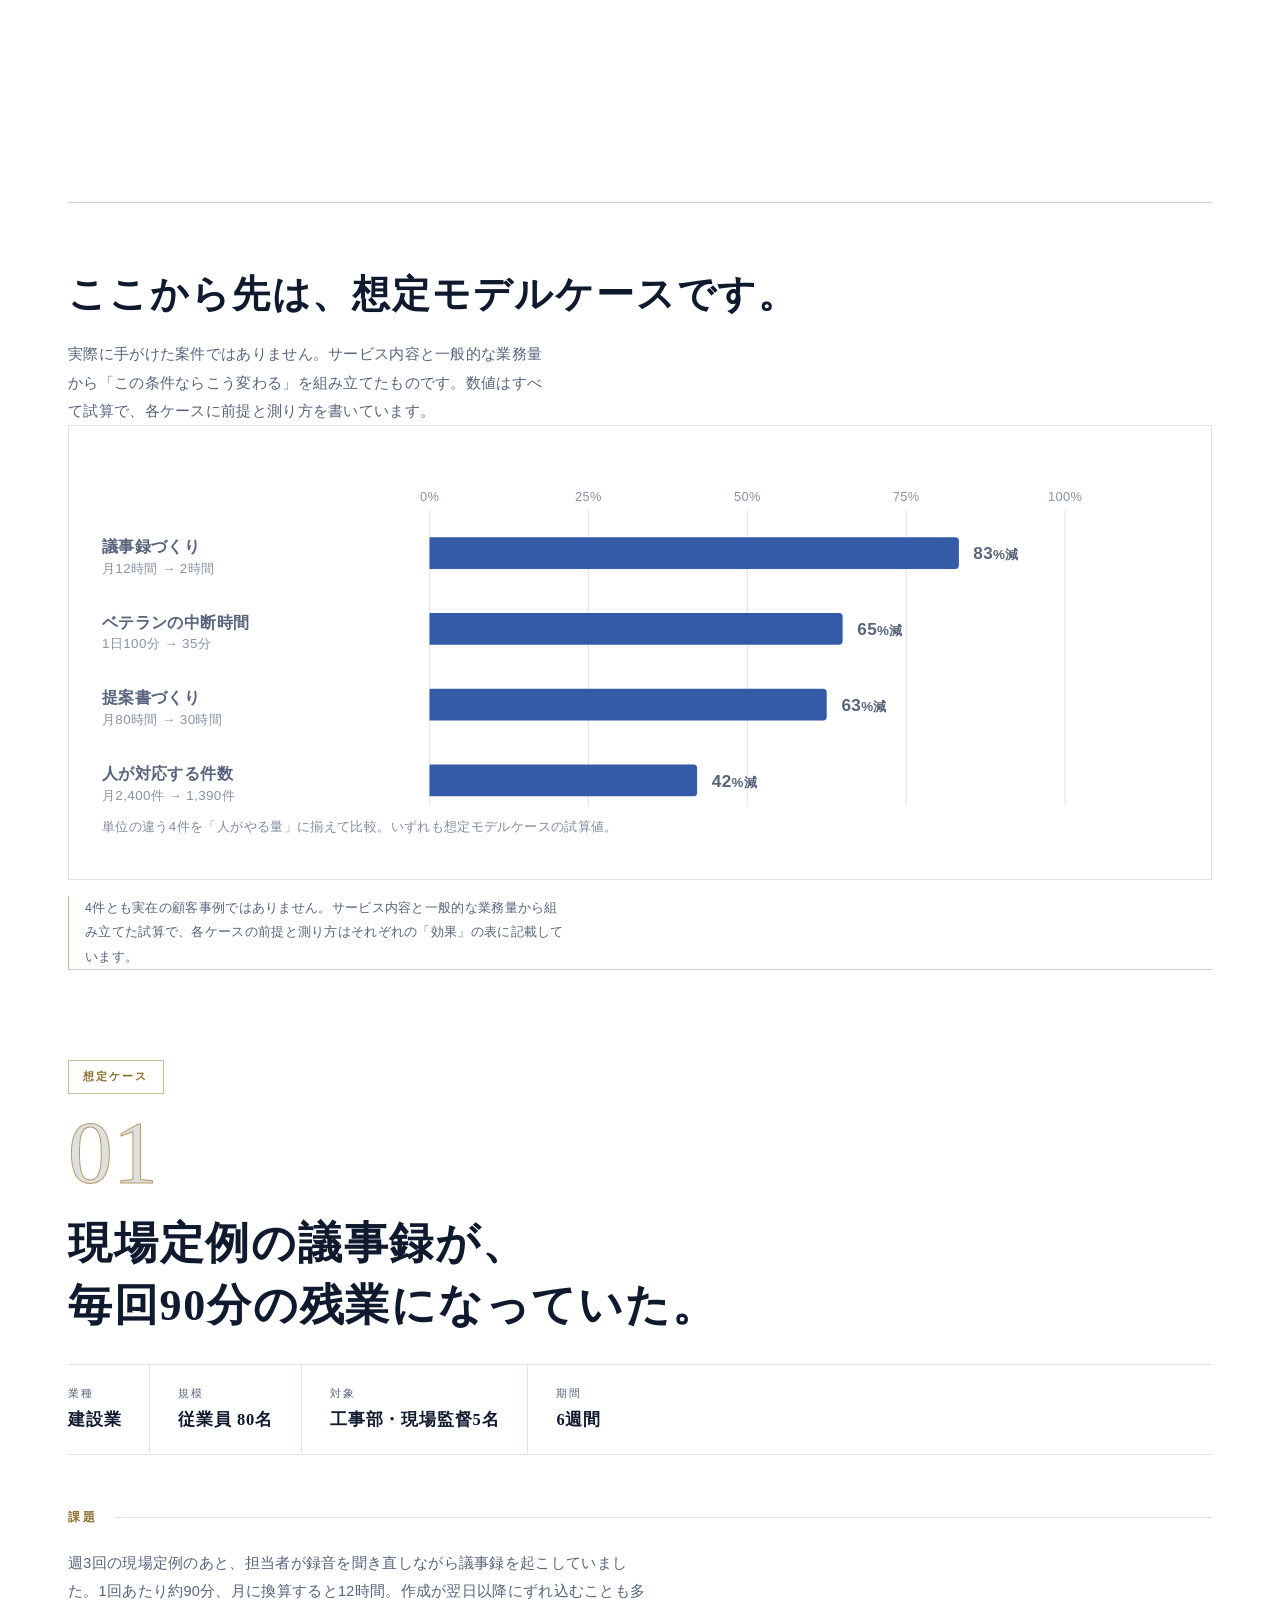
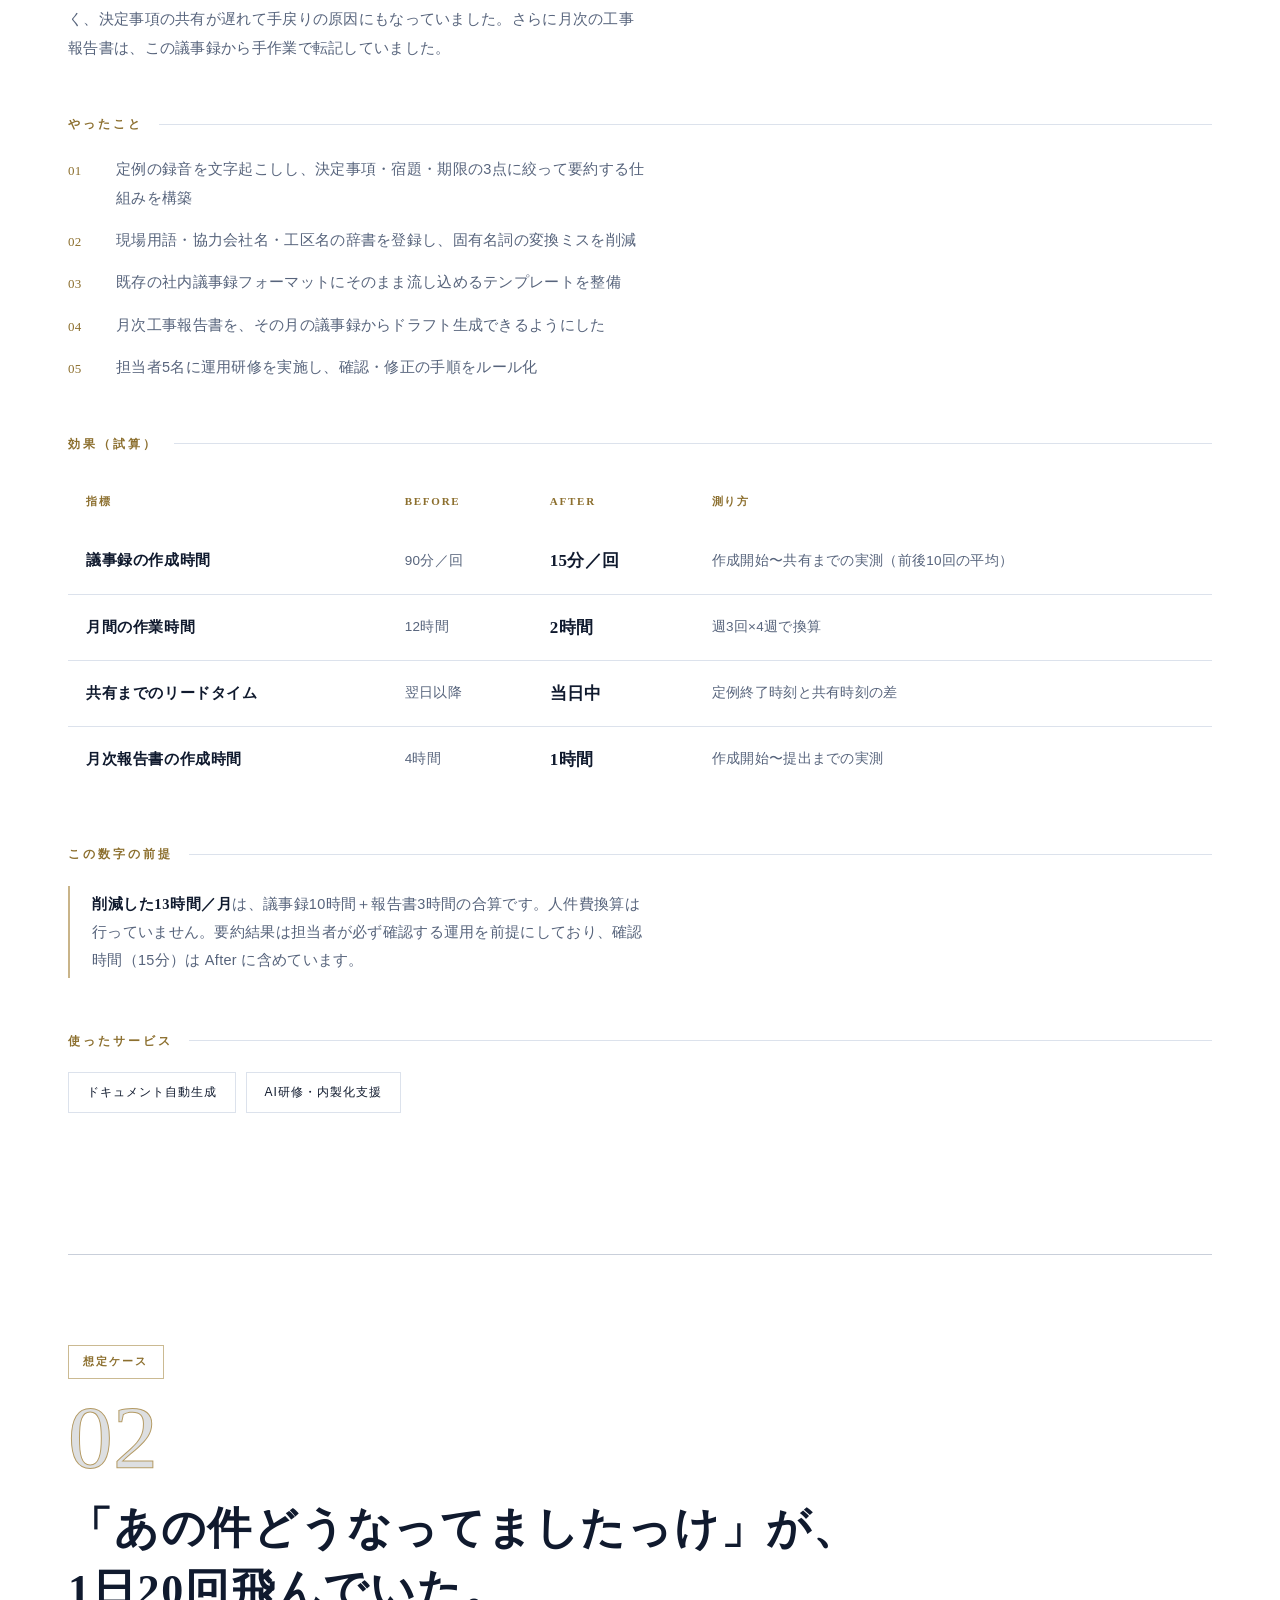
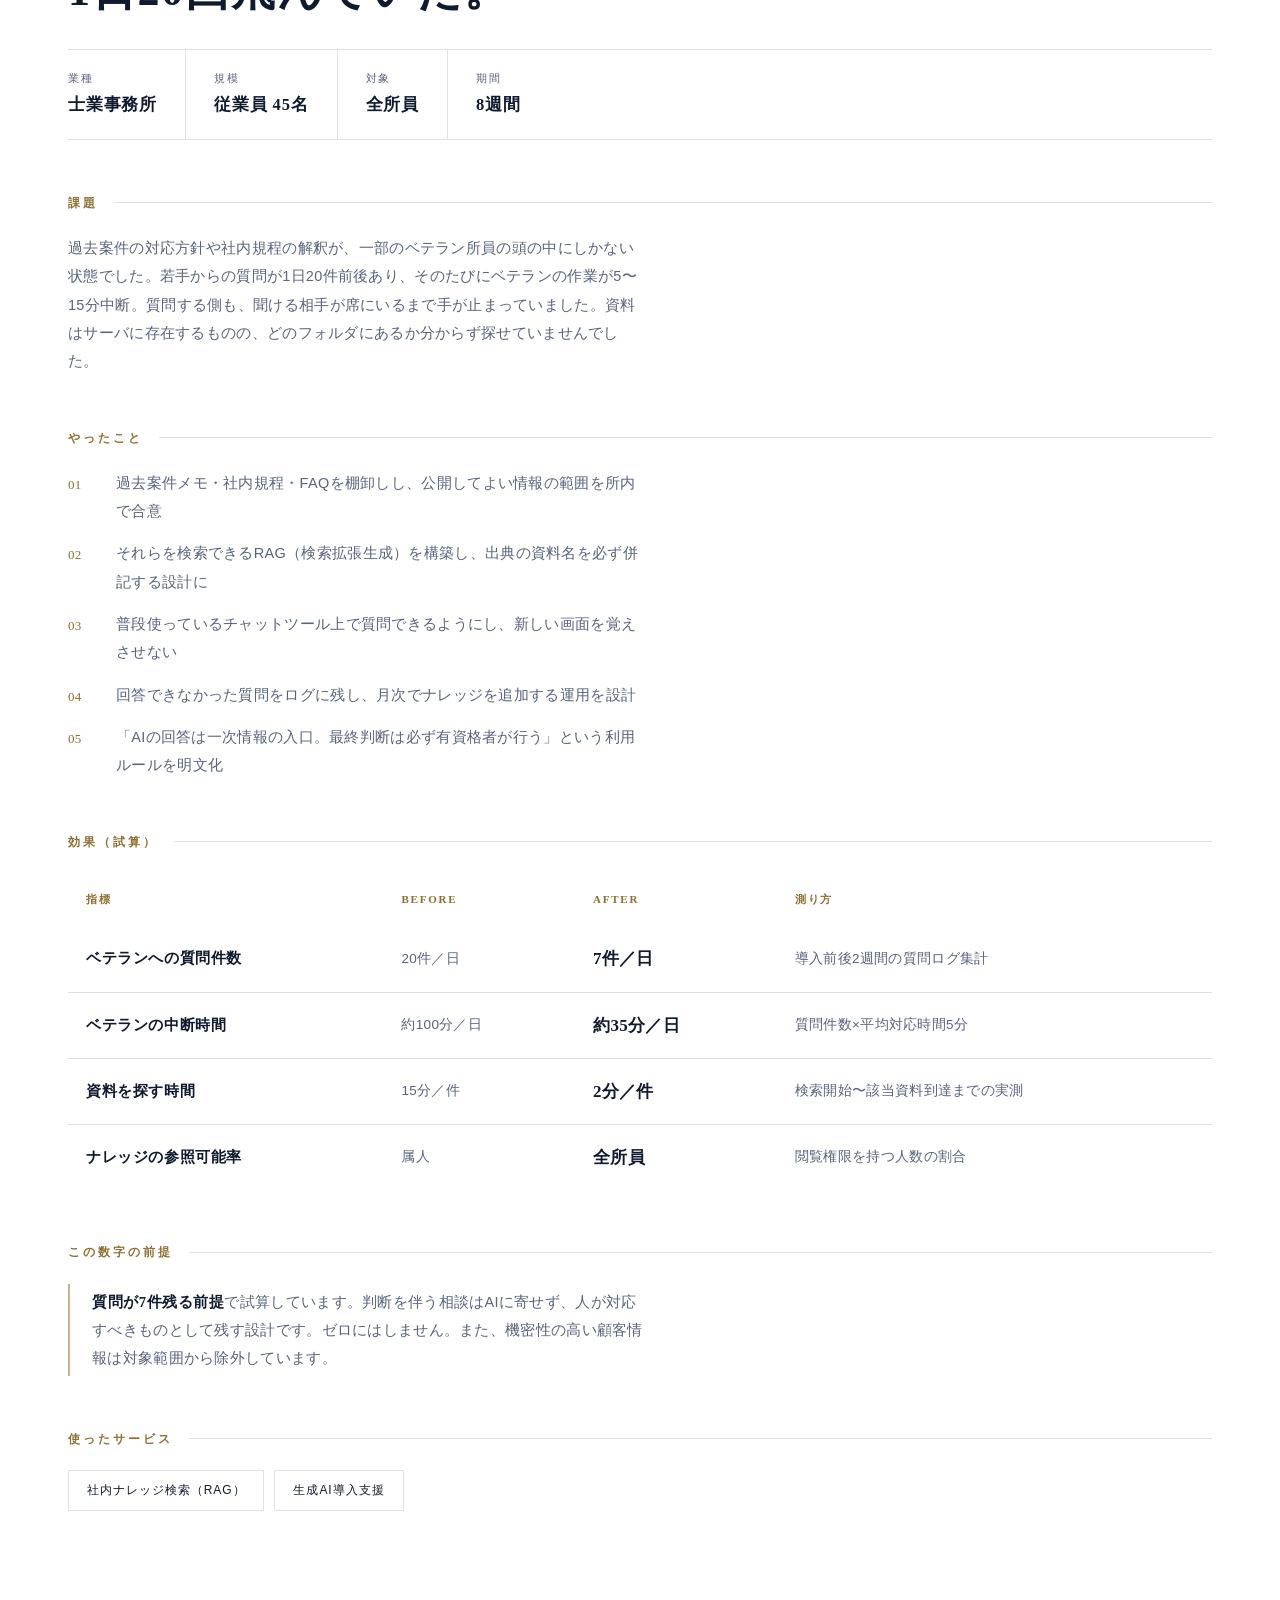
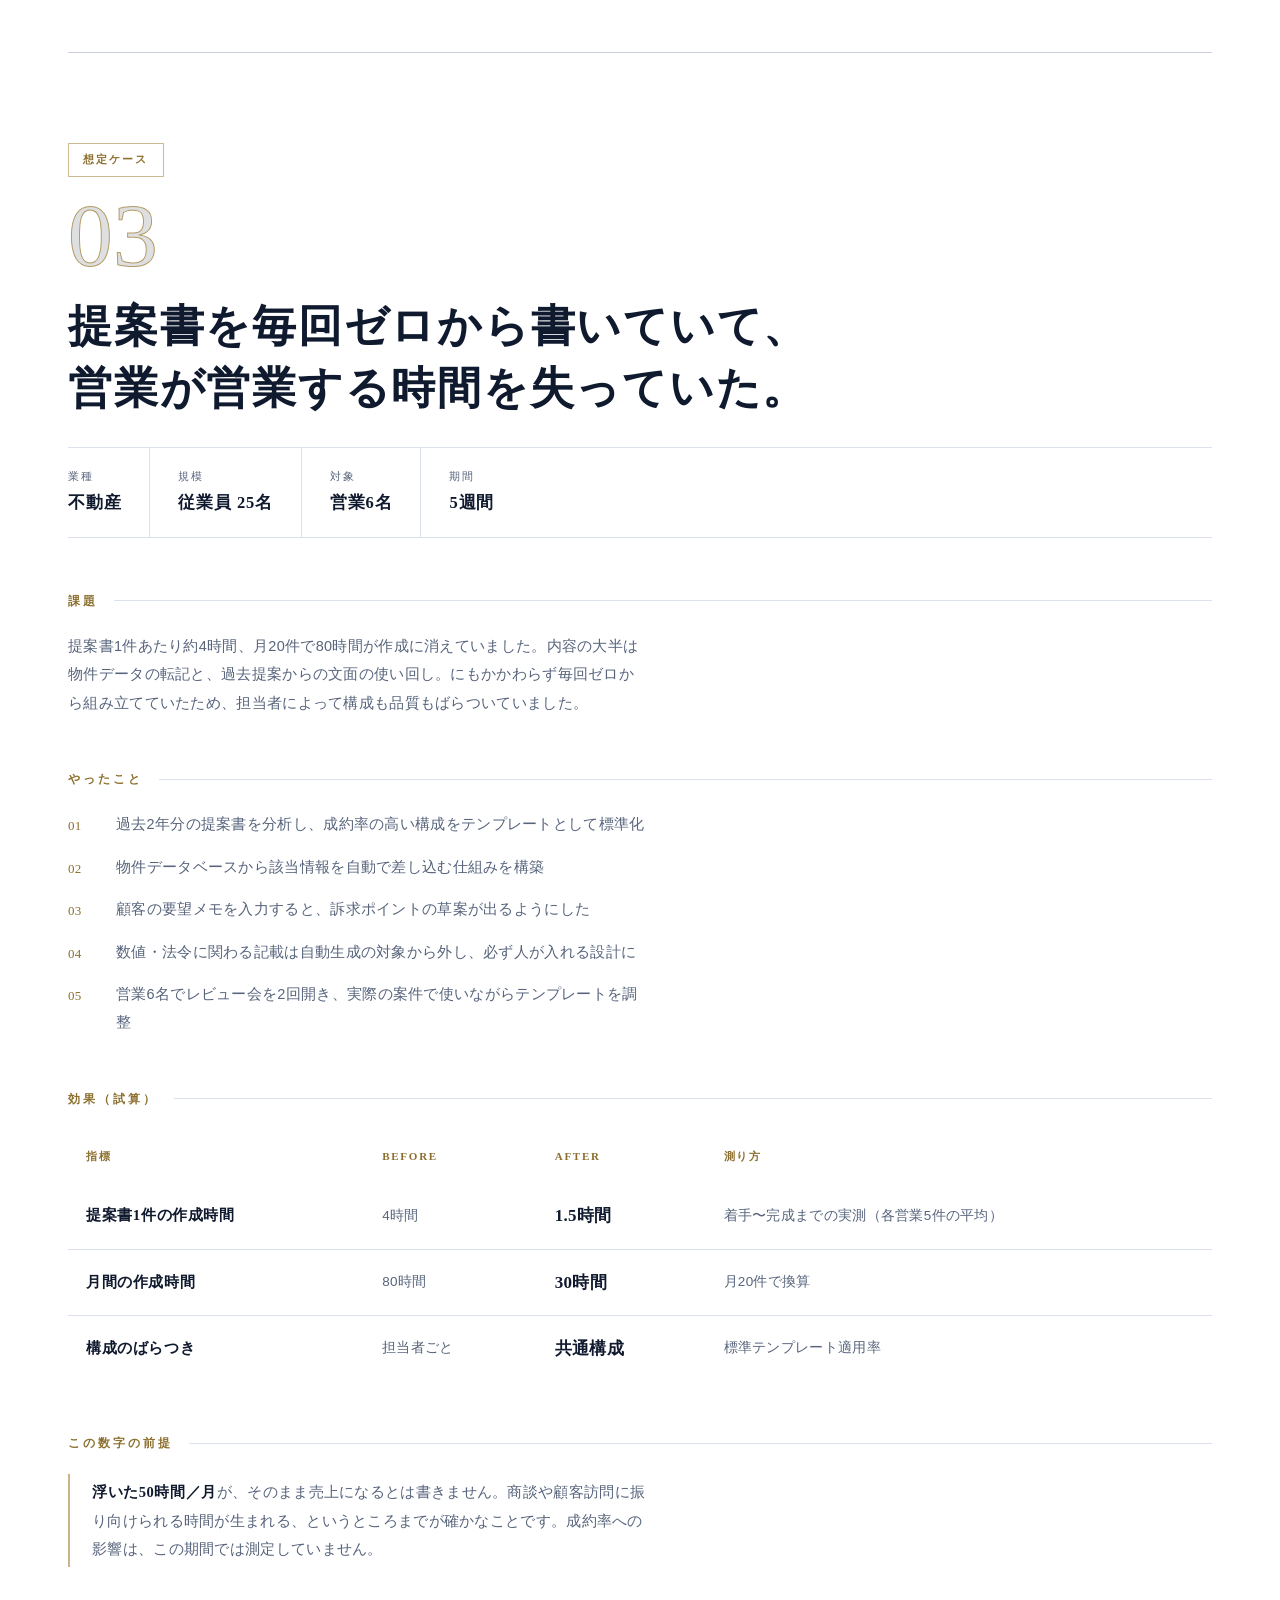
==== commit e0edce73: "Webサイト: 改善例にグラフを2点追加 インラインSVGで作成。ライブラリ・外部画像は使っていない。  - #case-dd「自動化した範囲」: DD項目18項目のうち9項目、許認可39法令の   " ====
--- a/website/cases.html
+++ b/website/cases.html
@@ -194,6 +194,41 @@
       </div>
 
       <div class="case-block">
+        <h3>自動化した範囲</h3>
+        <figure class="case-fig">
+          <div class="fig-wrap">
+            <svg viewBox="0 0 880 250" role="img" aria-label="DD項目は全18項目のうち9項目が座標から自動で入り、残る9項目は人が確認する。許認可は全39法令のうち5法令が防災レイヤの該当から自動で「要」となり、残る34法令は従来どおり行政に確認する、という内訳を示した横棒グラフ">
+              <rect x="0" y="10" width="13" height="13" fill="#345BA8"/>
+              <text x="20" y="21" font-size="12" fill="currentColor">座標から自動</text>
+              <rect x="120" y="10" width="13" height="13" fill="#BE9433"/>
+              <text x="140" y="21" font-size="12" fill="currentColor">人が確認</text>
+        
+              <text x="0" y="76" font-size="13" font-weight="700" fill="currentColor">DD項目</text>
+              <text x="0" y="94" font-size="11" fill="currentColor" opacity=".7">全18項目</text>
+              <rect x="210.0" y="56" width="325.0" height="34" fill="#345BA8"/>
+              <text x="372.5" y="78" text-anchor="middle" font-size="12.5" font-weight="700" fill="#fff">9項目</text>
+              <rect x="537.0" y="56" width="323.0" height="34" fill="#BE9433"/>
+              <text x="698.5" y="78" text-anchor="middle" font-size="12.5" font-weight="700" fill="#1E1704">9項目</text>
+              <text x="210" y="106" font-size="11" fill="currentColor" opacity=".75">座標を渡すだけで値が入る</text>
+              <text x="536" y="106" font-size="11" fill="currentColor" opacity=".75">座標入りリンクを開いて確認する</text>
+        
+              <text x="0" y="176" font-size="13" font-weight="700" fill="currentColor">許認可</text>
+              <text x="0" y="194" font-size="11" fill="currentColor" opacity=".7">全39法令</text>
+              <rect x="210.0" y="156" width="83.3" height="34" fill="#345BA8"/>
+              <text x="251.7" y="178" text-anchor="middle" font-size="12.5" font-weight="700" fill="#fff">5法令</text>
+              <rect x="295.3" y="156" width="564.7" height="34" fill="#BE9433"/>
+              <text x="577.7" y="178" text-anchor="middle" font-size="12.5" font-weight="700" fill="#1E1704">34法令</text>
+              <text x="210" y="206" font-size="11" fill="currentColor" opacity=".75">防災レイヤの該当から自動で「要」が立つ</text>
+              <text x="500" y="206" font-size="11" fill="currentColor" opacity=".75">従来どおり行政に確認する（地域差が大きいため）</text>
+        
+              <text x="0" y="238" font-size="11" fill="currentColor" opacity=".75">自動化したのは「調べて転記する」ところまで。判断は人の側に残している。</text>
+            </svg>
+          </div>
+          <figcaption>半分が人の確認として残っているのは、できなかったからではなく、そう設計したためです。APIで機械的に判定すると誤りが混ざる項目は、座標で一発で開けるリンクを用意したうえで人に残しています。</figcaption>
+        </figure>
+      </div>
+
+      <div class="case-block">
         <h3>この案件で大事にしたこと</h3>
         <p class="case-basis"><b>全部を自動にはしていません。</b>農地・森林・鳥獣保護区・埋蔵文化財・景観・騒音／振動・垂直積雪量は、APIで機械的に判定すると誤りが混ざるため、あえて人の確認として残しました。代わりに、その座標で一発で開けるリンクを自動で用意しています。<br>また、許認可の要否は地域差が大きいため、最終的には行政への確認を前提とした運用のままにしています。<strong>自動化したのは「調べて転記する」ところまで</strong>で、判断は人の側に残しています。</p>
       </div>
@@ -424,6 +459,36 @@
       <p>実際に手がけた案件ではありません。サービス内容と一般的な業務量から「この条件ならこう変わる」を組み立てたものです。数値はすべて試算で、各ケースに前提と測り方を書いています。</p>
     </div>
 
+    <figure class="case-fig">
+      <div class="fig-wrap">
+        <svg viewBox="0 0 880 316" role="img" aria-label="想定モデルケース4件を、人がやる量の削減率で比較した横棒グラフ。議事録づくり83%減、ベテランの中断時間65%減、提案書づくり63%減、人が対応する件数42%減。いずれも試算">
+          <line x1="268.0" y1="42" x2="268.0" y2="284" stroke="currentColor" stroke-opacity=".16"/><text x="268.0" y="34" text-anchor="middle" font-size="10.5" fill="currentColor" opacity=".7">0%</text>
+          <line x1="398.0" y1="42" x2="398.0" y2="284" stroke="currentColor" stroke-opacity=".16"/><text x="398.0" y="34" text-anchor="middle" font-size="10.5" fill="currentColor" opacity=".7">25%</text>
+          <line x1="528.0" y1="42" x2="528.0" y2="284" stroke="currentColor" stroke-opacity=".16"/><text x="528.0" y="34" text-anchor="middle" font-size="10.5" fill="currentColor" opacity=".7">50%</text>
+          <line x1="658.0" y1="42" x2="658.0" y2="284" stroke="currentColor" stroke-opacity=".16"/><text x="658.0" y="34" text-anchor="middle" font-size="10.5" fill="currentColor" opacity=".7">75%</text>
+          <line x1="788.0" y1="42" x2="788.0" y2="284" stroke="currentColor" stroke-opacity=".16"/><text x="788.0" y="34" text-anchor="middle" font-size="10.5" fill="currentColor" opacity=".7">100%</text>
+          <text x="0" y="76" font-size="13" font-weight="700" fill="currentColor">議事録づくり</text>
+          <text x="0" y="93" font-size="11" fill="currentColor" opacity=".7">月12時間 → 2時間</text>
+          <path d="M268,64 H698.1600000000001 A3,3 0 0 1 701.1600000000001,67 V87 A3,3 0 0 1 698.1600000000001,90 H268 Z" fill="#345BA8"><title>議事録づくり：83%削減（月12時間 → 2時間）</title></path>
+          <text x="713" y="82" font-size="14" font-weight="700" fill="currentColor">83<tspan font-size="11">%減</tspan></text>
+          <text x="0" y="138" font-size="13" font-weight="700" fill="currentColor">ベテランの中断時間</text>
+          <text x="0" y="155" font-size="11" fill="currentColor" opacity=".7">1日100分 → 35分</text>
+          <path d="M268,126 H603.0 A3,3 0 0 1 606.0,129 V149 A3,3 0 0 1 603.0,152 H268 Z" fill="#345BA8"><title>ベテランの中断時間：65%削減（1日100分 → 35分）</title></path>
+          <text x="618" y="144" font-size="14" font-weight="700" fill="currentColor">65<tspan font-size="11">%減</tspan></text>
+          <text x="0" y="200" font-size="13" font-weight="700" fill="currentColor">提案書づくり</text>
+          <text x="0" y="217" font-size="11" fill="currentColor" opacity=".7">月80時間 → 30時間</text>
+          <path d="M268,188 H590.0 A3,3 0 0 1 593.0,191 V211 A3,3 0 0 1 590.0,214 H268 Z" fill="#345BA8"><title>提案書づくり：63%削減（月80時間 → 30時間）</title></path>
+          <text x="605" y="206" font-size="14" font-weight="700" fill="currentColor">63<tspan font-size="11">%減</tspan></text>
+          <text x="0" y="262" font-size="13" font-weight="700" fill="currentColor">人が対応する件数</text>
+          <text x="0" y="279" font-size="11" fill="currentColor" opacity=".7">月2,400件 → 1,390件</text>
+          <path d="M268,250 H483.91999999999996 A3,3 0 0 1 486.91999999999996,253 V273 A3,3 0 0 1 483.91999999999996,276 H268 Z" fill="#345BA8"><title>人が対応する件数：42%削減（月2,400件 → 1,390件）</title></path>
+          <text x="499" y="268" font-size="14" font-weight="700" fill="currentColor">42<tspan font-size="11">%減</tspan></text>
+          <text x="0" y="304" font-size="11" fill="currentColor" opacity=".75">単位の違う4件を「人がやる量」に揃えて比較。いずれも想定モデルケースの試算値。</text>
+        </svg>
+      </div>
+      <figcaption>4件とも実在の顧客事例ではありません。サービス内容と一般的な業務量から組み立てた試算で、各ケースの前提と測り方はそれぞれの「効果」の表に記載しています。</figcaption>
+    </figure>
+
     <!-- ---------- CASE 01 ---------- -->
     <article class="case" id="case-01">
       <span class="case-badge model">想定ケース</span>
